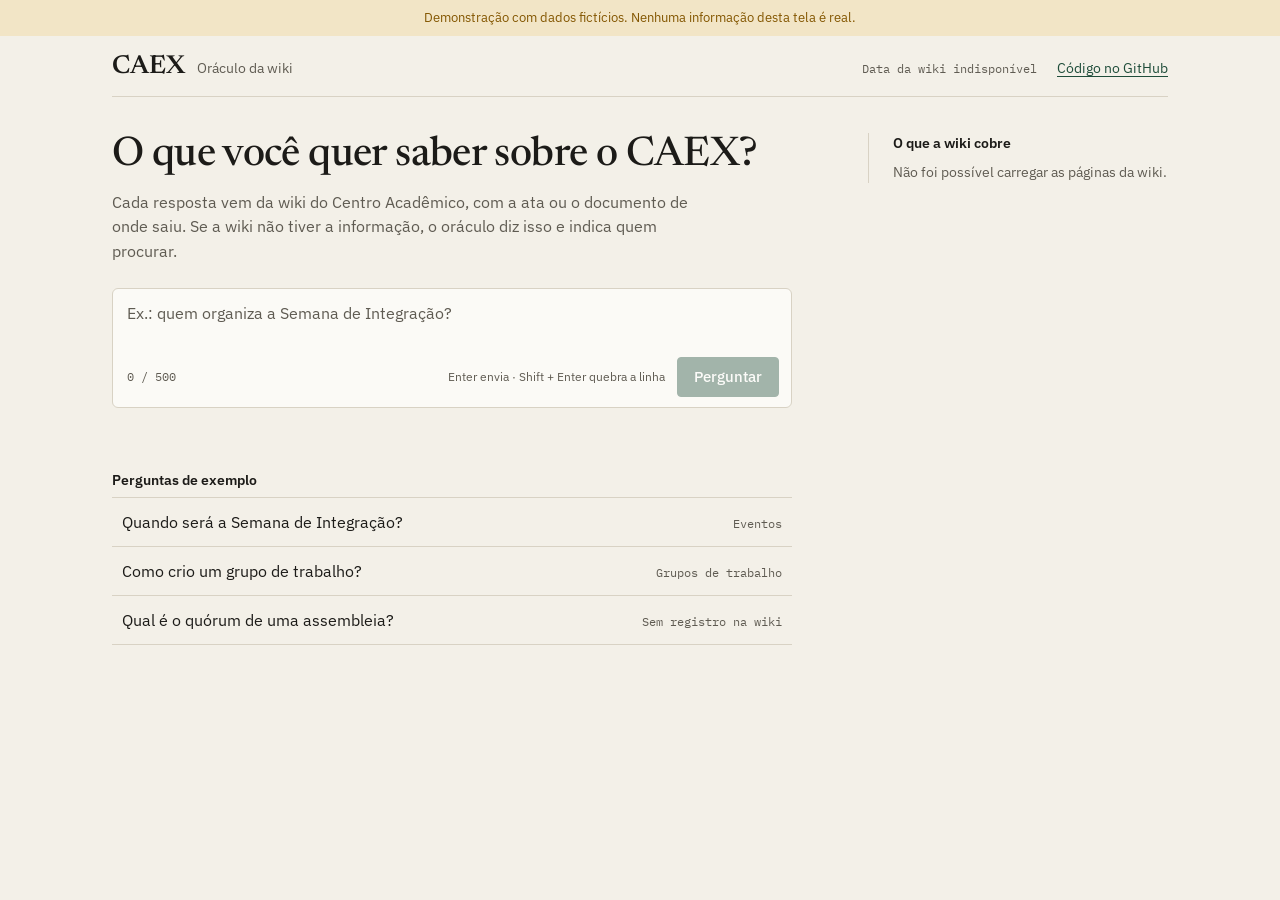
==== static/index.html @ 2fd746e9 "Melhora a interface do oráculo" ====
<!DOCTYPE html>
<html lang="pt-BR">
<head>
  <meta charset="utf-8">
  <meta name="viewport" content="width=device-width, initial-scale=1">
  <title>Oráculo da wiki · CAEX</title>
  <link rel="preconnect" href="https://fonts.googleapis.com">
  <link rel="preconnect" href="https://fonts.gstatic.com" crossorigin>
  <link href="https://fonts.googleapis.com/css2?family=IBM+Plex+Mono:wght@400;500&family=IBM+Plex+Sans:wght@400;500;600&family=Newsreader:opsz,wght@6..72,400;6..72,500;6..72,600&display=swap" rel="stylesheet">
  <style>
    /* ===== Tokens ===== */
    :root {
      --fundo: #F3F0E8;
      --superficie: #FBFAF6;
      --texto: #1C1B18;
      --texto-secundario: #5F5B52;
      --regra: #D8D2C4;
      --destaque: #1F4D3A;
      --destaque-suave: #E2EAE3;
      --rascunho: #835600;
      --rascunho-suave: #F2E5C6;
      --sobre-destaque: #FFFFFF;

      --serifa: "Newsreader", Georgia, serif;
      --sans: "IBM Plex Sans", "Segoe UI", Arial, sans-serif;
      --mono: "IBM Plex Mono", ui-monospace, "Cascadia Mono", monospace;

      --raio: 4px;
      --raio-campo: 6px;
    }

    /* ===== Base ===== */
    * { box-sizing: border-box; }

    body {
      margin: 0;
      background: var(--fundo);
      color: var(--texto);
      font-family: var(--sans);
      font-size: 16px;
      line-height: 1.5;
      font-variant-emoji: text;
    }

    ::selection { background: var(--destaque-suave); }

    a { color: var(--destaque); text-underline-offset: 3px; }

    :focus { outline: none; }
    :focus-visible { outline: 2px solid var(--destaque); outline-offset: 3px; }
    [tabindex="-1"]:focus-visible { outline: none; }

    .oculto {
      position: absolute;
      width: 1px;
      height: 1px;
      overflow: hidden;
      clip: rect(0 0 0 0);
      clip-path: inset(50%);
      white-space: nowrap;
    }

    h1, h2, p, ul, ol { margin: 0; }

    .mono { font-family: var(--mono); }

    /* ===== Faixa e cabeçalho ===== */
    .faixa {
      padding: 8px 20px;
      background: var(--rascunho-suave);
      color: var(--rascunho);
      text-align: center;
      font-size: 13px;
    }

    .moldura {
      max-width: 1120px;
      margin: 0 auto;
      padding: 0 32px 64px;
    }

    header {
      display: flex;
      justify-content: space-between;
      align-items: baseline;
      gap: 24px;
      padding: 18px 0 16px;
      margin-bottom: clamp(24px, 4vh, 40px);
      border-bottom: 1px solid var(--regra);
    }

    .marca { display: flex; align-items: baseline; gap: 12px; }

    .marca-nome {
      font-family: var(--serifa);
      font-size: 26px;
      font-weight: 600;
      line-height: 1;
    }

    .marca-sub { color: var(--texto-secundario); font-size: 14px; }

    .cabecalho-meta { display: flex; align-items: baseline; gap: 20px; font-size: 14px; }

    .data-wiki { font-family: var(--mono); font-size: 12px; color: var(--texto-secundario); }

    /* ===== Grade ===== */
    .corpo {
      display: grid;
      grid-template-columns: minmax(0, 680px) 300px;
      justify-content: space-between;
      column-gap: 60px;
      row-gap: 40px;
      align-items: start;
    }

    .principal { min-width: 0; }

    /* ===== Títulos e textos ===== */
    .titulo-inicio {
      font-family: var(--serifa);
      font-weight: 500;
      font-size: clamp(36px, 3.2vw, 48px);
      line-height: 1.1;
      letter-spacing: -0.015em;
    }

    .intro {
      max-width: 600px;
      margin-top: 12px;
      color: var(--texto-secundario);
      font-size: 16px;
      line-height: 1.55;
    }

    .rotulo {
      color: var(--texto-secundario);
      font-size: 13px;
      font-weight: 500;
    }

    .secao-titulo { font-size: 14px; font-weight: 600; }

    .pergunta-titulo {
      margin-top: 4px;
      font-family: var(--serifa);
      font-size: clamp(22px, 2.2vw, 26px);
      font-weight: 400;
      line-height: 1.3;
    }

    .titulo-resultado {
      margin-top: 24px;
      font-family: var(--serifa);
      font-size: clamp(24px, 2.4vw, 28px);
      font-weight: 500;
      line-height: 1.3;
    }

    /* ===== Campo de pergunta ===== */
    .form-pergunta { margin-top: 24px; }

    .form-seguinte { margin-top: 40px; }

    .form-seguinte .rotulo-visivel {
      display: block;
      margin-bottom: 8px;
      font-family: var(--serifa);
      font-size: 22px;
      font-weight: 400;
    }

    .campo {
      background: var(--superficie);
      border: 1px solid var(--regra);
      border-radius: var(--raio-campo);
      padding: 12px 12px 10px 14px;
    }

    .campo:focus-within {
      border-color: var(--destaque);
      outline: 2px solid var(--destaque);
      outline-offset: 2px;
    }

    textarea {
      display: block;
      width: 100%;
      margin: 0;
      padding: 0;
      border: 0;
      resize: none;
      overflow-y: hidden;
      background: transparent;
      color: var(--texto);
      font: inherit;
      font-size: 16px;
      line-height: 24px;
    }

    textarea:focus, textarea:focus-visible { outline: none; }
    textarea::placeholder { color: var(--texto-secundario); opacity: 1; }

    .campo-rodape {
      display: flex;
      align-items: center;
      gap: 12px;
      margin-top: 8px;
    }

    .contador { font-family: var(--mono); font-size: 12px; color: var(--texto-secundario); }
    .contador.perto { color: var(--rascunho); }

    .dica { margin-left: auto; color: var(--texto-secundario); font-size: 12px; }

    .mensagem-campo { min-height: 20px; margin-top: 6px; font-size: 14px; }
    .mensagem-campo.limite { color: var(--rascunho); }

    /* ===== Botões ===== */
    button { font: inherit; cursor: pointer; }

    .botao-primario, .botao-secundario {
      min-height: 40px;
      padding: 8px 16px;
      border-radius: var(--raio);
      font-size: 15px;
      font-weight: 500;
    }

    .botao-primario {
      border: 1px solid var(--destaque);
      background: var(--destaque);
      color: var(--sobre-destaque);
    }

    .botao-secundario {
      border: 1px solid var(--texto-secundario);
      background: transparent;
      color: var(--texto);
    }

    .botao-secundario:hover:not(:disabled) { border-color: var(--destaque); color: var(--destaque); }

    .botao-primario:disabled, .botao-secundario:disabled { opacity: 0.4; cursor: not-allowed; }

    .botao-link {
      display: inline-flex;
      align-items: center;
      min-height: 32px;
      padding: 0;
      border: 0;
      background: none;
      color: var(--destaque);
      font-size: 15px;
      text-decoration: underline;
      text-underline-offset: 3px;
    }

    .botao-link:disabled { color: var(--texto-secundario); text-decoration: none; cursor: default; }

    /* ===== Perguntas de exemplo ===== */
    .exemplos { margin-top: clamp(24px, 4vh, 40px); }

    .lista-exemplos { list-style: none; padding: 0; margin-top: 6px; }

    .exemplo {
      display: flex;
      align-items: baseline;
      justify-content: space-between;
      gap: 16px;
      width: 100%;
      min-height: 48px;
      padding: 12px 10px;
      border: 0;
      border-bottom: 1px solid var(--regra);
      border-radius: 0;
      background: transparent;
      color: var(--texto);
      text-align: left;
      font-size: 16px;
    }

    .lista-exemplos li:first-child .exemplo { border-top: 1px solid var(--regra); }

    .exemplo-lado { flex: 0 0 auto; font-family: var(--mono); font-size: 12px; }
    .exemplo-meta { color: var(--texto-secundario); }
    .exemplo-acao { display: none; color: var(--destaque); font-family: var(--sans); font-size: 14px; font-weight: 500; }

    .exemplo:hover, .exemplo:focus-visible { background: var(--superficie); }
    .exemplo:focus-visible { outline: 2px solid var(--destaque); outline-offset: -2px; }
    .exemplo:hover .exemplo-meta, .exemplo:focus-visible .exemplo-meta { display: none; }
    .exemplo:hover .exemplo-acao, .exemplo:focus-visible .exemplo-acao { display: inline; }

    /* ===== Carregamento ===== */
    .etapas { list-style: none; padding: 0; margin-top: 28px; }

    .etapa { display: flex; align-items: baseline; gap: 12px; padding: 6px 0; font-size: 16px; }

    .etapa-marca { width: 14px; font-size: 14px; line-height: 1; text-align: center; }
    .etapa.concluida .etapa-marca { color: var(--destaque); }
    .etapa.atual { font-weight: 500; }
    .etapa.pendente { color: var(--texto-secundario); }

    .cancelar { margin-top: 16px; }

    /* ===== Resposta ===== */
    .resposta-direta {
      margin-top: 24px;
      font-family: var(--serifa);
      font-size: clamp(24px, 2.4vw, 28px);
      font-weight: 500;
      line-height: 1.3;
    }

    .texto-resposta p, .texto-resposta ul { margin-top: 12px; max-width: 640px; }
    .texto-resposta ul { padding-left: 1.2rem; }
    .texto-resposta li + li { margin-top: 4px; }

    .citacao {
      font-family: var(--mono);
      font-size: 0.62em;
      font-weight: 500;
      text-decoration: none;
      margin-left: 1px;
    }

    .citacao:hover { text-decoration: underline; }

    .aviso-rascunho {
      display: flex;
      align-items: baseline;
      gap: 10px;
      margin-top: 20px;
      padding: 10px 14px;
      border-radius: var(--raio);
      background: var(--rascunho-suave);
      font-size: 14px;
    }

    .aviso-rotulo { flex: 0 0 auto; color: var(--rascunho); font-weight: 600; }

    .fontes { margin-top: 28px; }

    .lista-fontes { list-style: none; padding: 0; margin-top: 6px; }

    .fonte {
      display: grid;
      grid-template-columns: 24px minmax(0, 1fr) auto;
      column-gap: 12px;
      align-items: baseline;
      padding: 12px 0;
      border-top: 1px solid var(--regra);
    }

    .fonte:target { background: var(--superficie); }

    .fonte-num { font-family: var(--mono); font-size: 13px; color: var(--destaque); }
    .fonte-id { font-family: var(--mono); font-size: 13px; overflow-wrap: anywhere; }
    .fonte-desc { margin-top: 2px; color: var(--texto-secundario); font-size: 14px; }
    .fonte-desc .mono { font-size: 13px; }
    .fonte a { font-size: 14px; white-space: nowrap; }

    .acoes { display: flex; flex-wrap: wrap; align-items: center; gap: 8px 24px; margin-top: 16px; }

    .retorno { color: var(--texto-secundario); font-size: 14px; }

    /* ===== Lacuna ===== */
    .bloco { margin-top: 28px; }

    .contato { margin-top: 6px; font-size: 16px; }

    .registrar { display: flex; flex-wrap: wrap; align-items: center; gap: 8px 16px; margin-top: 28px; }
    .registrar .retorno { flex: 1 1 260px; }

    .pagina-proxima { margin-top: 6px; padding: 10px 0; border-top: 1px solid var(--regra); border-bottom: 1px solid var(--regra); }

    /* ===== Lateral ===== */
    .lateral { padding-left: 24px; border-left: 1px solid var(--regra); }

    .painel + .painel { margin-top: 24px; padding-top: 20px; border-top: 1px solid var(--regra); }

    .estado-geral, .estado { font-size: 13px; }
    .estado-geral { margin-top: 8px; }
    .estado-rascunho { color: var(--rascunho); }
    .estado-revisada { color: var(--destaque); }
    .estado-neutro { color: var(--texto-secundario); }
    .marcador { margin-right: 6px; font-size: 10px; vertical-align: 1px; }

    .lista-paginas { list-style: none; padding: 0; margin-top: 12px; }
    .lista-paginas li + li { margin-top: 12px; }
    .pagina-nome { font-size: 15px; font-weight: 500; }
    .pagina-data { margin-top: 2px; font-family: var(--mono); font-size: 12px; color: var(--texto-secundario); }

    .nota-lateral { margin-top: 8px; color: var(--texto-secundario); font-size: 14px; line-height: 1.5; }

    .lista-metodo { margin-top: 12px; padding: 0; list-style: none; counter-reset: passo; }
    .lista-metodo li { display: flex; gap: 10px; font-size: 14px; counter-increment: passo; }
    .lista-metodo li + li { margin-top: 12px; }
    .lista-metodo li::before { content: counter(passo); font-family: var(--mono); color: var(--destaque); }

    /* ===== Telas menores ===== */
    @media (max-width: 899px) {
      .corpo { grid-template-columns: minmax(0, 1fr); }
      .lateral { padding: 24px 0 0; border-left: 0; border-top: 1px solid var(--regra); }
    }

    @media (max-width: 640px) {
      .moldura { padding: 0 16px 48px; }
      header { flex-direction: column; align-items: flex-start; gap: 6px; }
      .cabecalho-meta { flex-wrap: wrap; gap: 4px 16px; }
      .cabecalho-meta a { display: inline-flex; align-items: center; min-height: 44px; }
      .dica { display: none; }
      .botao-primario, .botao-secundario, .botao-link { min-height: 44px; }
      .botao-primario { margin-left: auto; }
      .exemplo { flex-direction: column; gap: 2px; min-height: 56px; }
      .exemplo:hover .exemplo-meta { display: inline; }
      .exemplo:hover .exemplo-acao { display: none; }
      .fonte { grid-template-columns: 24px minmax(0, 1fr); }
      .fonte a { grid-column: 2; display: inline-flex; align-items: center; min-height: 44px; }
      .aviso-rascunho { flex-direction: column; gap: 2px; }
    }
  </style>
</head>
<body>
  <p class="faixa">Demonstração com dados fictícios. Nenhuma informação desta tela é real.</p>
  <div class="moldura">
    <header>
      <div class="marca">
        <p class="marca-nome">CAEX</p>
        <p class="marca-sub">Oráculo da wiki</p>
      </div>
      <div class="cabecalho-meta">
        <p id="data-wiki" class="data-wiki">Carregando a wiki…</p>
        <a href="https://github.com/rebecaruivo/caex-llm-wiki">Código no GitHub</a>
      </div>
    </header>
    <div class="corpo">
      <main class="principal" id="principal" aria-live="polite"></main>
      <aside id="lateral" class="lateral" aria-label="Sobre a wiki"></aside>
    </div>
  </div>
  <noscript><p>Ative o JavaScript para consultar a wiki.</p></noscript>

  <script>
    /* ===== Configuração ===== */

    // Perguntas de exemplo. "pagina" liga a pergunta a uma página da wiki;
    // o número de fontes vem de /api/wiki. Sem página = lacuna proposital.
    const EXEMPLOS = [
      { pergunta: "Quando será a Semana de Integração?", tema: "Eventos", pagina: "Semana de Integração" },
      { pergunta: "Como crio um grupo de trabalho?", tema: "Grupos de trabalho", pagina: "Grupos de trabalho" },
      { pergunta: "Qual é o quórum de uma assembleia?", tema: null, pagina: null }
    ];

    const LIMITE = 500;
    const ALERTA = 450;
    const FRASE_LACUNA = "Não encontrei isso na wiki";
    const TEXTOS = {
      curta: "Escreva uma pergunta com pelo menos 3 caracteres.",
      limite: "Limite de 500 caracteres",
      erro: "Não consegui consultar a wiki agora.",
      lacunaRegistrada: "Registrado. A gestão vai avaliar.",
      erroRegistrado: "Enviado. A gestão vai revisar esta resposta.",
      falhaRegistro: "Não foi possível registrar agora. Tente de novo mais tarde.",
      faltaComplemento: "Perguntas sobre esses temas ficam sem resposta até a gestão adicionar as fontes."
    };

    /* ===== Estado ===== */
    let wiki = null;
    let wikiPromise = null;
    let controlador = null;
    let emAndamento = false;

    /* ===== Utilitários de DOM ===== */
    // Todo texto entra com textContent. A resposta vem de um modelo e é tratada como não confiável.
    function el(tag, props, filhos) {
      const node = document.createElement(tag);
      for (const [chave, valor] of Object.entries(props || {})) {
        if (valor == null || valor === false) continue;
        if (chave === "text") node.textContent = String(valor);
        else if (chave === "class") node.className = valor;
        else if (chave === "disabled") node.disabled = true;
        else node.setAttribute(chave, String(valor));
      }
      for (const filho of filhos || []) {
        if (filho) node.appendChild(typeof filho === "string" ? document.createTextNode(filho) : filho);
      }
      return node;
    }

    function limpar(node) { while (node.firstChild) node.removeChild(node.firstChild); }

    function principal() { return document.getElementById("principal"); }

    function formatarData(iso) {
      const m = /^(\d{4})-(\d{2})-(\d{2})/.exec(String(iso || ""));
      return m ? `${m[3]}/${m[2]}/${m[1]}` : "";
    }

    function focar(id) {
      const node = document.getElementById(id);
      if (!node) return;
      if (!node.hasAttribute("tabindex")) node.setAttribute("tabindex", "-1");
      node.focus();
    }

    /* ===== Dados da wiki ===== */
    function buscarWiki() {
      if (!wikiPromise) {
        wikiPromise = fetch("/api/wiki")
          .then((r) => { if (!r.ok) throw new Error("wiki"); return r.json(); })
          .then((dados) => { wiki = dados; mostrarData(); return true; })
          .catch(() => { wiki = null; wikiPromise = null; mostrarData(); return false; });
      }
      return wikiPromise;
    }

    function mostrarData() {
      const alvo = document.getElementById("data-wiki");
      const data = formatarData(wiki && wiki.atualizado_em);
      alvo.textContent = data ? `Wiki atualizada em ${data}` : "Data da wiki indisponível";
    }

    function paginas() { return wiki && Array.isArray(wiki.paginas) ? wiki.paginas : []; }

    function catalogoFontes() {
      const mapa = new Map();
      for (const f of (wiki && wiki.fontes) || []) if (f && f.id) mapa.set(String(f.id), f);
      return mapa;
    }

    function paginasDasFontes(ids) {
      const conjunto = new Set(ids);
      return paginas().filter((p) => (p.fontes || []).some((id) => conjunto.has(id)));
    }

    function rotuloEstado(pagina) {
      if (pagina.status === "rascunho") return { classe: "estado-rascunho", texto: "Rascunho · aguarda a gestão" };
      if (pagina.validado_em) return { classe: "estado-revisada", texto: `Revisada em ${formatarData(pagina.validado_em)}` };
      return { classe: "estado-neutro", texto: pagina.status ? String(pagina.status) : "Sem estado informado" };
    }

    function linhaEstado(classe, texto, extra) {
      return el("p", { class: `${extra || "estado"} ${classe}` }, [
        el("span", { class: "marcador", "aria-hidden": "true", text: "■" }), texto
      ]);
    }

    /* ===== Lateral ===== */
    function listaPaginas(lista, comData) {
      const todasRascunho = lista.length > 0 && lista.every((p) => p.status === "rascunho" && !p.validado_em);
      const frag = document.createDocumentFragment();
      if (todasRascunho) {
        frag.appendChild(linhaEstado("estado-rascunho", "Todas em rascunho, aguardando validação da gestão", "estado-geral"));
      }
      const ul = el("ul", { class: "lista-paginas" });
      for (const p of lista) {
        const li = el("li", {}, [el("p", { class: "pagina-nome", text: p.titulo || "Página sem título" })]);
        if (!todasRascunho) {
          const r = rotuloEstado(p);
          li.appendChild(linhaEstado(r.classe, r.texto));
        }
        if (comData && p.atualizado_em) li.appendChild(el("p", { class: "pagina-data", text: `Atualizada em ${formatarData(p.atualizado_em)}` }));
        ul.appendChild(li);
      }
      frag.appendChild(ul);
      return frag;
    }

    function fraseFaltas(itens) {
      const partes = itens.map((t, i) => {
        const limpo = String(t).trim().replace(/[.;]+$/, "");
        return i === 0 ? limpo : limpo.charAt(0).toLowerCase() + limpo.slice(1);
      }).filter(Boolean);
      if (!partes.length) return "";
      return `${partes.join(", ")}. ${TEXTOS.faltaComplemento}`;
    }

    function lateralInicio() {
      const lateral = document.getElementById("lateral");
      limpar(lateral);
      const cobre = el("section", { class: "painel" }, [el("h2", { class: "secao-titulo", text: "O que a wiki cobre" })]);
      if (!wiki) cobre.appendChild(el("p", { class: "nota-lateral", text: wikiPromise ? "Carregando as páginas…" : "Não foi possível carregar as páginas da wiki." }));
      else if (!paginas().length) cobre.appendChild(el("p", { class: "nota-lateral", text: "Nenhuma página publicada." }));
      else cobre.appendChild(listaPaginas(paginas(), false));
      lateral.appendChild(cobre);

      const faltas = wiki && Array.isArray(wiki.ainda_nao_cobre) ? wiki.ainda_nao_cobre : [];
      if (faltas.length) {
        lateral.appendChild(el("section", { class: "painel" }, [
          el("h2", { class: "secao-titulo", text: "Ainda não cobre" }),
          el("p", { class: "nota-lateral", text: fraseFaltas(faltas) })
        ]));
      }
    }

    function lateralMetodo() {
      const lateral = document.getElementById("lateral");
      limpar(lateral);
      const ol = el("ol", { class: "lista-metodo" });
      for (const passo of ["Procura só na wiki do CAEX, nunca na internet.", "Cita a ata ou o documento de cada informação.", "Se não encontra fonte, avisa em vez de inventar."]) {
        ol.appendChild(el("li", { text: passo }));
      }
      lateral.appendChild(el("section", { class: "painel" }, [el("h2", { class: "secao-titulo", text: "Como o oráculo responde" }), ol]));
    }

    function lateralLigadas(ids) {
      const lateral = document.getElementById("lateral");
      limpar(lateral);
      const secao = el("section", { class: "painel" }, [
        el("h2", { class: "secao-titulo", text: "Páginas ligadas às fontes" }),
        el("p", { class: "nota-lateral", text: "Páginas da wiki que usam os mesmos documentos citados na resposta." })
      ]);
      const lista = paginasDasFontes(ids);
      if (lista.length) secao.appendChild(listaPaginas(lista, true));
      else secao.appendChild(el("p", { class: "nota-lateral", text: "Nenhuma página da wiki usa essas fontes." }));
      lateral.appendChild(secao);
    }

    /* ===== Tratamento da resposta ===== */
    function ehAvisoRascunho(linha) {
      const t = linha.trim();
      return /^[-*_\s]*aviso\b/i.test(t) && /rascunho/i.test(t);
    }

    function ehLacuna(texto) {
      const linhas = String(texto || "").split("\n").map((l) => l.trim()).filter((l) => l && !ehAvisoRascunho(l));
      return linhas.length > 0 && linhas[0].replace(/^[-*_\s]+/, "").startsWith(FRASE_LACUNA);
    }

    // Troca [fonte: ID] por marcas internas numeradas. IDs fora da wiki são removidos.
    function marcarCitacoes(texto, validos) {
      const ordem = [];
      const numeros = new Map();
      const limpo = texto.replace(/\[fonte:\s*([^\]]+?)\s*\]/g, (_, bruto) => {
        const id = bruto.trim();
        if (!validos.has(id)) return "";
        if (!numeros.has(id)) { ordem.push(id); numeros.set(id, ordem.length); }
        return `${numeros.get(id)}`;
      })
        .replace(/[ \t]+/g, "")
        .replace(/[ \t]{2,}/g, " ")
        .replace(/ +([.,;:!?])/g, "$1")
        .replace(/\n{3,}/g, "\n\n")
        .trim();
      return { limpo, ordem };
    }

    function textoVisivel(limpo) {
      return limpo.replace(/\d+/g, "").replace(/\*\*([^*]+)\*\*/g, "$1").trim();
    }

    function preparar(bruta, removerFraseLacuna) {
      let base = String(bruta || "").replace(/\r\n/g, "\n");
      base = base.split("\n").filter((l) => !ehAvisoRascunho(l)).join("\n");
      if (removerFraseLacuna) {
        const i = base.indexOf(FRASE_LACUNA);
        if (i !== -1) base = (base.slice(0, i) + base.slice(i + FRASE_LACUNA.length)).replace(/^[\s.:;—-]+/, "");
      }
      const resultado = marcarCitacoes(base, new Set(catalogoFontes().keys()));
      resultado.paraCopiar = textoVisivel(resultado.limpo);
      return resultado;
    }

    function separarFrase(texto) {
      const m = /^(.+?[.!?](?:\d+)*)(?=\s|$)/s.exec(texto);
      if (!m) return { frase: texto.replace(/\s*\n\s*/g, " ").trim(), resto: "" };
      return { frase: m[1].replace(/^\s*[-*]\s+/, "").replace(/\s*\n\s*/g, " ").trim(), resto: texto.slice(m[0].length).trim() };
    }

    function criarCitacao(n) {
      return el("sup", {}, [el("a", { class: "citacao", href: `#fonte-${n}`, "aria-label": `Fonte ${n}`, text: String(n) })]);
    }

    function adicionarInline(pai, texto) {
      const re = /(\d+)|\*\*([^*]+)\*\*/g;
      let ultimo = 0;
      let m;
      while ((m = re.exec(texto))) {
        if (m.index > ultimo) pai.appendChild(document.createTextNode(texto.slice(ultimo, m.index)));
        if (m[1]) pai.appendChild(criarCitacao(Number(m[1])));
        else { const forte = el("strong"); adicionarInline(forte, m[2]); pai.appendChild(forte); }
        ultimo = m.index + m[0].length;
      }
      if (ultimo < texto.length) pai.appendChild(document.createTextNode(texto.slice(ultimo)));
    }

    function renderizarBlocos(destino, texto) {
      for (const bloco of String(texto || "").split(/\n{2,}/)) {
        const linhas = bloco.split("\n").map((l) => l.trim()).filter(Boolean);
        let i = 0;
        while (i < linhas.length) {
          if (/^[-*]\s+/.test(linhas[i])) {
            const ul = el("ul");
            while (i < linhas.length && /^[-*]\s+/.test(linhas[i])) {
              const li = el("li"); adicionarInline(li, linhas[i].replace(/^[-*]\s+/, "")); ul.appendChild(li); i += 1;
            }
            destino.appendChild(ul);
          } else {
            const partes = [];
            while (i < linhas.length && !/^[-*]\s+/.test(linhas[i])) { partes.push(linhas[i]); i += 1; }
            const p = el("p"); adicionarInline(p, partes.join(" ")); destino.appendChild(p);
          }
        }
      }
    }

    function extrairEmails(texto) {
      return [...new Set(String(texto || "").match(/[A-Za-z0-9._%+-]+@[A-Za-z0-9.-]+\.[A-Za-z]{2,}/g) || [])];
    }

    /* ===== Peças da resposta ===== */
    function avisoRascunho(ids) {
      const usa = paginasDasFontes(ids).some((p) => p.status === "rascunho");
      if (!usa) return null;
      return el("div", { class: "aviso-rascunho" }, [
        el("p", { class: "aviso-rotulo" }, [el("span", { class: "marcador", "aria-hidden": "true", text: "■" }), "Rascunho"]),
        el("p", { text: "Esta resposta usa uma página que a gestão ainda não validou. A informação pode mudar." })
      ]);
    }

    function secaoFontes(ordem) {
      if (!ordem.length) return null;
      const catalogo = catalogoFontes();
      const ol = el("ol", { class: "lista-fontes" });
      ordem.forEach((id, i) => {
        const n = i + 1;
        const f = catalogo.get(id) || {};
        const desc = el("p", { class: "fonte-desc" });
        if (f.titulo) desc.appendChild(document.createTextNode(f.titulo));
        if (f.titulo && f.data) desc.appendChild(document.createTextNode(" · "));
        if (f.data) desc.appendChild(el("span", { class: "mono", text: formatarData(f.data) }));
        const url = typeof f.url === "string" && /^https?:\/\//i.test(f.url) ? f.url : null;
        ol.appendChild(el("li", { class: "fonte", id: `fonte-${n}` }, [
          el("span", { class: "fonte-num", text: String(n) }),
          el("div", {}, [el("p", { class: "fonte-id", text: id }), desc]),
          url ? el("a", { href: url, target: "_blank", rel: "noopener noreferrer", text: "Abrir documento" }) : null
        ]));
      });
      return el("section", { class: "fontes", "aria-labelledby": "titulo-fontes" }, [
        el("h2", { id: "titulo-fontes", class: "secao-titulo", text: "Fontes" }), ol
      ]);
    }

    async function registrar(tipo, pergunta, resposta) {
      const r = await fetch("/api/registros", {
        method: "POST",
        headers: { "Content-Type": "application/json" },
        body: JSON.stringify({ tipo, pergunta, resposta: String(resposta || "").slice(0, 4000) })
      });
      if (!r.ok) throw new Error("registro");
    }

    async function copiar(texto) {
      if (navigator.clipboard && window.isSecureContext) return navigator.clipboard.writeText(texto);
      const area = el("textarea", { readonly: "readonly" });
      area.value = texto;
      area.style.position = "fixed";
      area.style.left = "-9999px";
      document.body.appendChild(area);
      area.select();
      const ok = document.execCommand("copy");
      area.remove();
      if (!ok) throw new Error("copiar");
    }

    function acoesResposta(pergunta, bruta, paraCopiar) {
      const retorno = el("p", { class: "retorno", role: "status" });
      const botaoCopiar = el("button", { type: "button", class: "botao-link", text: "Copiar resposta" });
      botaoCopiar.addEventListener("click", async () => {
        try { await copiar(paraCopiar); retorno.textContent = "Copiado"; }
        catch { retorno.textContent = "Não foi possível copiar."; }
      });
      const botaoErro = el("button", { type: "button", class: "botao-link", text: "Informar erro" });
      botaoErro.addEventListener("click", async () => {
        botaoErro.disabled = true;
        try { await registrar("erro", pergunta, bruta); retorno.textContent = TEXTOS.erroRegistrado; }
        catch { botaoErro.disabled = false; retorno.textContent = TEXTOS.falhaRegistro; }
      });
      return el("div", { class: "acoes" }, [botaoCopiar, botaoErro, retorno]);
    }

    /* ===== Campo de pergunta ===== */
    function criarCampo({ valor = "", seguinte = false, mensagem = "", textoBotao = "Perguntar" } = {}) {
      const form = el("form", { class: seguinte ? "form-pergunta form-seguinte" : "form-pergunta", novalidate: "novalidate" });
      const rotulo = seguinte
        ? el("label", { for: "pergunta", class: "rotulo-visivel", text: "Faça outra pergunta" })
        : el("label", { for: "pergunta", class: "oculto", text: "Sua pergunta sobre o CAEX" });
      const area = el("textarea", {
        id: "pergunta", name: "pergunta", rows: "2", maxlength: String(LIMITE),
        placeholder: seguinte ? "Escreva sua pergunta" : "Ex.: quem organiza a Semana de Integração?",
        "aria-describedby": "contador-pergunta mensagem-pergunta"
      });
      area.value = String(valor).slice(0, LIMITE);
      const contador = el("span", { id: "contador-pergunta", class: "contador", "aria-live": "off" });
      const botao = el("button", { type: "submit", class: "botao-primario", text: textoBotao });
      const aviso = el("p", { id: "mensagem-pergunta", class: "mensagem-campo", "aria-live": "polite" });
      let fixa = mensagem;

      function ajustarAltura() {
        area.style.height = "auto";
        const linha = 24;
        const alvo = Math.min(Math.max(area.scrollHeight, linha * 2), linha * 6);
        area.style.height = `${alvo}px`;
        area.style.overflowY = area.scrollHeight > linha * 6 ? "auto" : "hidden";
      }

      function sincronizar() {
        const n = area.value.length;
        contador.textContent = `${n} / ${LIMITE}`;
        contador.classList.toggle("perto", n >= ALERTA);
        botao.disabled = area.value.trim().length === 0 || emAndamento;
        const texto = n >= LIMITE ? TEXTOS.limite : fixa;
        aviso.textContent = texto;
        aviso.classList.toggle("limite", n >= LIMITE);
        if (fixa && n < LIMITE) area.setAttribute("aria-invalid", "true");
        else area.removeAttribute("aria-invalid");
        ajustarAltura();
      }

      function tentar(evento) {
        if (evento) evento.preventDefault();
        if (emAndamento) return;
        if (area.value.trim().length < 3) { fixa = TEXTOS.curta; sincronizar(); return; }
        enviar(area.value);
      }

      area.addEventListener("input", () => { fixa = ""; sincronizar(); });
      area.addEventListener("keydown", (e) => {
        if (e.key === "Enter" && !e.shiftKey && !e.isComposing) { e.preventDefault(); tentar(); }
      });
      form.addEventListener("submit", tentar);

      form.append(rotulo, el("div", { class: "campo" }, [
        area,
        el("div", { class: "campo-rodape" }, [
          contador,
          el("span", { class: "dica", text: "Enter envia · Shift + Enter quebra a linha" }),
          botao
        ])
      ]), aviso);
      requestAnimationFrame(sincronizar);
      sincronizar();
      return form;
    }

    function focarCampo() {
      const area = document.getElementById("pergunta");
      if (!area) return;
      area.focus();
      area.setSelectionRange(area.value.length, area.value.length);
    }

    /* ===== Perguntas de exemplo ===== */
    function metaExemplo(item) {
      if (!item.pagina) return "Sem registro na wiki";
      const pagina = paginas().find((p) => p.titulo === item.pagina);
      if (!pagina) return item.tema || "";
      const n = (pagina.fontes || []).length;
      return `${item.tema} · ${n} ${n === 1 ? "fonte" : "fontes"}`;
    }

    function exemplos() {
      const ul = el("ul", { class: "lista-exemplos" });
      for (const item of EXEMPLOS) {
        const botao = el("button", { type: "button", class: "exemplo" }, [
          el("span", { text: item.pergunta }),
          el("span", { class: "exemplo-lado" }, [
            el("span", { class: "exemplo-meta", "data-exemplo": item.pergunta, text: metaExemplo(item) }),
            el("span", { class: "exemplo-acao", "aria-hidden": "true", text: "Perguntar →" })
          ])
        ]);
        botao.addEventListener("click", () => enviar(item.pergunta));
        ul.appendChild(el("li", {}, [botao]));
      }
      return el("section", { class: "exemplos", "aria-labelledby": "titulo-exemplos" }, [
        el("h2", { id: "titulo-exemplos", class: "secao-titulo", text: "Perguntas de exemplo" }), ul
      ]);
    }

    function atualizarMetas() {
      for (const item of EXEMPLOS) {
        const alvo = document.querySelector(`[data-exemplo="${CSS.escape(item.pergunta)}"]`);
        if (alvo) alvo.textContent = metaExemplo(item);
      }
    }

    function blocoPergunta(pergunta) {
      return el("div", {}, [
        el("p", { class: "rotulo", text: "Você perguntou" }),
        el("p", { class: "pergunta-titulo", text: pergunta })
      ]);
    }

    /* ===== Telas ===== */
    function renderInicio(valor = "", mensagem = "") {
      emAndamento = false;
      const main = principal();
      limpar(main);
      main.append(
        el("h1", { class: "titulo-inicio", text: "O que você quer saber sobre o CAEX?" }),
        el("p", { class: "intro", text: "Cada resposta vem da wiki do Centro Acadêmico, com a ata ou o documento de onde saiu. Se a wiki não tiver a informação, o oráculo diz isso e indica quem procurar." }),
        criarCampo({ valor, mensagem }),
        exemplos()
      );
      lateralInicio();
    }

    const ETAPAS = ["Pergunta enviada", "Procurando nas páginas da wiki…", "Conferindo as fontes citadas"];

    function renderCarregando(pergunta) {
      const main = principal();
      limpar(main);
      const lista = el("ol", { class: "etapas", id: "etapas", "aria-label": "Andamento da consulta" });
      ETAPAS.forEach((texto, i) => lista.appendChild(el("li", { class: "etapa pendente", "data-etapa": String(i) }, [
        el("span", { class: "etapa-marca", "aria-hidden": "true", text: "○" }),
        el("span", { text: texto }),
        el("span", { class: "oculto", text: " (pendente)" })
      ])));
      const cancelar = el("button", { type: "button", class: "botao-link cancelar", text: "Cancelar" });
      cancelar.addEventListener("click", () => cancelarConsulta(pergunta));
      main.append(blocoPergunta(pergunta), lista, cancelar);
      lateralMetodo();
    }

    // Avança a lista conforme eventos reais: envio, chegada da resposta e conferência das fontes.
    function marcarEtapa(atual) {
      for (const li of document.querySelectorAll("#etapas .etapa")) {
        const i = Number(li.dataset.etapa);
        const estado = i < atual ? "concluida" : i === atual ? "atual" : "pendente";
        li.className = `etapa ${estado}`;
        li.querySelector(".etapa-marca").textContent = estado === "concluida" ? "✓" : estado === "atual" ? "●" : "○";
        li.querySelector(".oculto").textContent = estado === "concluida" ? " (concluída)" : estado === "atual" ? " (em andamento)" : " (pendente)";
      }
    }

    function renderResposta(pergunta, bruta) {
      const prep = preparar(bruta, false);
      const partes = separarFrase(prep.limpo);
      const main = principal();
      limpar(main);
      const direta = el("p", { class: "resposta-direta", id: "titulo-resultado" });
      adicionarInline(direta, partes.frase);
      const corpo = el("div", { class: "texto-resposta" });
      renderizarBlocos(corpo, partes.resto);
      main.append(
        blocoPergunta(pergunta),
        direta,
        corpo,
        avisoRascunho(prep.ordem) || document.createTextNode(""),
        secaoFontes(prep.ordem) || document.createTextNode(""),
        acoesResposta(pergunta, bruta, prep.paraCopiar),
        criarCampo({ seguinte: true })
      );
      lateralLigadas(prep.ordem);
      emAndamento = false;
      focar("titulo-resultado");
    }

    function renderLacuna(pergunta, bruta) {
      const prep = preparar(bruta, true);
      const main = principal();
      limpar(main);
      const explicacao = el("div", { class: "texto-resposta" });
      renderizarBlocos(explicacao, prep.limpo);
      main.append(blocoPergunta(pergunta), el("h1", { class: "titulo-resultado", id: "titulo-resultado", text: "A wiki não tem essa informação." }), explicacao);

      const emails = extrairEmails(bruta);
      if (emails.length) {
        const contatos = el("div", { class: "bloco" }, [el("h2", { class: "secao-titulo", text: "Quem pode responder" })]);
        for (const email of emails) contatos.appendChild(el("p", { class: "contato" }, [el("a", { href: `mailto:${email}`, text: email })]));
        main.appendChild(contatos);
      }

      const retorno = el("p", { class: "retorno", role: "status", text: "A gestão recebe a pergunta e decide se o tema entra na wiki." });
      const botao = el("button", { type: "button", class: "botao-secundario", text: "Registrar como lacuna" });
      botao.addEventListener("click", async () => {
        botao.disabled = true;
        try { await registrar("lacuna", pergunta, bruta); retorno.textContent = TEXTOS.lacunaRegistrada; }
        catch { botao.disabled = false; retorno.textContent = TEXTOS.falhaRegistro; }
      });
      main.appendChild(el("div", { class: "registrar" }, [botao, retorno]));

      const proximas = paginasDasFontes(prep.ordem);
      if (proximas.length) {
        main.appendChild(el("div", { class: "bloco" }, [
          el("h2", { class: "secao-titulo", text: "Página mais próxima" }),
          el("p", { class: "pagina-proxima", text: proximas[0].titulo })
        ]));
      }
      main.appendChild(criarCampo({ seguinte: true }));
      lateralInicio();
      emAndamento = false;
      focar("titulo-resultado");
    }

    function renderErro(pergunta) {
      const main = principal();
      limpar(main);
      emAndamento = false;
      main.append(
        el("h1", { class: "titulo-resultado", id: "titulo-resultado", text: TEXTOS.erro }),
        el("p", { class: "intro", text: "Sua pergunta continua no campo abaixo. Tente de novo em alguns instantes." }),
        criarCampo({ valor: pergunta, textoBotao: "Tentar de novo" })
      );
      lateralInicio();
      focar("titulo-resultado");
    }

    /* ===== Consulta ===== */
    async function enviar(texto) {
      if (emAndamento) return;
      const pergunta = String(texto).trim();
      if (pergunta.length < 3) { renderInicio(texto, TEXTOS.curta); focarCampo(); return; }
      emAndamento = true;
      const atual = new AbortController();
      controlador = atual;
      renderCarregando(pergunta);
      marcarEtapa(0);
      try {
        const pedido = fetch("/api/perguntar", {
          method: "POST",
          headers: { "Content-Type": "application/json" },
          body: JSON.stringify({ pergunta }),
          signal: atual.signal
        });
        marcarEtapa(1);
        const resposta = await pedido;
        if (resposta.status === 422) { renderInicio(pergunta, TEXTOS.curta); focarCampo(); return; }
        if (!resposta.ok) throw new Error("http");
        const dados = await resposta.json();
        if (!dados || typeof dados.resposta !== "string") throw new Error("formato");
        marcarEtapa(2);
        await buscarWiki();
        if (atual.signal.aborted) return;
        if (ehLacuna(dados.resposta)) renderLacuna(pergunta, dados.resposta);
        else renderResposta(pergunta, dados.resposta);
      } catch (erro) {
        if (erro && erro.name === "AbortError") return;
        renderErro(pergunta);
      } finally {
        if (controlador === atual) controlador = null;
        emAndamento = false;
      }
    }

    function cancelarConsulta(pergunta) {
      if (controlador) controlador.abort();
      emAndamento = false;
      renderInicio(pergunta);
      focarCampo();
    }

    document.addEventListener("keydown", (e) => {
      if (e.key === "Escape" && emAndamento && controlador) {
        const titulo = document.querySelector("#principal .pergunta-titulo");
        cancelarConsulta(titulo ? titulo.textContent : "");
      }
    });

    renderInicio();
    buscarWiki().then(() => {
      atualizarMetas();
      if (document.querySelector("#principal .titulo-inicio")) lateralInicio();
    });
  </script>
</body>
</html>
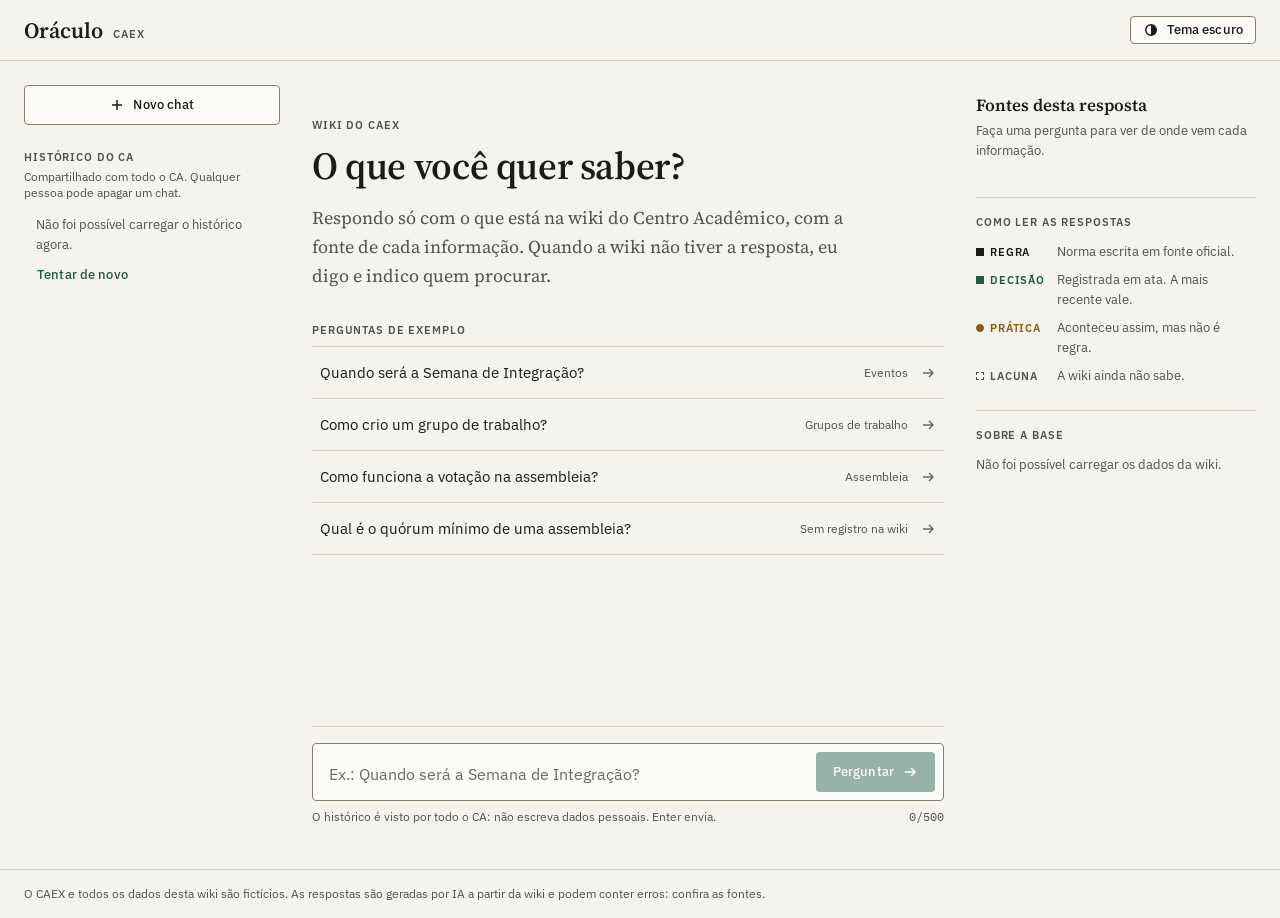
==== commit 47bb3a36: "Nova interface com histórico compartilhado" ====
--- a/static/index.html
+++ b/static/index.html
@@ -1,477 +1,415 @@
-<!DOCTYPE html>
+<!doctype html>
 <html lang="pt-BR">
 <head>
   <meta charset="utf-8">
   <meta name="viewport" content="width=device-width, initial-scale=1">
-  <title>Oráculo da wiki · CAEX</title>
+  <title>Oráculo do CAEX</title>
+  <meta name="description" content="Perguntas sobre o Centro Acadêmico, respondidas só com a wiki e com a fonte de cada informação. Dados fictícios.">
   <link rel="preconnect" href="https://fonts.googleapis.com">
   <link rel="preconnect" href="https://fonts.gstatic.com" crossorigin>
-  <link href="https://fonts.googleapis.com/css2?family=IBM+Plex+Mono:wght@400;500&family=IBM+Plex+Sans:wght@400;500;600&family=Newsreader:opsz,wght@6..72,400;6..72,500;6..72,600&display=swap" rel="stylesheet">
+  <link rel="stylesheet" href="https://fonts.googleapis.com/css2?family=IBM+Plex+Mono:wght@400;500&family=IBM+Plex+Sans:ital,wght@0,400;0,500;0,600;1,400&family=Source+Serif+4:ital,opsz,wght@0,8..60,400;0,8..60,600;1,8..60,400&display=swap">
+  <script>
+    // Aplica o tema antes de pintar a página, para não piscar.
+    (function () {
+      let salvo = null;
+      try { salvo = localStorage.getItem("oraculo-tema"); } catch (e) { /* sem armazenamento */ }
+      const escuro = salvo ? salvo === "escuro" : window.matchMedia("(prefers-color-scheme: dark)").matches;
+      document.documentElement.dataset.theme = escuro ? "dark" : "light";
+    })();
+  </script>
   <style>
-    /* ===== Tokens ===== */
+    /* ===== Tokens do DS Oráculo ===== */
+    :root, [data-theme="light"] {
+      --surface-page: #f5f3ed; --surface-raised: #fcfbf8; --surface-sunken: #ebe8df;
+      --line: #d9d4c8; --line-strong: #86816f;
+      --ink: #1a1c19; --ink-muted: #4f534b; --ink-faint: #676b61;
+      --primary: #1e5a48; --on-primary: #ffffff; --primary-soft: #e1ece6;
+      --accent: #8a5a12; --accent-soft: #f5ead3;
+      --danger: #a1321e; --danger-soft: #f7e2dc;
+      --focus-ring: var(--primary);
+      --kind-regra: var(--ink); --kind-decisao: var(--primary); --kind-pratica: var(--accent);
+      --kind-lacuna: var(--ink-muted); --kind-contradicao: var(--danger);
+      --shadow-overlay: 0 1px 2px rgba(26, 28, 25, 0.08), 0 8px 24px rgba(26, 28, 25, 0.12);
+      color-scheme: light;
+    }
+    [data-theme="dark"] {
+      --surface-page: #131512; --surface-raised: #1b1e1a; --surface-sunken: #0e100d;
+      --line: #30352f; --line-strong: #757c71;
+      --ink: #eceae3; --ink-muted: #adb0a5; --ink-faint: #8f9388;
+      --primary: #7fc4a9; --on-primary: #0c1d16; --primary-soft: #1b3028;
+      --accent: #dcb260; --accent-soft: #352a15;
+      --danger: #ee8a72; --danger-soft: #3a1d17;
+      --shadow-overlay: 0 1px 2px rgba(0, 0, 0, 0.5), 0 8px 24px rgba(0, 0, 0, 0.5);
+      color-scheme: dark;
+    }
     :root {
-      --fundo: #F3F0E8;
-      --superficie: #FBFAF6;
-      --texto: #1C1B18;
-      --texto-secundario: #5F5B52;
-      --regra: #D8D2C4;
-      --destaque: #1F4D3A;
-      --destaque-suave: #E2EAE3;
-      --rascunho: #835600;
-      --rascunho-suave: #F2E5C6;
-      --sobre-destaque: #FFFFFF;
-
-      --serifa: "Newsreader", Georgia, serif;
-      --sans: "IBM Plex Sans", "Segoe UI", Arial, sans-serif;
-      --mono: "IBM Plex Mono", ui-monospace, "Cascadia Mono", monospace;
-
-      --raio: 4px;
-      --raio-campo: 6px;
+      --space-1: 4px; --space-2: 8px; --space-3: 12px; --space-4: 16px;
+      --space-5: 24px; --space-6: 32px; --space-7: 48px; --space-8: 64px;
+      --radius-none: 0px; --radius-sm: 2px; --radius-md: 4px;
+      --measure-reading: 68ch;
+      --font-serif: "Source Serif 4", "Source Serif Pro", Georgia, "Times New Roman", serif;
+      --font-sans: "IBM Plex Sans", "Segoe UI", system-ui, sans-serif;
+      --font-mono: "IBM Plex Mono", ui-monospace, "SFMono-Regular", Menlo, monospace;
     }
 
     /* ===== Base ===== */
-    * { box-sizing: border-box; }
-
+    *, *::before, *::after { box-sizing: border-box; }
+    html, body { margin: 0; background: var(--surface-page); }
     body {
-      margin: 0;
-      background: var(--fundo);
-      color: var(--texto);
-      font-family: var(--sans);
-      font-size: 16px;
-      line-height: 1.5;
-      font-variant-emoji: text;
-    }
-
-    ::selection { background: var(--destaque-suave); }
-
-    a { color: var(--destaque); text-underline-offset: 3px; }
-
-    :focus { outline: none; }
-    :focus-visible { outline: 2px solid var(--destaque); outline-offset: 3px; }
-    [tabindex="-1"]:focus-visible { outline: none; }
-
-    .oculto {
-      position: absolute;
-      width: 1px;
-      height: 1px;
-      overflow: hidden;
-      clip: rect(0 0 0 0);
-      clip-path: inset(50%);
-      white-space: nowrap;
-    }
-
-    h1, h2, p, ul, ol { margin: 0; }
-
-    .mono { font-family: var(--mono); }
-
-    /* ===== Faixa e cabeçalho ===== */
-    .faixa {
-      padding: 8px 20px;
-      background: var(--rascunho-suave);
-      color: var(--rascunho);
-      text-align: center;
-      font-size: 13px;
-    }
-
-    .moldura {
-      max-width: 1120px;
-      margin: 0 auto;
-      padding: 0 32px 64px;
-    }
-
-    header {
-      display: flex;
-      justify-content: space-between;
-      align-items: baseline;
-      gap: 24px;
-      padding: 18px 0 16px;
-      margin-bottom: clamp(24px, 4vh, 40px);
-      border-bottom: 1px solid var(--regra);
-    }
-
-    .marca { display: flex; align-items: baseline; gap: 12px; }
-
-    .marca-nome {
-      font-family: var(--serifa);
-      font-size: 26px;
-      font-weight: 600;
-      line-height: 1;
-    }
-
-    .marca-sub { color: var(--texto-secundario); font-size: 14px; }
-
-    .cabecalho-meta { display: flex; align-items: baseline; gap: 20px; font-size: 14px; }
-
-    .data-wiki { font-family: var(--mono); font-size: 12px; color: var(--texto-secundario); }
-
-    /* ===== Grade ===== */
-    .corpo {
-      display: grid;
-      grid-template-columns: minmax(0, 680px) 300px;
-      justify-content: space-between;
-      column-gap: 60px;
-      row-gap: 40px;
-      align-items: start;
-    }
-
-    .principal { min-width: 0; }
-
-    /* ===== Títulos e textos ===== */
-    .titulo-inicio {
-      font-family: var(--serifa);
-      font-weight: 500;
-      font-size: clamp(36px, 3.2vw, 48px);
-      line-height: 1.1;
-      letter-spacing: -0.015em;
-    }
-
-    .intro {
-      max-width: 600px;
-      margin-top: 12px;
-      color: var(--texto-secundario);
-      font-size: 16px;
-      line-height: 1.55;
-    }
-
-    .rotulo {
-      color: var(--texto-secundario);
-      font-size: 13px;
-      font-weight: 500;
-    }
-
-    .secao-titulo { font-size: 14px; font-weight: 600; }
-
-    .pergunta-titulo {
-      margin-top: 4px;
-      font-family: var(--serifa);
-      font-size: clamp(22px, 2.2vw, 26px);
-      font-weight: 400;
-      line-height: 1.3;
-    }
-
-    .titulo-resultado {
-      margin-top: 24px;
-      font-family: var(--serifa);
-      font-size: clamp(24px, 2.4vw, 28px);
-      font-weight: 500;
-      line-height: 1.3;
-    }
+      font-family: var(--font-sans); font-size: 15px; line-height: 24px; color: var(--ink);
+      -webkit-font-smoothing: antialiased; font-variant-emoji: text;
+    }
+    :focus-visible { outline: 2px solid var(--focus-ring); outline-offset: 2px; }
+    a { color: var(--primary); }
+    a:hover { color: var(--ink); }
+    button { font: inherit; }
+    .oculto { position: absolute; width: 1px; height: 1px; padding: 0; margin: -1px; overflow: hidden; clip: rect(0 0 0 0); white-space: nowrap; border: 0; }
+    .mono { font-family: var(--font-mono); }
+    .rotulo-secao { margin: 0; font: 600 11px/16px var(--font-sans); letter-spacing: 0.08em; text-transform: uppercase; color: var(--ink-muted); }
+
+    /* ===== Botões ===== */
+    .or-btn {
+      display: inline-flex; align-items: center; justify-content: center; gap: var(--space-2);
+      height: 36px; padding: 0 var(--space-4);
+      font: 500 13px/16px var(--font-sans); letter-spacing: 0.01em;
+      border: 1px solid transparent; border-radius: var(--radius-md);
+      cursor: pointer; white-space: nowrap; text-decoration: none;
+      transition: background-color 120ms ease, border-color 120ms ease;
+    }
+    .or-btn--primary { background: var(--primary); color: var(--on-primary); height: 40px; }
+    .or-btn--primary:hover { filter: brightness(0.92); color: var(--on-primary); }
+    .or-btn--secondary { background: var(--surface-raised); color: var(--ink); border-color: var(--line-strong); }
+    .or-btn--secondary:hover { background: var(--surface-sunken); color: var(--ink); }
+    .or-btn--quiet { background: transparent; color: var(--primary); padding: 0 var(--space-2); }
+    .or-btn--quiet:hover { background: var(--primary-soft); }
+    .or-btn--danger { background: var(--danger); color: var(--on-primary); }
+    .or-btn--danger:hover { filter: brightness(0.92); }
+    .or-btn--sm { height: 28px; padding: 0 var(--space-3); }
+    .or-btn[disabled] { opacity: 0.45; cursor: not-allowed; filter: none; }
+    .or-btn svg { width: 16px; height: 16px; flex: none; }
+    @media (prefers-reduced-motion: reduce) { .or-btn { transition: none; } }
+
+    /* ===== Citação ===== */
+    .or-cite {
+      display: inline-flex; align-items: baseline;
+      padding: 0 var(--space-1); margin: 0 1px;
+      font: 500 11px/16px var(--font-mono); color: var(--accent);
+      background: transparent; border: 1px solid var(--line); border-radius: var(--radius-sm);
+      text-decoration: none; vertical-align: 1px; cursor: pointer;
+    }
+    .or-cite::before { content: "["; color: var(--ink-faint); }
+    .or-cite::after { content: "]"; color: var(--ink-faint); }
+    .or-cite:hover, .or-cite[aria-expanded="true"] { background: var(--accent-soft); border-color: var(--accent); }
+    .or-cite--invalida { color: var(--danger); border-style: dashed; border-color: var(--danger); text-decoration: line-through; cursor: help; }
+
+    /* ===== Classificação, selos ===== */
+    .or-kind {
+      display: inline-flex; align-items: center; gap: 6px;
+      font: 600 11px/16px var(--font-sans); letter-spacing: 0.08em; text-transform: uppercase;
+      color: var(--k, var(--ink));
+    }
+    .or-kind::before { content: ""; width: 8px; height: 8px; flex: none; background: var(--k, var(--ink)); border: 1.5px solid var(--k, var(--ink)); }
+    .or-kind--regra { --k: var(--kind-regra); }
+    .or-kind--decisao { --k: var(--kind-decisao); }
+    .or-kind--pratica { --k: var(--kind-pratica); }
+    .or-kind--pratica::before { border-radius: 50%; }
+    .or-kind--lacuna { --k: var(--kind-lacuna); }
+    .or-kind--lacuna::before { background: transparent; border-style: dashed; }
+    .or-badge {
+      display: inline-flex; align-items: center; gap: var(--space-1);
+      height: 22px; padding: 0 var(--space-2);
+      font: 500 12px/16px var(--font-sans); border: 1px solid; border-radius: var(--radius-sm);
+    }
+    .or-badge svg { width: 12px; height: 12px; }
+    .or-badge--rascunho { color: var(--accent); background: var(--accent-soft); border-color: var(--accent); }
+    .or-badge--neutro { color: var(--ink-muted); background: transparent; border-color: var(--line-strong); }
+
+    /* ===== Avisos ===== */
+    .or-notice {
+      display: grid; grid-template-columns: 20px 1fr; gap: var(--space-1) var(--space-3);
+      margin: var(--space-4) 0 0; padding: var(--space-3) var(--space-4);
+      border: 1px solid var(--line); border-radius: var(--radius-md); background: var(--surface-raised);
+      font-size: 14px; line-height: 22px;
+    }
+    .or-notice svg { width: 20px; height: 20px; margin-top: 1px; color: var(--ink-muted); }
+    .or-notice__title { font-weight: 600; color: var(--ink); }
+    .or-notice__body { grid-column: 2; color: var(--ink-muted); }
+    .or-notice__body p { margin: 0 0 var(--space-2); }
+    .or-notice__body p:last-child { margin-bottom: 0; }
+    .or-notice--rascunho { background: var(--accent-soft); border-color: var(--accent); }
+    .or-notice--rascunho svg { color: var(--accent); }
+    .or-notice--erro { background: var(--danger-soft); border-color: var(--danger); }
+    .or-notice--erro svg { color: var(--danger); }
+    .or-notice--lacuna { background: transparent; border: 1px dashed var(--line-strong); }
+
+    /* ===== Estrutura ===== */
+    .topo { border-bottom: 1px solid var(--line); }
+    .topo-dentro { max-width: 1360px; margin: 0 auto; padding: 0 24px; min-height: 60px; display: flex; align-items: center; gap: 24px; flex-wrap: wrap; }
+    .marca { display: flex; align-items: baseline; gap: 10px; text-decoration: none; color: var(--ink); }
+    .marca-nome { font: 600 22px/28px var(--font-serif); }
+    .marca-sigla { font: 600 11px/16px var(--font-sans); letter-spacing: 0.08em; color: var(--ink-muted); }
+    .topo-acoes { margin-left: auto; display: flex; gap: 8px; align-items: center; }
+    .ir-historico { display: none; }
+
+    .corpo { max-width: 1360px; margin: 0 auto; padding: 24px; display: flex; flex-wrap: wrap; gap: 32px; align-items: flex-start; }
+    .lado-esq { flex: 0 0 256px; min-width: 0; }
+    .principal { flex: 999 1 560px; min-width: 0; display: flex; flex-direction: column; min-height: calc(100vh - 140px); }
+    .lado-dir { flex: 1 1 280px; max-width: 340px; display: flex; flex-direction: column; gap: 24px; padding-top: 8px; }
+    .conteudo { flex: 1; display: flex; flex-direction: column; gap: 24px; max-width: 760px; width: 100%; }
+
+    /* ===== Histórico ===== */
+    .novo-chat { width: 100%; height: 40px; }
+    .historico { margin-top: 24px; }
+    .historico-nota { margin: 4px 0 8px; font-size: 12px; line-height: 16px; color: var(--ink-muted); }
+    .lista-chats { list-style: none; margin: 0; padding: 0; display: flex; flex-direction: column; gap: 2px; }
+    .chat-linha { display: flex; align-items: center; gap: 2px; }
+    .chat-abrir {
+      flex: 1; min-width: 0; display: block; padding: 6px 12px; border: 0; border-radius: var(--radius-sm);
+      background: transparent; color: var(--ink); text-align: left; cursor: pointer; font: 400 14px/20px var(--font-sans);
+    }
+    .chat-abrir:hover { background: var(--surface-sunken); }
+    .chat-abrir[aria-current="true"] { background: var(--primary-soft); color: var(--primary); font-weight: 500; }
+    .chat-titulo { display: block; overflow: hidden; text-overflow: ellipsis; white-space: nowrap; }
+    .chat-meta { display: block; margin-top: 2px; font: 400 12px/16px var(--font-mono); color: var(--ink-muted); }
+    .chat-apagar {
+      flex: none; width: 32px; height: 32px; display: inline-flex; align-items: center; justify-content: center;
+      padding: 0; border: 0; border-radius: var(--radius-md); background: transparent; color: var(--ink-muted); cursor: pointer;
+    }
+    .chat-apagar:hover { background: var(--danger-soft); color: var(--danger); }
+    .confirmar { padding: 12px; border: 1px solid var(--danger); border-radius: var(--radius-md); background: var(--danger-soft); }
+    .confirmar p { margin: 0 0 4px; font-size: 13px; line-height: 20px; }
+    .confirmar .confirmar-titulo { font-weight: 600; color: var(--ink); }
+    .confirmar .confirmar-texto { color: var(--ink-muted); margin-bottom: 12px; }
+    .confirmar .confirmar-erro { color: var(--danger); margin: 8px 0 0; }
+    .confirmar-botoes { display: flex; gap: 8px; flex-wrap: wrap; }
+    .historico-vazio, .historico-status { margin: 0; padding: 6px 12px; font-size: 13px; line-height: 20px; color: var(--ink-muted); }
+    .anuncio { margin: 8px 0 0; min-height: 16px; padding: 0 12px; font-size: 12px; line-height: 16px; color: var(--ink-muted); }
+
+    /* ===== Início ===== */
+    .inicio { padding: 32px 0 8px; }
+    .inicio h1 { margin: 12px 0 16px; font: 600 clamp(32px, 3vw, 40px)/1.1 var(--font-serif); letter-spacing: -0.01em; }
+    .inicio .lead { margin: 0; max-width: 60ch; font: 400 18px/29px var(--font-serif); color: var(--ink-muted); }
+    .exemplos { margin-top: 32px; }
+    .lista-exemplos { list-style: none; margin: 8px 0 0; padding: 0; border-top: 1px solid var(--line); }
+    .exemplo {
+      width: 100%; min-height: 52px; display: flex; align-items: center; justify-content: space-between; gap: 16px;
+      padding: 12px 8px; border: 0; border-bottom: 1px solid var(--line); background: transparent;
+      color: var(--ink); font: 400 15px/22px var(--font-sans); text-align: left; cursor: pointer;
+    }
+    .exemplo:hover { background: var(--surface-sunken); }
+    .exemplo-lado { display: flex; align-items: center; gap: 12px; flex: none; font-size: 12px; line-height: 16px; color: var(--ink-muted); }
+    .exemplo-lado svg { color: var(--ink-faint); }
+    .exemplo:hover .exemplo-lado svg, .exemplo:focus-visible .exemplo-lado svg { color: var(--primary); }
+
+    /* ===== Conversa ===== */
+    .cabeca-chat { display: flex; align-items: baseline; justify-content: space-between; gap: 16px; flex-wrap: wrap; padding-top: 8px; }
+    .cabeca-chat h1 { margin: 0; font: 600 24px/32px var(--font-serif); }
+    .or-answer { padding: var(--space-5); background: var(--surface-raised); border: 1px solid var(--line); border-radius: var(--radius-md); }
+    .or-answer.ativa { border-color: var(--line-strong); }
+    .or-answer__q { margin: 0 0 var(--space-4); font: 500 13px/20px var(--font-sans); color: var(--ink-muted); }
+    .or-answer__q b { font-weight: 500; color: var(--ink); }
+    .or-answer__head { display: flex; flex-wrap: wrap; align-items: center; gap: var(--space-3); margin-bottom: var(--space-3); }
+    .or-answer__head:empty { display: none; }
+    .or-answer__body { max-width: var(--measure-reading); font: 400 18px/29px var(--font-serif); color: var(--ink); }
+    .or-answer__body p { margin: 0 0 var(--space-3); }
+    .or-answer__body p:last-child { margin-bottom: 0; }
+    .or-answer__body ul { margin: 0 0 var(--space-3); padding-left: 1.2em; }
+    .or-answer__body strong { font-weight: 600; }
+    .or-answer__foot {
+      display: flex; flex-wrap: wrap; align-items: center; justify-content: space-between; gap: var(--space-3);
+      margin-top: var(--space-4); padding-top: var(--space-3); border-top: 1px solid var(--line);
+      font-size: 13px; line-height: 20px; color: var(--ink-muted);
+    }
+    .acoes { display: flex; gap: 4px; flex-wrap: wrap; align-items: center; }
+    .retorno { margin: 0; font-size: 13px; line-height: 20px; color: var(--ink-muted); }
+    .contatos { margin: var(--space-2) 0 0; padding: 0; list-style: none; }
+    .etapas { list-style: none; margin: 0; padding: 0; display: flex; flex-direction: column; gap: 10px; }
+    .etapa { display: grid; grid-template-columns: 20px 1fr; gap: 12px; align-items: center; font-size: 15px; line-height: 22px; color: var(--ink-muted); }
+    .etapa-marca { width: 12px; height: 12px; margin: 0 4px; border: 1.5px dashed var(--line-strong); }
+    .etapa.atual { color: var(--ink); font-weight: 500; }
+    .etapa.atual .etapa-marca { border: 1.5px solid var(--primary); background: var(--primary-soft); }
+    .etapa.feita { color: var(--ink); }
+    .etapa.feita .etapa-marca { border: 1.5px solid var(--primary); background: var(--primary); }
 
     /* ===== Campo de pergunta ===== */
-    .form-pergunta { margin-top: 24px; }
-
-    .form-seguinte { margin-top: 40px; }
-
-    .form-seguinte .rotulo-visivel {
-      display: block;
-      margin-bottom: 8px;
-      font-family: var(--serifa);
-      font-size: 22px;
-      font-weight: 400;
-    }
-
-    .campo {
-      background: var(--superficie);
-      border: 1px solid var(--regra);
-      border-radius: var(--raio-campo);
-      padding: 12px 12px 10px 14px;
-    }
-
-    .campo:focus-within {
-      border-color: var(--destaque);
-      outline: 2px solid var(--destaque);
-      outline-offset: 2px;
-    }
-
-    textarea {
-      display: block;
-      width: 100%;
-      margin: 0;
-      padding: 0;
-      border: 0;
-      resize: none;
-      overflow-y: hidden;
-      background: transparent;
-      color: var(--texto);
-      font: inherit;
-      font-size: 16px;
-      line-height: 24px;
-    }
-
-    textarea:focus, textarea:focus-visible { outline: none; }
-    textarea::placeholder { color: var(--texto-secundario); opacity: 1; }
-
-    .campo-rodape {
-      display: flex;
-      align-items: center;
-      gap: 12px;
-      margin-top: 8px;
-    }
-
-    .contador { font-family: var(--mono); font-size: 12px; color: var(--texto-secundario); }
-    .contador.perto { color: var(--rascunho); }
-
-    .dica { margin-left: auto; color: var(--texto-secundario); font-size: 12px; }
-
-    .mensagem-campo { min-height: 20px; margin-top: 6px; font-size: 14px; }
-    .mensagem-campo.limite { color: var(--rascunho); }
-
-    /* ===== Botões ===== */
-    button { font: inherit; cursor: pointer; }
-
-    .botao-primario, .botao-secundario {
-      min-height: 40px;
-      padding: 8px 16px;
-      border-radius: var(--raio);
-      font-size: 15px;
-      font-weight: 500;
-    }
-
-    .botao-primario {
-      border: 1px solid var(--destaque);
-      background: var(--destaque);
-      color: var(--sobre-destaque);
-    }
-
-    .botao-secundario {
-      border: 1px solid var(--texto-secundario);
-      background: transparent;
-      color: var(--texto);
-    }
-
-    .botao-secundario:hover:not(:disabled) { border-color: var(--destaque); color: var(--destaque); }
-
-    .botao-primario:disabled, .botao-secundario:disabled { opacity: 0.4; cursor: not-allowed; }
-
-    .botao-link {
-      display: inline-flex;
-      align-items: center;
-      min-height: 32px;
-      padding: 0;
-      border: 0;
-      background: none;
-      color: var(--destaque);
-      font-size: 15px;
-      text-decoration: underline;
-      text-underline-offset: 3px;
-    }
-
-    .botao-link:disabled { color: var(--texto-secundario); text-decoration: none; cursor: default; }
-
-    /* ===== Perguntas de exemplo ===== */
-    .exemplos { margin-top: clamp(24px, 4vh, 40px); }
-
-    .lista-exemplos { list-style: none; padding: 0; margin-top: 6px; }
-
-    .exemplo {
-      display: flex;
-      align-items: baseline;
-      justify-content: space-between;
-      gap: 16px;
-      width: 100%;
-      min-height: 48px;
-      padding: 12px 10px;
-      border: 0;
-      border-bottom: 1px solid var(--regra);
-      border-radius: 0;
-      background: transparent;
-      color: var(--texto);
-      text-align: left;
-      font-size: 16px;
-    }
-
-    .lista-exemplos li:first-child .exemplo { border-top: 1px solid var(--regra); }
-
-    .exemplo-lado { flex: 0 0 auto; font-family: var(--mono); font-size: 12px; }
-    .exemplo-meta { color: var(--texto-secundario); }
-    .exemplo-acao { display: none; color: var(--destaque); font-family: var(--sans); font-size: 14px; font-weight: 500; }
-
-    .exemplo:hover, .exemplo:focus-visible { background: var(--superficie); }
-    .exemplo:focus-visible { outline: 2px solid var(--destaque); outline-offset: -2px; }
-    .exemplo:hover .exemplo-meta, .exemplo:focus-visible .exemplo-meta { display: none; }
-    .exemplo:hover .exemplo-acao, .exemplo:focus-visible .exemplo-acao { display: inline; }
-
-    /* ===== Carregamento ===== */
-    .etapas { list-style: none; padding: 0; margin-top: 28px; }
-
-    .etapa { display: flex; align-items: baseline; gap: 12px; padding: 6px 0; font-size: 16px; }
-
-    .etapa-marca { width: 14px; font-size: 14px; line-height: 1; text-align: center; }
-    .etapa.concluida .etapa-marca { color: var(--destaque); }
-    .etapa.atual { font-weight: 500; }
-    .etapa.pendente { color: var(--texto-secundario); }
-
-    .cancelar { margin-top: 16px; }
-
-    /* ===== Resposta ===== */
-    .resposta-direta {
-      margin-top: 24px;
-      font-family: var(--serifa);
-      font-size: clamp(24px, 2.4vw, 28px);
-      font-weight: 500;
-      line-height: 1.3;
-    }
-
-    .texto-resposta p, .texto-resposta ul { margin-top: 12px; max-width: 640px; }
-    .texto-resposta ul { padding-left: 1.2rem; }
-    .texto-resposta li + li { margin-top: 4px; }
-
-    .citacao {
-      font-family: var(--mono);
-      font-size: 0.62em;
-      font-weight: 500;
-      text-decoration: none;
-      margin-left: 1px;
-    }
-
-    .citacao:hover { text-decoration: underline; }
-
-    .aviso-rascunho {
-      display: flex;
-      align-items: baseline;
-      gap: 10px;
-      margin-top: 20px;
-      padding: 10px 14px;
-      border-radius: var(--raio);
-      background: var(--rascunho-suave);
-      font-size: 14px;
-    }
-
-    .aviso-rotulo { flex: 0 0 auto; color: var(--rascunho); font-weight: 600; }
-
-    .fontes { margin-top: 28px; }
-
-    .lista-fontes { list-style: none; padding: 0; margin-top: 6px; }
-
-    .fonte {
-      display: grid;
-      grid-template-columns: 24px minmax(0, 1fr) auto;
-      column-gap: 12px;
-      align-items: baseline;
-      padding: 12px 0;
-      border-top: 1px solid var(--regra);
-    }
-
-    .fonte:target { background: var(--superficie); }
-
-    .fonte-num { font-family: var(--mono); font-size: 13px; color: var(--destaque); }
-    .fonte-id { font-family: var(--mono); font-size: 13px; overflow-wrap: anywhere; }
-    .fonte-desc { margin-top: 2px; color: var(--texto-secundario); font-size: 14px; }
-    .fonte-desc .mono { font-size: 13px; }
-    .fonte a { font-size: 14px; white-space: nowrap; }
-
-    .acoes { display: flex; flex-wrap: wrap; align-items: center; gap: 8px 24px; margin-top: 16px; }
-
-    .retorno { color: var(--texto-secundario); font-size: 14px; }
-
-    /* ===== Lacuna ===== */
-    .bloco { margin-top: 28px; }
-
-    .contato { margin-top: 6px; font-size: 16px; }
-
-    .registrar { display: flex; flex-wrap: wrap; align-items: center; gap: 8px 16px; margin-top: 28px; }
-    .registrar .retorno { flex: 1 1 260px; }
-
-    .pagina-proxima { margin-top: 6px; padding: 10px 0; border-top: 1px solid var(--regra); border-bottom: 1px solid var(--regra); }
-
-    /* ===== Lateral ===== */
-    .lateral { padding-left: 24px; border-left: 1px solid var(--regra); }
-
-    .painel + .painel { margin-top: 24px; padding-top: 20px; border-top: 1px solid var(--regra); }
-
-    .estado-geral, .estado { font-size: 13px; }
-    .estado-geral { margin-top: 8px; }
-    .estado-rascunho { color: var(--rascunho); }
-    .estado-revisada { color: var(--destaque); }
-    .estado-neutro { color: var(--texto-secundario); }
-    .marcador { margin-right: 6px; font-size: 10px; vertical-align: 1px; }
-
-    .lista-paginas { list-style: none; padding: 0; margin-top: 12px; }
-    .lista-paginas li + li { margin-top: 12px; }
-    .pagina-nome { font-size: 15px; font-weight: 500; }
-    .pagina-data { margin-top: 2px; font-family: var(--mono); font-size: 12px; color: var(--texto-secundario); }
-
-    .nota-lateral { margin-top: 8px; color: var(--texto-secundario); font-size: 14px; line-height: 1.5; }
-
-    .lista-metodo { margin-top: 12px; padding: 0; list-style: none; counter-reset: passo; }
-    .lista-metodo li { display: flex; gap: 10px; font-size: 14px; counter-increment: passo; }
-    .lista-metodo li + li { margin-top: 12px; }
-    .lista-metodo li::before { content: counter(passo); font-family: var(--mono); color: var(--destaque); }
+    .compositor { position: sticky; bottom: 0; max-width: 760px; width: 100%; margin-top: 24px; padding: 16px 0 20px; background: var(--surface-page); border-top: 1px solid var(--line); }
+    .or-ask__box {
+      display: flex; align-items: flex-end; gap: var(--space-2);
+      padding: var(--space-2) var(--space-2) var(--space-2) var(--space-4);
+      background: var(--surface-raised); border: 1px solid var(--line-strong); border-radius: var(--radius-md);
+    }
+    .or-ask__box:focus-within { outline: 2px solid var(--focus-ring); outline-offset: 2px; }
+    .or-ask__input {
+      flex: 1; min-height: 36px; padding: 6px 0; resize: none; overflow-y: hidden;
+      font: 400 16px/24px var(--font-sans); color: var(--ink); background: transparent; border: 0; outline: none;
+    }
+    .or-ask__input::placeholder { color: var(--ink-faint); }
+    .or-ask__hint { display: flex; justify-content: space-between; gap: 16px; margin-top: var(--space-2); font-size: 12px; line-height: 16px; color: var(--ink-muted); }
+    .contador { font-family: var(--font-mono); flex: none; }
+    .contador.perto { color: var(--accent); font-weight: 500; }
+    .or-ask--erro .or-ask__box { border-color: var(--danger); }
+    .or-ask--erro .or-ask__hint .dica { color: var(--danger); }
+
+    /* ===== Painel da direita ===== */
+    .painel-titulo { margin: 0 0 4px; font: 600 17px/24px var(--font-serif); }
+    .painel-nota { margin: 0 0 12px; font-size: 13px; line-height: 20px; color: var(--ink-muted); }
+    .secao-lado { border-top: 1px solid var(--line); padding-top: 16px; }
+    .lista-fontes { list-style: none; margin: 0; padding: 0; display: flex; flex-direction: column; gap: 8px; }
+    .fonte-cartao { padding: 12px; border: 1px solid var(--line); border-radius: var(--radius-md); background: var(--surface-raised); }
+    .fonte-cartao.aberta { border-color: var(--accent); background: var(--accent-soft); }
+    .fonte-topo { display: flex; justify-content: space-between; align-items: center; gap: 8px; flex-wrap: wrap; }
+    .fonte-id { font: 500 12px/16px var(--font-mono); color: var(--accent); }
+    .fonte-titulo { display: block; margin-top: 6px; font: 600 15px/20px var(--font-serif); color: var(--ink); }
+    .fonte-meta { display: block; margin-top: 2px; font-size: 13px; line-height: 20px; color: var(--ink-muted); }
+    .fonte-link { display: inline-block; margin-top: 8px; font: 500 13px/20px var(--font-sans); }
+    .legenda, .base { margin: 0; display: grid; gap: 8px 12px; font-size: 13px; line-height: 20px; }
+    .legenda { grid-template-columns: auto 1fr; }
+    .legenda dd, .base dd { margin: 0; }
+    .legenda dd { color: var(--ink-muted); }
+    .base { grid-template-columns: 1fr auto; gap: 6px 12px; }
+    .base dt { color: var(--ink-muted); }
+    .base dd { font-variant-numeric: tabular-nums; text-align: right; }
+
+    .rodape { border-top: 1px solid var(--line); }
+    .rodape p { max-width: 1360px; margin: 0 auto; padding: 16px 24px; font-size: 12px; line-height: 16px; color: var(--ink-muted); }
 
     /* ===== Telas menores ===== */
-    @media (max-width: 899px) {
-      .corpo { grid-template-columns: minmax(0, 1fr); }
-      .lateral { padding: 24px 0 0; border-left: 0; border-top: 1px solid var(--regra); }
-    }
-
+    @media (max-width: 900px) {
+      .lado-esq { order: 3; flex-basis: 100%; }
+      .lado-dir { max-width: none; }
+      .ir-historico { display: inline-flex; }
+    }
     @media (max-width: 640px) {
-      .moldura { padding: 0 16px 48px; }
-      header { flex-direction: column; align-items: flex-start; gap: 6px; }
-      .cabecalho-meta { flex-wrap: wrap; gap: 4px 16px; }
-      .cabecalho-meta a { display: inline-flex; align-items: center; min-height: 44px; }
-      .dica { display: none; }
-      .botao-primario, .botao-secundario, .botao-link { min-height: 44px; }
-      .botao-primario { margin-left: auto; }
-      .exemplo { flex-direction: column; gap: 2px; min-height: 56px; }
-      .exemplo:hover .exemplo-meta { display: inline; }
-      .exemplo:hover .exemplo-acao { display: none; }
-      .fonte { grid-template-columns: 24px minmax(0, 1fr); }
-      .fonte a { grid-column: 2; display: inline-flex; align-items: center; min-height: 44px; }
-      .aviso-rascunho { flex-direction: column; gap: 2px; }
+      .topo-dentro, .corpo { padding-left: 16px; padding-right: 16px; }
+      .or-btn, .or-btn--sm { min-height: 44px; }
+      .chat-apagar { width: 44px; height: 44px; }
+      .chat-abrir { min-height: 44px; }
+      .or-cite { padding: 2px 6px; }
+      .marca { min-height: 44px; align-items: center; }
+      .fonte-link { display: inline-flex; align-items: center; min-height: 44px; margin-top: 0; }
+      .or-answer { padding: var(--space-4); }
+      .or-answer__body { font-size: 17px; line-height: 28px; }
+      .or-ask__hint .dica { display: none; }
+      .exemplo-lado .meta { display: none; }
     }
   </style>
 </head>
 <body>
-  <p class="faixa">Demonstração com dados fictícios. Nenhuma informação desta tela é real.</p>
-  <div class="moldura">
-    <header>
-      <div class="marca">
-        <p class="marca-nome">CAEX</p>
-        <p class="marca-sub">Oráculo da wiki</p>
+  <header class="topo">
+    <div class="topo-dentro">
+      <a class="marca" href="/">
+        <span class="marca-nome">Oráculo</span>
+        <span class="marca-sigla">CAEX</span>
+      </a>
+      <div class="topo-acoes">
+        <a class="or-btn or-btn--secondary or-btn--sm ir-historico" href="#historico">Histórico</a>
+        <button class="or-btn or-btn--secondary or-btn--sm" type="button" id="botao-tema">
+          <svg viewBox="0 0 16 16" fill="none" stroke="currentColor" stroke-width="1.5" aria-hidden="true"><circle cx="8" cy="8" r="5.25"></circle><path d="M8 2.75a5.25 5.25 0 010 10.5z" fill="currentColor" stroke="none"></path></svg>
+          <span id="rotulo-tema">Tema escuro</span>
+        </button>
       </div>
-      <div class="cabecalho-meta">
-        <p id="data-wiki" class="data-wiki">Carregando a wiki…</p>
-        <a href="https://github.com/rebecaruivo/caex-llm-wiki">Código no GitHub</a>
-      </div>
-    </header>
-    <div class="corpo">
-      <main class="principal" id="principal" aria-live="polite"></main>
-      <aside id="lateral" class="lateral" aria-label="Sobre a wiki"></aside>
     </div>
+  </header>
+
+  <div class="corpo">
+    <aside class="lado-esq" id="historico" aria-label="Histórico de chats do CA">
+      <button class="or-btn or-btn--secondary novo-chat" type="button" id="novo-chat">
+        <svg viewBox="0 0 16 16" fill="none" stroke="currentColor" stroke-width="1.5" aria-hidden="true"><path d="M8 3v10M3 8h10"></path></svg>
+        Novo chat
+      </button>
+      <section class="historico">
+        <h2 class="rotulo-secao">Histórico do CA</h2>
+        <p class="historico-nota">Compartilhado com todo o CA. Qualquer pessoa pode apagar um chat.</p>
+        <div id="lista-historico"><p class="historico-status">Carregando o histórico…</p></div>
+        <p class="anuncio" id="anuncio" aria-live="polite"></p>
+      </section>
+    </aside>
+
+    <main class="principal" id="principal">
+      <div class="conteudo" id="conteudo"></div>
+      <form class="compositor or-ask" id="form-pergunta" novalidate>
+        <label class="oculto" for="pergunta">Sua pergunta sobre o CAEX</label>
+        <div class="or-ask__box">
+          <textarea class="or-ask__input" id="pergunta" rows="1" maxlength="500"
+            placeholder="Ex.: Quando será a Semana de Integração?" aria-describedby="dica-pergunta contador"></textarea>
+          <button class="or-btn or-btn--primary" type="submit" id="botao-enviar" disabled>
+            Perguntar
+            <svg viewBox="0 0 16 16" fill="none" stroke="currentColor" stroke-width="1.5" aria-hidden="true"><path d="M3 8h10M9 4l4 4-4 4"></path></svg>
+          </button>
+        </div>
+        <div class="or-ask__hint">
+          <span class="dica" id="dica-pergunta" aria-live="polite">O histórico é visto por todo o CA: não escreva dados pessoais. Enter envia.</span>
+          <span class="contador" id="contador">0/500</span>
+        </div>
+      </form>
+    </main>
+
+    <aside class="lado-dir" aria-label="Fontes e informações da wiki">
+      <section id="painel-fontes" tabindex="-1">
+        <h2 class="painel-titulo">Fontes desta resposta</h2>
+        <p class="painel-nota" id="nota-fontes">Faça uma pergunta para ver de onde vem cada informação.</p>
+        <ul class="lista-fontes" id="lista-fontes"></ul>
+      </section>
+      <section class="secao-lado">
+        <h2 class="rotulo-secao" style="margin-bottom: 12px;">Como ler as respostas</h2>
+        <dl class="legenda">
+          <dt><span class="or-kind or-kind--regra">Regra</span></dt><dd>Norma escrita em fonte oficial.</dd>
+          <dt><span class="or-kind or-kind--decisao">Decisão</span></dt><dd>Registrada em ata. A mais recente vale.</dd>
+          <dt><span class="or-kind or-kind--pratica">Prática</span></dt><dd>Aconteceu assim, mas não é regra.</dd>
+          <dt><span class="or-kind or-kind--lacuna">Lacuna</span></dt><dd>A wiki ainda não sabe.</dd>
+        </dl>
+      </section>
+      <section class="secao-lado">
+        <h2 class="rotulo-secao" style="margin-bottom: 12px;">Sobre a base</h2>
+        <dl class="base" id="sobre-base"><dt>Carregando…</dt><dd></dd></dl>
+      </section>
+    </aside>
   </div>
+
+  <footer class="rodape">
+    <p>O CAEX e todos os dados desta wiki são fictícios. As respostas são geradas por IA a partir da wiki e podem conter erros: confira as fontes.</p>
+  </footer>
   <noscript><p>Ative o JavaScript para consultar a wiki.</p></noscript>
 
   <script>
     /* ===== Configuração ===== */
-
-    // Perguntas de exemplo. "pagina" liga a pergunta a uma página da wiki;
-    // o número de fontes vem de /api/wiki. Sem página = lacuna proposital.
+    // Perguntas de exemplo. "pagina" liga a pergunta a uma página da wiki para mostrar
+    // quantas fontes ela tem. Sem página = lacuna proposital.
     const EXEMPLOS = [
       { pergunta: "Quando será a Semana de Integração?", tema: "Eventos", pagina: "Semana de Integração" },
       { pergunta: "Como crio um grupo de trabalho?", tema: "Grupos de trabalho", pagina: "Grupos de trabalho" },
-      { pergunta: "Qual é o quórum de uma assembleia?", tema: null, pagina: null }
+      { pergunta: "Como funciona a votação na assembleia?", tema: "Assembleia", pagina: "Assembleia" },
+      { pergunta: "Qual é o quórum mínimo de uma assembleia?", tema: null, pagina: null }
     ];
-
     const LIMITE = 500;
     const ALERTA = 450;
     const FRASE_LACUNA = "Não encontrei isso na wiki";
-    const TEXTOS = {
-      curta: "Escreva uma pergunta com pelo menos 3 caracteres.",
-      limite: "Limite de 500 caracteres",
-      erro: "Não consegui consultar a wiki agora.",
-      lacunaRegistrada: "Registrado. A gestão vai avaliar.",
-      erroRegistrado: "Enviado. A gestão vai revisar esta resposta.",
-      falhaRegistro: "Não foi possível registrar agora. Tente de novo mais tarde.",
-      faltaComplemento: "Perguntas sobre esses temas ficam sem resposta até a gestão adicionar as fontes."
+    const DICA = "O histórico é visto por todo o CA: não escreva dados pessoais. Enter envia.";
+    const ETAPAS = ["Pergunta enviada", "Procurando nas páginas da wiki", "Conferindo as fontes citadas"];
+    const TIPOS = { regra: "Regra", decisao: "Decisão", pratica: "Prática observada", lacuna: "Lacuna" };
+
+    const ICONES = {
+      lixeira: "M2.75 4.25h10.5M6.25 4.25V2.75h3.5v1.5M4.25 4.25l.6 9h6.3l.6-9M6.75 6.75v4M9.25 6.75v4",
+      seta: "M3 8h10M9 4l4 4-4 4",
+      rascunho: "M5 2.75h7l3 3v11.5H5zM8 9h4M8 12h4",
+      alerta: "M10 3l7.5 13.5h-15zM10 8.5v3.5M10 14.25v.5",
+      lapis: "M2 10l1-3 5-5 2 2-5 5-3 1z"
     };
 
     /* ===== Estado ===== */
     let wiki = null;
-    let wikiPromise = null;
+    let chats = [];               // histórico do CA (lista resumida)
+    let historicoOk = false;      // false quando o histórico não carregou
+    let chatAtual = null;         // { id, titulo, mensagens: [...] }
+    let ativa = null;             // índice da mensagem cujas fontes aparecem no painel
+    let fonteAberta = null;
+    let confirmando = null;       // id do chat com a confirmação de apagar aberta
+    let erroApagar = "";
     let controlador = null;
-    let emAndamento = false;
-
-    /* ===== Utilitários de DOM ===== */
+    let pendente = null;          // { pergunta, etapa }
+    let avisoTopo = null;         // aviso no topo da conversa (ex.: chat apagado)
+
+    /* ===== Utilitários ===== */
     // Todo texto entra com textContent. A resposta vem de um modelo e é tratada como não confiável.
     function el(tag, props, filhos) {
       const node = document.createElement(tag);
@@ -479,6 +417,7 @@
         if (valor == null || valor === false) continue;
         if (chave === "text") node.textContent = String(valor);
         else if (chave === "class") node.className = valor;
+        else if (chave === "on") for (const [ev, fn] of Object.entries(valor)) node.addEventListener(ev, fn);
         else if (chave === "disabled") node.disabled = true;
         else node.setAttribute(chave, String(valor));
       }
@@ -487,205 +426,149 @@
       }
       return node;
     }
-
+    function svg(caminho, tamanho) {
+      const ns = "http://www.w3.org/2000/svg";
+      const s = document.createElementNS(ns, "svg");
+      s.setAttribute("viewBox", tamanho === 20 ? "0 0 20 20" : tamanho === 12 ? "0 0 12 12" : "0 0 16 16");
+      s.setAttribute("fill", "none"); s.setAttribute("stroke", "currentColor");
+      s.setAttribute("stroke-width", tamanho === 12 ? "1.3" : "1.5"); s.setAttribute("aria-hidden", "true");
+      if (tamanho === 16) { s.setAttribute("width", "16"); s.setAttribute("height", "16"); }
+      const p = document.createElementNS(ns, "path"); p.setAttribute("d", caminho); s.appendChild(p);
+      return s;
+    }
     function limpar(node) { while (node.firstChild) node.removeChild(node.firstChild); }
-
-    function principal() { return document.getElementById("principal"); }
-
-    function formatarData(iso) {
+    function anunciar(texto) { document.getElementById("anuncio").textContent = texto; }
+    function dataCurta(iso) {
       const m = /^(\d{4})-(\d{2})-(\d{2})/.exec(String(iso || ""));
       return m ? `${m[3]}/${m[2]}/${m[1]}` : "";
     }
-
-    function focar(id) {
-      const node = document.getElementById(id);
-      if (!node) return;
-      if (!node.hasAttribute("tabindex")) node.setAttribute("tabindex", "-1");
-      node.focus();
-    }
-
-    /* ===== Dados da wiki ===== */
-    function buscarWiki() {
-      if (!wikiPromise) {
-        wikiPromise = fetch("/api/wiki")
-          .then((r) => { if (!r.ok) throw new Error("wiki"); return r.json(); })
-          .then((dados) => { wiki = dados; mostrarData(); return true; })
-          .catch(() => { wiki = null; wikiPromise = null; mostrarData(); return false; });
-      }
-      return wikiPromise;
-    }
-
-    function mostrarData() {
-      const alvo = document.getElementById("data-wiki");
-      const data = formatarData(wiki && wiki.atualizado_em);
-      alvo.textContent = data ? `Wiki atualizada em ${data}` : "Data da wiki indisponível";
-    }
-
-    function paginas() { return wiki && Array.isArray(wiki.paginas) ? wiki.paginas : []; }
-
-    function catalogoFontes() {
+    function quando(iso) {
+      const d = new Date(iso);
+      if (isNaN(d)) return "";
+      const hora = d.toLocaleTimeString("pt-BR", { hour: "2-digit", minute: "2-digit" });
+      const hoje = new Date(); const ontem = new Date(); ontem.setDate(hoje.getDate() - 1);
+      if (d.toDateString() === hoje.toDateString()) return `Hoje · ${hora}`;
+      if (d.toDateString() === ontem.toDateString()) return `Ontem · ${hora}`;
+      return `${d.toLocaleDateString("pt-BR", { day: "2-digit", month: "2-digit" })} · ${hora}`;
+    }
+    function urlSegura(u) { return typeof u === "string" && /^https:\/\//i.test(u) ? u : null; }
+    async function pedirJson(url, opcoes) {
+      const r = await fetch(url, opcoes);
+      let corpo = null;
+      if (r.status !== 204) { try { corpo = await r.json(); } catch (e) { corpo = null; } }
+      return { status: r.status, ok: r.ok, corpo };
+    }
+
+    /* ===== Tema ===== */
+    function aplicarRotuloTema() {
+      const escuro = document.documentElement.dataset.theme === "dark";
+      document.getElementById("rotulo-tema").textContent = escuro ? "Tema claro" : "Tema escuro";
+      document.getElementById("botao-tema").setAttribute("aria-label", escuro ? "Mudar para o tema claro" : "Mudar para o tema escuro");
+    }
+    document.getElementById("botao-tema").addEventListener("click", () => {
+      const escuro = document.documentElement.dataset.theme !== "dark";
+      document.documentElement.dataset.theme = escuro ? "dark" : "light";
+      try { localStorage.setItem("oraculo-tema", escuro ? "escuro" : "claro"); } catch (e) { /* sem armazenamento */ }
+      aplicarRotuloTema();
+    });
+
+    /* ===== Wiki ===== */
+    function catalogo() {
       const mapa = new Map();
       for (const f of (wiki && wiki.fontes) || []) if (f && f.id) mapa.set(String(f.id), f);
       return mapa;
     }
-
-    function paginasDasFontes(ids) {
-      const conjunto = new Set(ids);
-      return paginas().filter((p) => (p.fontes || []).some((id) => conjunto.has(id)));
-    }
-
-    function rotuloEstado(pagina) {
-      if (pagina.status === "rascunho") return { classe: "estado-rascunho", texto: "Rascunho · aguarda a gestão" };
-      if (pagina.validado_em) return { classe: "estado-revisada", texto: `Revisada em ${formatarData(pagina.validado_em)}` };
-      return { classe: "estado-neutro", texto: pagina.status ? String(pagina.status) : "Sem estado informado" };
-    }
-
-    function linhaEstado(classe, texto, extra) {
-      return el("p", { class: `${extra || "estado"} ${classe}` }, [
-        el("span", { class: "marcador", "aria-hidden": "true", text: "■" }), texto
-      ]);
-    }
-
-    /* ===== Lateral ===== */
-    function listaPaginas(lista, comData) {
-      const todasRascunho = lista.length > 0 && lista.every((p) => p.status === "rascunho" && !p.validado_em);
-      const frag = document.createDocumentFragment();
-      if (todasRascunho) {
-        frag.appendChild(linhaEstado("estado-rascunho", "Todas em rascunho, aguardando validação da gestão", "estado-geral"));
-      }
-      const ul = el("ul", { class: "lista-paginas" });
-      for (const p of lista) {
-        const li = el("li", {}, [el("p", { class: "pagina-nome", text: p.titulo || "Página sem título" })]);
-        if (!todasRascunho) {
-          const r = rotuloEstado(p);
-          li.appendChild(linhaEstado(r.classe, r.texto));
-        }
-        if (comData && p.atualizado_em) li.appendChild(el("p", { class: "pagina-data", text: `Atualizada em ${formatarData(p.atualizado_em)}` }));
-        ul.appendChild(li);
-      }
-      frag.appendChild(ul);
-      return frag;
-    }
-
-    function fraseFaltas(itens) {
-      const partes = itens.map((t, i) => {
-        const limpo = String(t).trim().replace(/[.;]+$/, "");
-        return i === 0 ? limpo : limpo.charAt(0).toLowerCase() + limpo.slice(1);
-      }).filter(Boolean);
-      if (!partes.length) return "";
-      return `${partes.join(", ")}. ${TEXTOS.faltaComplemento}`;
-    }
-
-    function lateralInicio() {
-      const lateral = document.getElementById("lateral");
-      limpar(lateral);
-      const cobre = el("section", { class: "painel" }, [el("h2", { class: "secao-titulo", text: "O que a wiki cobre" })]);
-      if (!wiki) cobre.appendChild(el("p", { class: "nota-lateral", text: wikiPromise ? "Carregando as páginas…" : "Não foi possível carregar as páginas da wiki." }));
-      else if (!paginas().length) cobre.appendChild(el("p", { class: "nota-lateral", text: "Nenhuma página publicada." }));
-      else cobre.appendChild(listaPaginas(paginas(), false));
-      lateral.appendChild(cobre);
-
-      const faltas = wiki && Array.isArray(wiki.ainda_nao_cobre) ? wiki.ainda_nao_cobre : [];
-      if (faltas.length) {
-        lateral.appendChild(el("section", { class: "painel" }, [
-          el("h2", { class: "secao-titulo", text: "Ainda não cobre" }),
-          el("p", { class: "nota-lateral", text: fraseFaltas(faltas) })
-        ]));
-      }
-    }
-
-    function lateralMetodo() {
-      const lateral = document.getElementById("lateral");
-      limpar(lateral);
-      const ol = el("ol", { class: "lista-metodo" });
-      for (const passo of ["Procura só na wiki do CAEX, nunca na internet.", "Cita a ata ou o documento de cada informação.", "Se não encontra fonte, avisa em vez de inventar."]) {
-        ol.appendChild(el("li", { text: passo }));
-      }
-      lateral.appendChild(el("section", { class: "painel" }, [el("h2", { class: "secao-titulo", text: "Como o oráculo responde" }), ol]));
-    }
-
-    function lateralLigadas(ids) {
-      const lateral = document.getElementById("lateral");
-      limpar(lateral);
-      const secao = el("section", { class: "painel" }, [
-        el("h2", { class: "secao-titulo", text: "Páginas ligadas às fontes" }),
-        el("p", { class: "nota-lateral", text: "Páginas da wiki que usam os mesmos documentos citados na resposta." })
-      ]);
-      const lista = paginasDasFontes(ids);
-      if (lista.length) secao.appendChild(listaPaginas(lista, true));
-      else secao.appendChild(el("p", { class: "nota-lateral", text: "Nenhuma página da wiki usa essas fontes." }));
-      lateral.appendChild(secao);
-    }
-
-    /* ===== Tratamento da resposta ===== */
-    function ehAvisoRascunho(linha) {
-      const t = linha.trim();
-      return /^[-*_\s]*aviso\b/i.test(t) && /rascunho/i.test(t);
-    }
-
-    function ehLacuna(texto) {
-      const linhas = String(texto || "").split("\n").map((l) => l.trim()).filter((l) => l && !ehAvisoRascunho(l));
-      return linhas.length > 0 && linhas[0].replace(/^[-*_\s]+/, "").startsWith(FRASE_LACUNA);
-    }
-
-    // Troca [fonte: ID] por marcas internas numeradas. IDs fora da wiki são removidos.
-    function marcarCitacoes(texto, validos) {
-      const ordem = [];
-      const numeros = new Map();
-      const limpo = texto.replace(/\[fonte:\s*([^\]]+?)\s*\]/g, (_, bruto) => {
-        const id = bruto.trim();
-        if (!validos.has(id)) return "";
-        if (!numeros.has(id)) { ordem.push(id); numeros.set(id, ordem.length); }
-        return `${numeros.get(id)}`;
-      })
-        .replace(/[ \t]+/g, "")
-        .replace(/[ \t]{2,}/g, " ")
-        .replace(/ +([.,;:!?])/g, "$1")
-        .replace(/\n{3,}/g, "\n\n")
-        .trim();
-      return { limpo, ordem };
-    }
-
-    function textoVisivel(limpo) {
-      return limpo.replace(/\d+/g, "").replace(/\*\*([^*]+)\*\*/g, "$1").trim();
-    }
-
-    function preparar(bruta, removerFraseLacuna) {
-      let base = String(bruta || "").replace(/\r\n/g, "\n");
-      base = base.split("\n").filter((l) => !ehAvisoRascunho(l)).join("\n");
-      if (removerFraseLacuna) {
-        const i = base.indexOf(FRASE_LACUNA);
-        if (i !== -1) base = (base.slice(0, i) + base.slice(i + FRASE_LACUNA.length)).replace(/^[\s.:;—-]+/, "");
-      }
-      const resultado = marcarCitacoes(base, new Set(catalogoFontes().keys()));
-      resultado.paraCopiar = textoVisivel(resultado.limpo);
-      return resultado;
-    }
-
-    function separarFrase(texto) {
-      const m = /^(.+?[.!?](?:\d+)*)(?=\s|$)/s.exec(texto);
-      if (!m) return { frase: texto.replace(/\s*\n\s*/g, " ").trim(), resto: "" };
-      return { frase: m[1].replace(/^\s*[-*]\s+/, "").replace(/\s*\n\s*/g, " ").trim(), resto: texto.slice(m[0].length).trim() };
-    }
-
-    function criarCitacao(n) {
-      return el("sup", {}, [el("a", { class: "citacao", href: `#fonte-${n}`, "aria-label": `Fonte ${n}`, text: String(n) })]);
-    }
-
-    function adicionarInline(pai, texto) {
-      const re = /(\d+)|\*\*([^*]+)\*\*/g;
-      let ultimo = 0;
-      let m;
+    function paginas() { return (wiki && wiki.paginas) || []; }
+    async function buscarWiki() {
+      try {
+        const r = await pedirJson("/api/wiki");
+        if (r.ok) wiki = r.corpo;
+      } catch (e) { wiki = null; }
+      desenharBase();
+      desenharConteudo();
+    }
+    function desenharBase() {
+      const dl = document.getElementById("sobre-base");
+      limpar(dl);
+      if (!wiki) { dl.append(el("dt", { text: "Não foi possível carregar os dados da wiki." }), el("dd")); return; }
+      const linhas = [
+        ["Páginas", paginas().length],
+        ["Fontes em uso", (wiki.fontes || []).length],
+        ["Documentos faltando", (wiki.ainda_nao_cobre || []).length],
+        ["Atualizada em", dataCurta(wiki.atualizado_em) || "—"]
+      ];
+      for (const [rotulo, valor] of linhas) {
+        dl.append(el("dt", { text: rotulo }), el("dd", { class: rotulo === "Atualizada em" ? "mono" : "", text: String(valor) }));
+      }
+    }
+
+    /* ===== Leitura da resposta ===== */
+    function ehAviso(linha) { const t = linha.trim(); return /^[-*_\s]*aviso\b/i.test(t) && /rascunho/i.test(t); }
+
+    // Separa a resposta bruta do modelo em partes que a tela sabe mostrar.
+    function analisar(bruta, invalidas) {
+      let texto = String(bruta || "").replace(/\r\n/g, "\n");
+      const linhas = texto.split("\n");
+      const temAviso = linhas.some(ehAviso);
+      texto = linhas.filter((l) => !ehAviso(l)).join("\n").trim();
+
+      const primeira = texto.split("\n").map((l) => l.trim()).find(Boolean) || "";
+      const lacuna = primeira.replace(/^[-*_\s]+/, "").startsWith(FRASE_LACUNA);
+
+      let tipo = lacuna ? "lacuna" : null;
+      const frase = /(^|\n|(?<=[.!?])\s+)Trata-se de uma?\s+(regra|decis[aã]o|pr[aá]tica(?: observada)?)\b[^.\n]*\.?/i;
+      const achado = frase.exec(texto);
+      if (achado) {
+        if (!tipo) tipo = /regra/i.test(achado[2]) ? "regra" : /decis/i.test(achado[2]) ? "decisao" : "pratica";
+        texto = (texto.slice(0, achado.index) + texto.slice(achado.index + achado[0].length)).replace(/\n{3,}/g, "\n\n").trim();
+      }
+
+      const cat = catalogo();
+      const ruins = new Set(invalidas || []);
+      const ids = [];
+      texto.replace(/\[fonte:\s*([^\]]+?)\s*\]/g, (_, id) => {
+        const limpo = id.trim();
+        if (cat.has(limpo) && !ruins.has(limpo) && !ids.includes(limpo)) ids.push(limpo);
+        return "";
+      });
+      const emRascunho = temAviso || paginas().some((p) => p.status === "rascunho" && (p.fontes || []).some((f) => ids.includes(f)));
+      const emails = [...new Set(texto.match(/[A-Za-z0-9._%+-]+@[A-Za-z0-9.-]+\.[A-Za-z]{2,}/g) || [])];
+      return { texto, tipo, lacuna, ids, emRascunho, emails, ruins };
+    }
+
+    function adicionarInline(pai, texto, ctx) {
+      const re = /\s*\[fonte:\s*([^\]]+?)\s*\]|\*\*([^*]+)\*\*/g;
+      let ultimo = 0; let m;
       while ((m = re.exec(texto))) {
         if (m.index > ultimo) pai.appendChild(document.createTextNode(texto.slice(ultimo, m.index)));
-        if (m[1]) pai.appendChild(criarCitacao(Number(m[1])));
-        else { const forte = el("strong"); adicionarInline(forte, m[2]); pai.appendChild(forte); }
+        if (m[1]) {
+          const id = m[1].trim();
+          pai.appendChild(document.createTextNode(" "));
+          pai.appendChild(botaoCitacao(id, ctx));
+        } else {
+          const forte = el("strong"); adicionarInline(forte, m[2], ctx); pai.appendChild(forte);
+        }
         ultimo = m.index + m[0].length;
       }
       if (ultimo < texto.length) pai.appendChild(document.createTextNode(texto.slice(ultimo)));
     }
 
-    function renderizarBlocos(destino, texto) {
+    function botaoCitacao(id, ctx) {
+      const valida = catalogo().has(id) && !ctx.ruins.has(id);
+      if (!valida) {
+        return el("span", { class: "or-cite or-cite--invalida", title: "Esta citação não corresponde a nenhuma fonte da wiki.", text: id }, [
+          el("span", { class: "oculto", text: " (citação inválida)" })
+        ]);
+      }
+      const aberta = ativa === ctx.indice && fonteAberta === id;
+      return el("button", {
+        type: "button", class: "or-cite", "aria-expanded": aberta ? "true" : "false",
+        "aria-label": `Fonte ${id}`, text: id,
+        on: { click: () => abrirFonte(ctx.indice, id) }
+      });
+    }
+
+    function renderizarBlocos(destino, texto, ctx) {
       for (const bloco of String(texto || "").split(/\n{2,}/)) {
         const linhas = bloco.split("\n").map((l) => l.trim()).filter(Boolean);
         let i = 0;
@@ -693,376 +576,433 @@
           if (/^[-*]\s+/.test(linhas[i])) {
             const ul = el("ul");
             while (i < linhas.length && /^[-*]\s+/.test(linhas[i])) {
-              const li = el("li"); adicionarInline(li, linhas[i].replace(/^[-*]\s+/, "")); ul.appendChild(li); i += 1;
+              const li = el("li"); adicionarInline(li, linhas[i].replace(/^[-*]\s+/, ""), ctx); ul.appendChild(li); i += 1;
             }
             destino.appendChild(ul);
           } else {
             const partes = [];
             while (i < linhas.length && !/^[-*]\s+/.test(linhas[i])) { partes.push(linhas[i]); i += 1; }
-            const p = el("p"); adicionarInline(p, partes.join(" ")); destino.appendChild(p);
+            const p = el("p"); adicionarInline(p, partes.join(" "), ctx); destino.appendChild(p);
           }
         }
       }
     }
 
-    function extrairEmails(texto) {
-      return [...new Set(String(texto || "").match(/[A-Za-z0-9._%+-]+@[A-Za-z0-9.-]+\.[A-Za-z]{2,}/g) || [])];
-    }
-
-    /* ===== Peças da resposta ===== */
-    function avisoRascunho(ids) {
-      const usa = paginasDasFontes(ids).some((p) => p.status === "rascunho");
-      if (!usa) return null;
-      return el("div", { class: "aviso-rascunho" }, [
-        el("p", { class: "aviso-rotulo" }, [el("span", { class: "marcador", "aria-hidden": "true", text: "■" }), "Rascunho"]),
-        el("p", { text: "Esta resposta usa uma página que a gestão ainda não validou. A informação pode mudar." })
+    function textoParaCopiar(texto) {
+      return texto.replace(/\s*\[fonte:\s*([^\]]+?)\s*\]/g, " [$1]").replace(/\*\*([^*]+)\*\*/g, "$1").trim();
+    }
+
+    /* ===== Histórico ===== */
+    async function carregarHistorico() {
+      try {
+        const r = await pedirJson("/api/chats");
+        if (!r.ok) throw new Error(String(r.status));
+        chats = Array.isArray(r.corpo) ? r.corpo : [];
+        historicoOk = true;
+      } catch (e) {
+        historicoOk = false;
+      }
+      desenharHistorico();
+    }
+
+    function desenharHistorico() {
+      const alvo = document.getElementById("lista-historico");
+      limpar(alvo);
+      if (!historicoOk) {
+        alvo.append(
+          el("p", { class: "historico-status", text: "Não foi possível carregar o histórico agora." }),
+          el("button", { type: "button", class: "or-btn or-btn--quiet or-btn--sm", text: "Tentar de novo", on: { click: carregarHistorico } })
+        );
+        return;
+      }
+      if (!chats.length) {
+        alvo.appendChild(el("p", { class: "historico-vazio", text: "Nenhum chat ainda. As perguntas de todo o CA aparecem aqui." }));
+        return;
+      }
+      const ul = el("ul", { class: "lista-chats" });
+      for (const c of chats) {
+        const li = el("li");
+        if (confirmando === c.id) li.appendChild(caixaConfirmar(c));
+        else {
+          const n = Number(c.perguntas) || 0;
+          li.appendChild(el("div", { class: "chat-linha" }, [
+            el("button", {
+              type: "button", class: "chat-abrir", "aria-current": chatAtual && chatAtual.id === c.id ? "true" : "false",
+              on: { click: () => abrirChat(c.id) }
+            }, [
+              el("span", { class: "chat-titulo", text: c.titulo }),
+              el("span", { class: "chat-meta", text: `${quando(c.atualizado_em)} · ${n === 1 ? "1 pergunta" : `${n} perguntas`}` })
+            ]),
+            el("button", {
+              type: "button", class: "chat-apagar", "aria-label": `Apagar o chat ${c.titulo}`, title: "Apagar chat",
+              "data-apagar": c.id, on: { click: () => { confirmando = c.id; erroApagar = ""; anunciar(""); desenharHistorico(); focarConfirmacao(); } }
+            }, [svg(ICONES.lixeira, 16)])
+          ]));
+        }
+        ul.appendChild(li);
+      }
+      alvo.appendChild(ul);
+    }
+
+    function caixaConfirmar(c) {
+      const cancelar = () => {
+        confirmando = null; desenharHistorico();
+        const b = document.querySelector(`[data-apagar="${CSS.escape(c.id)}"]`); if (b) b.focus();
+      };
+      return el("div", { class: "confirmar", role: "group", "aria-labelledby": "confirmar-titulo" }, [
+        el("p", { class: "confirmar-titulo", id: "confirmar-titulo", text: "Apagar este chat para todo o CA?" }),
+        el("p", { class: "confirmar-texto", text: `“${c.titulo}” some do histórico de todos. Não dá para desfazer.` }),
+        el("div", { class: "confirmar-botoes" }, [
+          el("button", { type: "button", class: "or-btn or-btn--danger or-btn--sm", id: "confirmar-apagar", text: "Apagar chat", on: { click: () => apagarChat(c.id) } }),
+          el("button", { type: "button", class: "or-btn or-btn--secondary or-btn--sm", text: "Cancelar", on: { click: cancelar, keydown: (e) => { if (e.key === "Escape") cancelar(); } } })
+        ]),
+        erroApagar ? el("p", { class: "confirmar-erro", role: "alert", text: erroApagar }) : null
       ]);
     }
-
-    function secaoFontes(ordem) {
-      if (!ordem.length) return null;
-      const catalogo = catalogoFontes();
-      const ol = el("ol", { class: "lista-fontes" });
-      ordem.forEach((id, i) => {
-        const n = i + 1;
-        const f = catalogo.get(id) || {};
-        const desc = el("p", { class: "fonte-desc" });
-        if (f.titulo) desc.appendChild(document.createTextNode(f.titulo));
-        if (f.titulo && f.data) desc.appendChild(document.createTextNode(" · "));
-        if (f.data) desc.appendChild(el("span", { class: "mono", text: formatarData(f.data) }));
-        const url = typeof f.url === "string" && /^https?:\/\//i.test(f.url) ? f.url : null;
-        ol.appendChild(el("li", { class: "fonte", id: `fonte-${n}` }, [
-          el("span", { class: "fonte-num", text: String(n) }),
-          el("div", {}, [el("p", { class: "fonte-id", text: id }), desc]),
-          url ? el("a", { href: url, target: "_blank", rel: "noopener noreferrer", text: "Abrir documento" }) : null
+    function focarConfirmacao() { const b = document.getElementById("confirmar-apagar"); if (b) b.focus(); }
+
+    async function apagarChat(id) {
+      const botao = document.getElementById("confirmar-apagar");
+      if (botao) { botao.disabled = true; botao.textContent = "Apagando…"; }
+      try {
+        const r = await pedirJson(`/api/chats/${encodeURIComponent(id)}`, { method: "DELETE" });
+        // 404 também conta como apagado: outra pessoa chegou antes.
+        if (!r.ok && r.status !== 404) throw new Error(String(r.status));
+        confirmando = null;
+        if (chatAtual && chatAtual.id === id) irParaInicio();
+        anunciar("Chat apagado do histórico do CA.");
+        await carregarHistorico();
+        document.getElementById("novo-chat").focus();
+      } catch (e) {
+        erroApagar = "Não foi possível apagar agora. Tente de novo.";
+        desenharHistorico();
+        focarConfirmacao();
+      }
+    }
+
+    async function abrirChat(id) {
+      if (pendente) return;
+      confirmando = null; avisoTopo = null;
+      anunciar("Abrindo o chat…");
+      try {
+        const r = await pedirJson(`/api/chats/${encodeURIComponent(id)}`);
+        if (r.status === 404) {
+          anunciar("Este chat não existe mais. Alguém do CA pode ter apagado.");
+          if (chatAtual && chatAtual.id === id) irParaInicio();
+          await carregarHistorico();
+          return;
+        }
+        if (!r.ok || !r.corpo) throw new Error(String(r.status));
+        chatAtual = { id: r.corpo.id, titulo: r.corpo.titulo, mensagens: r.corpo.mensagens || [] };
+        ativa = chatAtual.mensagens.length ? chatAtual.mensagens.length - 1 : null;
+        fonteAberta = null;
+        anunciar("");
+        desenharTudo();
+        const titulo = document.getElementById("titulo-chat"); if (titulo) titulo.focus();
+      } catch (e) {
+        anunciar("Não foi possível abrir o chat agora.");
+      }
+    }
+
+    function irParaInicio() {
+      chatAtual = null; ativa = null; fonteAberta = null;
+      desenharTudo();
+    }
+
+    /* ===== Conversa ===== */
+    function desenharConteudo() {
+      const alvo = document.getElementById("conteudo");
+      limpar(alvo);
+      if (avisoTopo) alvo.appendChild(avisoTopo);
+
+      const mensagens = chatAtual ? chatAtual.mensagens : [];
+      if (!mensagens.length && !pendente) { alvo.appendChild(telaInicio()); return; }
+
+      if (chatAtual) {
+        alvo.appendChild(el("div", { class: "cabeca-chat" }, [
+          el("h1", { id: "titulo-chat", tabindex: "-1", text: chatAtual.titulo }),
+          el("span", { class: "chat-meta", text: mensagens.length ? `Iniciado ${quando(mensagens[0].criado_em).toLowerCase()}` : "" })
+        ]));
+      }
+      mensagens.forEach((m, i) => alvo.appendChild(cartaoMensagem(m, i)));
+      if (pendente) alvo.appendChild(cartaoPendente());
+    }
+
+    function telaInicio() {
+      const ul = el("ul", { class: "lista-exemplos" });
+      for (const item of EXEMPLOS) {
+        let meta = "Sem registro na wiki";
+        if (item.pagina) {
+          const p = paginas().find((x) => x.titulo === item.pagina);
+          const n = p ? (p.fontes || []).length : null;
+          meta = n == null ? item.tema : `${item.tema} · ${n} ${n === 1 ? "fonte" : "fontes"}`;
+        }
+        ul.appendChild(el("li", {}, [el("button", { type: "button", class: "exemplo", on: { click: () => enviar(item.pergunta) } }, [
+          el("span", { text: item.pergunta }),
+          el("span", { class: "exemplo-lado" }, [el("span", { class: "meta", text: meta }), svg(ICONES.seta, 16)])
+        ])]));
+      }
+      const data = dataCurta(wiki && wiki.atualizado_em);
+      return el("section", { class: "inicio" }, [
+        el("p", { class: "rotulo-secao", text: data ? `Wiki do CAEX · atualizada em ${data}` : "Wiki do CAEX" }),
+        el("h1", { text: "O que você quer saber?" }),
+        el("p", { class: "lead", text: "Respondo só com o que está na wiki do Centro Acadêmico, com a fonte de cada informação. Quando a wiki não tiver a resposta, eu digo e indico quem procurar." }),
+        el("div", { class: "exemplos" }, [el("h2", { class: "rotulo-secao", text: "Perguntas de exemplo" }), ul])
+      ]);
+    }
+
+    function aviso(classe, icone, titulo, corpo) {
+      return el("div", { class: `or-notice ${classe}`, role: "note" }, [
+        svg(icone, 20),
+        el("span", { class: "or-notice__title", text: titulo }),
+        el("div", { class: "or-notice__body" }, corpo)
+      ]);
+    }
+
+    function cartaoMensagem(m, indice) {
+      const a = analisar(m.resposta, m.citacoes_invalidas);
+      const ctx = { indice, ruins: a.ruins };
+      const cabeca = el("div", { class: "or-answer__head" });
+      if (a.tipo) cabeca.appendChild(el("span", { class: `or-kind or-kind--${a.tipo}`, text: TIPOS[a.tipo] }));
+      if (a.emRascunho) cabeca.appendChild(el("span", { class: "or-badge or-badge--rascunho" }, [svg(ICONES.lapis, 12), "Rascunho"]));
+
+      const corpo = el("div", { class: "or-answer__body" });
+      renderizarBlocos(corpo, a.texto, ctx);
+
+      const artigo = el("article", { class: indice === ativa ? "or-answer ativa" : "or-answer", "aria-label": `Pergunta: ${m.pergunta}` }, [
+        el("p", { class: "or-answer__q" }, ["Pergunta · ", el("b", { text: m.pergunta })]),
+        cabeca, corpo
+      ]);
+
+      if (a.emRascunho) {
+        artigo.appendChild(aviso("or-notice--rascunho", ICONES.rascunho, "Página em rascunho",
+          [el("p", { text: "Ainda não foi validada por uma pessoa da gestão. Confira as fontes antes de usar." })]));
+      }
+      if (a.lacuna) artigo.appendChild(avisoLacuna(m, a));
+
+      const partes = [quando(m.criado_em), a.ids.length === 0 ? "sem fontes" : a.ids.length === 1 ? "1 fonte" : `${a.ids.length} fontes`];
+      if (m.naoSalvo) partes.push("não salvo no histórico");
+      const retorno = el("p", { class: "retorno", role: "status" });
+      const acoes = el("div", { class: "acoes" });
+      if (a.ids.length) acoes.appendChild(el("button", { type: "button", class: "or-btn or-btn--quiet or-btn--sm", text: "Ver fontes", on: { click: () => abrirFonte(indice, null) } }));
+      acoes.appendChild(el("button", { type: "button", class: "or-btn or-btn--quiet or-btn--sm", text: "Copiar", on: { click: async () => {
+        try { await navigator.clipboard.writeText(textoParaCopiar(a.texto)); retorno.textContent = "Copiado"; }
+        catch (e) { retorno.textContent = "Não foi possível copiar."; }
+      } } }));
+      if (!a.lacuna) {
+        const informar = el("button", { type: "button", class: "or-btn or-btn--quiet or-btn--sm", text: "Informar erro" });
+        informar.addEventListener("click", () => registrar("erro", m, informar, retorno, "Enviado. A gestão vai revisar esta resposta."));
+        acoes.appendChild(informar);
+      }
+      artigo.appendChild(el("div", { class: "or-answer__foot" }, [el("span", { text: partes.filter(Boolean).join(" · ") }), acoes]));
+      artigo.appendChild(retorno);
+      return artigo;
+    }
+
+    function avisoLacuna(m, a) {
+      const corpo = [];
+      if (a.emails.length) {
+        corpo.push(el("p", { text: "Quem pode responder:" }));
+        const ul = el("ul", { class: "contatos" });
+        for (const email of a.emails) ul.appendChild(el("li", {}, [el("a", { href: `mailto:${email}`, text: email })]));
+        corpo.push(ul);
+      } else {
+        corpo.push(el("p", { text: "A wiki não indica um contato para este tema. Procure a gestão do CAEX." }));
+      }
+      const retorno = el("p", { class: "retorno", role: "status" });
+      const botao = el("button", { type: "button", class: "or-btn or-btn--secondary or-btn--sm", text: "Registrar como lacuna" });
+      botao.addEventListener("click", () => registrar("lacuna", m, botao, retorno, "Registrado. A gestão vai avaliar."));
+      corpo.push(el("p", {}, [botao]), retorno);
+      return aviso("or-notice--lacuna", ICONES.rascunho, "A wiki não tem essa informação", corpo);
+    }
+
+    async function registrar(tipo, m, botao, retorno, sucesso) {
+      botao.disabled = true;
+      try {
+        const r = await pedirJson("/api/registros", {
+          method: "POST", headers: { "Content-Type": "application/json" },
+          body: JSON.stringify({ tipo, pergunta: m.pergunta, resposta: String(m.resposta || "").slice(0, 4000) })
+        });
+        if (!r.ok) throw new Error(String(r.status));
+        retorno.textContent = sucesso;
+      } catch (e) {
+        botao.disabled = false;
+        retorno.textContent = "Não foi possível registrar agora. Tente de novo mais tarde.";
+      }
+    }
+
+    function cartaoPendente() {
+      const lista = el("ol", { class: "etapas", "aria-label": "Andamento da consulta" });
+      ETAPAS.forEach((texto, i) => {
+        const estado = i < pendente.etapa ? "feita" : i === pendente.etapa ? "atual" : "pendente";
+        const leitor = estado === "feita" ? " (concluída)" : estado === "atual" ? " (em andamento)" : " (pendente)";
+        lista.appendChild(el("li", { class: `etapa ${estado}` }, [
+          el("span", { class: "etapa-marca", "aria-hidden": "true" }), el("span", {}, [texto, el("span", { class: "oculto", text: leitor })])
         ]));
       });
-      return el("section", { class: "fontes", "aria-labelledby": "titulo-fontes" }, [
-        el("h2", { id: "titulo-fontes", class: "secao-titulo", text: "Fontes" }), ol
+      return el("article", { class: "or-answer", "aria-live": "polite", "aria-busy": "true" }, [
+        el("p", { class: "or-answer__q" }, ["Pergunta · ", el("b", { text: pendente.pergunta })]),
+        lista,
+        el("button", { type: "button", class: "or-btn or-btn--quiet or-btn--sm", style: "margin-top: 16px; margin-left: -8px;", text: "Cancelar", on: { click: cancelar } })
       ]);
     }
 
-    async function registrar(tipo, pergunta, resposta) {
-      const r = await fetch("/api/registros", {
-        method: "POST",
-        headers: { "Content-Type": "application/json" },
-        body: JSON.stringify({ tipo, pergunta, resposta: String(resposta || "").slice(0, 4000) })
-      });
-      if (!r.ok) throw new Error("registro");
-    }
-
-    async function copiar(texto) {
-      if (navigator.clipboard && window.isSecureContext) return navigator.clipboard.writeText(texto);
-      const area = el("textarea", { readonly: "readonly" });
-      area.value = texto;
-      area.style.position = "fixed";
-      area.style.left = "-9999px";
-      document.body.appendChild(area);
-      area.select();
-      const ok = document.execCommand("copy");
-      area.remove();
-      if (!ok) throw new Error("copiar");
-    }
-
-    function acoesResposta(pergunta, bruta, paraCopiar) {
-      const retorno = el("p", { class: "retorno", role: "status" });
-      const botaoCopiar = el("button", { type: "button", class: "botao-link", text: "Copiar resposta" });
-      botaoCopiar.addEventListener("click", async () => {
-        try { await copiar(paraCopiar); retorno.textContent = "Copiado"; }
-        catch { retorno.textContent = "Não foi possível copiar."; }
-      });
-      const botaoErro = el("button", { type: "button", class: "botao-link", text: "Informar erro" });
-      botaoErro.addEventListener("click", async () => {
-        botaoErro.disabled = true;
-        try { await registrar("erro", pergunta, bruta); retorno.textContent = TEXTOS.erroRegistrado; }
-        catch { botaoErro.disabled = false; retorno.textContent = TEXTOS.falhaRegistro; }
-      });
-      return el("div", { class: "acoes" }, [botaoCopiar, botaoErro, retorno]);
-    }
-
-    /* ===== Campo de pergunta ===== */
-    function criarCampo({ valor = "", seguinte = false, mensagem = "", textoBotao = "Perguntar" } = {}) {
-      const form = el("form", { class: seguinte ? "form-pergunta form-seguinte" : "form-pergunta", novalidate: "novalidate" });
-      const rotulo = seguinte
-        ? el("label", { for: "pergunta", class: "rotulo-visivel", text: "Faça outra pergunta" })
-        : el("label", { for: "pergunta", class: "oculto", text: "Sua pergunta sobre o CAEX" });
-      const area = el("textarea", {
-        id: "pergunta", name: "pergunta", rows: "2", maxlength: String(LIMITE),
-        placeholder: seguinte ? "Escreva sua pergunta" : "Ex.: quem organiza a Semana de Integração?",
-        "aria-describedby": "contador-pergunta mensagem-pergunta"
-      });
-      area.value = String(valor).slice(0, LIMITE);
-      const contador = el("span", { id: "contador-pergunta", class: "contador", "aria-live": "off" });
-      const botao = el("button", { type: "submit", class: "botao-primario", text: textoBotao });
-      const aviso = el("p", { id: "mensagem-pergunta", class: "mensagem-campo", "aria-live": "polite" });
-      let fixa = mensagem;
-
-      function ajustarAltura() {
-        area.style.height = "auto";
-        const linha = 24;
-        const alvo = Math.min(Math.max(area.scrollHeight, linha * 2), linha * 6);
-        area.style.height = `${alvo}px`;
-        area.style.overflowY = area.scrollHeight > linha * 6 ? "auto" : "hidden";
-      }
-
-      function sincronizar() {
-        const n = area.value.length;
-        contador.textContent = `${n} / ${LIMITE}`;
-        contador.classList.toggle("perto", n >= ALERTA);
-        botao.disabled = area.value.trim().length === 0 || emAndamento;
-        const texto = n >= LIMITE ? TEXTOS.limite : fixa;
-        aviso.textContent = texto;
-        aviso.classList.toggle("limite", n >= LIMITE);
-        if (fixa && n < LIMITE) area.setAttribute("aria-invalid", "true");
-        else area.removeAttribute("aria-invalid");
-        ajustarAltura();
-      }
-
-      function tentar(evento) {
-        if (evento) evento.preventDefault();
-        if (emAndamento) return;
-        if (area.value.trim().length < 3) { fixa = TEXTOS.curta; sincronizar(); return; }
-        enviar(area.value);
-      }
-
-      area.addEventListener("input", () => { fixa = ""; sincronizar(); });
-      area.addEventListener("keydown", (e) => {
-        if (e.key === "Enter" && !e.shiftKey && !e.isComposing) { e.preventDefault(); tentar(); }
-      });
-      form.addEventListener("submit", tentar);
-
-      form.append(rotulo, el("div", { class: "campo" }, [
-        area,
-        el("div", { class: "campo-rodape" }, [
-          contador,
-          el("span", { class: "dica", text: "Enter envia · Shift + Enter quebra a linha" }),
-          botao
-        ])
-      ]), aviso);
-      requestAnimationFrame(sincronizar);
-      sincronizar();
-      return form;
-    }
-
-    function focarCampo() {
-      const area = document.getElementById("pergunta");
-      if (!area) return;
-      area.focus();
-      area.setSelectionRange(area.value.length, area.value.length);
-    }
-
-    /* ===== Perguntas de exemplo ===== */
-    function metaExemplo(item) {
-      if (!item.pagina) return "Sem registro na wiki";
-      const pagina = paginas().find((p) => p.titulo === item.pagina);
-      if (!pagina) return item.tema || "";
-      const n = (pagina.fontes || []).length;
-      return `${item.tema} · ${n} ${n === 1 ? "fonte" : "fontes"}`;
-    }
-
-    function exemplos() {
-      const ul = el("ul", { class: "lista-exemplos" });
-      for (const item of EXEMPLOS) {
-        const botao = el("button", { type: "button", class: "exemplo" }, [
-          el("span", { text: item.pergunta }),
-          el("span", { class: "exemplo-lado" }, [
-            el("span", { class: "exemplo-meta", "data-exemplo": item.pergunta, text: metaExemplo(item) }),
-            el("span", { class: "exemplo-acao", "aria-hidden": "true", text: "Perguntar →" })
-          ])
-        ]);
-        botao.addEventListener("click", () => enviar(item.pergunta));
-        ul.appendChild(el("li", {}, [botao]));
-      }
-      return el("section", { class: "exemplos", "aria-labelledby": "titulo-exemplos" }, [
-        el("h2", { id: "titulo-exemplos", class: "secao-titulo", text: "Perguntas de exemplo" }), ul
-      ]);
-    }
-
-    function atualizarMetas() {
-      for (const item of EXEMPLOS) {
-        const alvo = document.querySelector(`[data-exemplo="${CSS.escape(item.pergunta)}"]`);
-        if (alvo) alvo.textContent = metaExemplo(item);
-      }
-    }
-
-    function blocoPergunta(pergunta) {
-      return el("div", {}, [
-        el("p", { class: "rotulo", text: "Você perguntou" }),
-        el("p", { class: "pergunta-titulo", text: pergunta })
-      ]);
-    }
-
-    /* ===== Telas ===== */
-    function renderInicio(valor = "", mensagem = "") {
-      emAndamento = false;
-      const main = principal();
-      limpar(main);
-      main.append(
-        el("h1", { class: "titulo-inicio", text: "O que você quer saber sobre o CAEX?" }),
-        el("p", { class: "intro", text: "Cada resposta vem da wiki do Centro Acadêmico, com a ata ou o documento de onde saiu. Se a wiki não tiver a informação, o oráculo diz isso e indica quem procurar." }),
-        criarCampo({ valor, mensagem }),
-        exemplos()
-      );
-      lateralInicio();
-    }
-
-    const ETAPAS = ["Pergunta enviada", "Procurando nas páginas da wiki…", "Conferindo as fontes citadas"];
-
-    function renderCarregando(pergunta) {
-      const main = principal();
-      limpar(main);
-      const lista = el("ol", { class: "etapas", id: "etapas", "aria-label": "Andamento da consulta" });
-      ETAPAS.forEach((texto, i) => lista.appendChild(el("li", { class: "etapa pendente", "data-etapa": String(i) }, [
-        el("span", { class: "etapa-marca", "aria-hidden": "true", text: "○" }),
-        el("span", { text: texto }),
-        el("span", { class: "oculto", text: " (pendente)" })
-      ])));
-      const cancelar = el("button", { type: "button", class: "botao-link cancelar", text: "Cancelar" });
-      cancelar.addEventListener("click", () => cancelarConsulta(pergunta));
-      main.append(blocoPergunta(pergunta), lista, cancelar);
-      lateralMetodo();
-    }
-
-    // Avança a lista conforme eventos reais: envio, chegada da resposta e conferência das fontes.
-    function marcarEtapa(atual) {
-      for (const li of document.querySelectorAll("#etapas .etapa")) {
-        const i = Number(li.dataset.etapa);
-        const estado = i < atual ? "concluida" : i === atual ? "atual" : "pendente";
-        li.className = `etapa ${estado}`;
-        li.querySelector(".etapa-marca").textContent = estado === "concluida" ? "✓" : estado === "atual" ? "●" : "○";
-        li.querySelector(".oculto").textContent = estado === "concluida" ? " (concluída)" : estado === "atual" ? " (em andamento)" : " (pendente)";
-      }
-    }
-
-    function renderResposta(pergunta, bruta) {
-      const prep = preparar(bruta, false);
-      const partes = separarFrase(prep.limpo);
-      const main = principal();
-      limpar(main);
-      const direta = el("p", { class: "resposta-direta", id: "titulo-resultado" });
-      adicionarInline(direta, partes.frase);
-      const corpo = el("div", { class: "texto-resposta" });
-      renderizarBlocos(corpo, partes.resto);
-      main.append(
-        blocoPergunta(pergunta),
-        direta,
-        corpo,
-        avisoRascunho(prep.ordem) || document.createTextNode(""),
-        secaoFontes(prep.ordem) || document.createTextNode(""),
-        acoesResposta(pergunta, bruta, prep.paraCopiar),
-        criarCampo({ seguinte: true })
-      );
-      lateralLigadas(prep.ordem);
-      emAndamento = false;
-      focar("titulo-resultado");
-    }
-
-    function renderLacuna(pergunta, bruta) {
-      const prep = preparar(bruta, true);
-      const main = principal();
-      limpar(main);
-      const explicacao = el("div", { class: "texto-resposta" });
-      renderizarBlocos(explicacao, prep.limpo);
-      main.append(blocoPergunta(pergunta), el("h1", { class: "titulo-resultado", id: "titulo-resultado", text: "A wiki não tem essa informação." }), explicacao);
-
-      const emails = extrairEmails(bruta);
-      if (emails.length) {
-        const contatos = el("div", { class: "bloco" }, [el("h2", { class: "secao-titulo", text: "Quem pode responder" })]);
-        for (const email of emails) contatos.appendChild(el("p", { class: "contato" }, [el("a", { href: `mailto:${email}`, text: email })]));
-        main.appendChild(contatos);
-      }
-
-      const retorno = el("p", { class: "retorno", role: "status", text: "A gestão recebe a pergunta e decide se o tema entra na wiki." });
-      const botao = el("button", { type: "button", class: "botao-secundario", text: "Registrar como lacuna" });
-      botao.addEventListener("click", async () => {
-        botao.disabled = true;
-        try { await registrar("lacuna", pergunta, bruta); retorno.textContent = TEXTOS.lacunaRegistrada; }
-        catch { botao.disabled = false; retorno.textContent = TEXTOS.falhaRegistro; }
-      });
-      main.appendChild(el("div", { class: "registrar" }, [botao, retorno]));
-
-      const proximas = paginasDasFontes(prep.ordem);
-      if (proximas.length) {
-        main.appendChild(el("div", { class: "bloco" }, [
-          el("h2", { class: "secao-titulo", text: "Página mais próxima" }),
-          el("p", { class: "pagina-proxima", text: proximas[0].titulo })
+    /* ===== Painel de fontes ===== */
+    function abrirFonte(indice, id) {
+      ativa = indice;
+      fonteAberta = id;
+      desenharTudo();
+      if (window.matchMedia("(max-width: 900px)").matches || !id) {
+        const alvo = id ? document.querySelector(`[data-fonte="${CSS.escape(id)}"]`) : document.getElementById("painel-fontes");
+        if (alvo) { alvo.scrollIntoView({ block: "center" }); alvo.focus({ preventScroll: true }); }
+      }
+    }
+
+    function desenharFontes() {
+      const ul = document.getElementById("lista-fontes");
+      const nota = document.getElementById("nota-fontes");
+      limpar(ul);
+      const m = chatAtual && ativa != null ? chatAtual.mensagens[ativa] : null;
+      if (!m) { nota.textContent = "Faça uma pergunta para ver de onde vem cada informação."; return; }
+      const a = analisar(m.resposta, m.citacoes_invalidas);
+      if (!a.ids.length) { nota.textContent = "Esta resposta não cita fontes da wiki."; return; }
+      nota.textContent = `Pergunta: “${m.pergunta}”. Clique numa citação para destacar a fonte.`;
+      const cat = catalogo();
+      for (const id of a.ids) {
+        const f = cat.get(id) || {};
+        const url = urlSegura(f.url);
+        const meta = [f.tipo ? String(f.tipo).replace(/-/g, " ") : "", dataCurta(f.data)].filter(Boolean).join(" · ");
+        ul.appendChild(el("li", { class: fonteAberta === id ? "fonte-cartao aberta" : "fonte-cartao", "data-fonte": id, tabindex: "-1" }, [
+          el("span", { class: "fonte-topo" }, [el("span", { class: "fonte-id", text: id })]),
+          el("span", { class: "fonte-titulo", text: f.titulo || id }),
+          meta ? el("span", { class: "fonte-meta", text: meta }) : null,
+          url ? el("a", { class: "fonte-link", href: url, target: "_blank", rel: "noopener noreferrer", text: "Abrir documento" }) : null
         ]));
       }
-      main.appendChild(criarCampo({ seguinte: true }));
-      lateralInicio();
-      emAndamento = false;
-      focar("titulo-resultado");
-    }
-
-    function renderErro(pergunta) {
-      const main = principal();
-      limpar(main);
-      emAndamento = false;
-      main.append(
-        el("h1", { class: "titulo-resultado", id: "titulo-resultado", text: TEXTOS.erro }),
-        el("p", { class: "intro", text: "Sua pergunta continua no campo abaixo. Tente de novo em alguns instantes." }),
-        criarCampo({ valor: pergunta, textoBotao: "Tentar de novo" })
-      );
-      lateralInicio();
-      focar("titulo-resultado");
-    }
-
-    /* ===== Consulta ===== */
+    }
+
+    function desenharTudo() { desenharConteudo(); desenharHistorico(); desenharFontes(); }
+
+    /* ===== Envio ===== */
+    const area = document.getElementById("pergunta");
+    const botaoEnviar = document.getElementById("botao-enviar");
+    const form = document.getElementById("form-pergunta");
+    const dica = document.getElementById("dica-pergunta");
+    const contador = document.getElementById("contador");
+    let mensagemCampo = "";
+
+    function sincronizarCampo() {
+      area.style.height = "auto";
+      const linha = 24;
+      area.style.height = `${Math.min(Math.max(area.scrollHeight, 36), linha * 6 + 12)}px`;
+      area.style.overflowY = area.scrollHeight > linha * 6 + 12 ? "auto" : "hidden";
+      const n = area.value.length;
+      contador.textContent = `${n}/${LIMITE}`;
+      contador.classList.toggle("perto", n >= ALERTA);
+      botaoEnviar.disabled = !area.value.trim() || !!pendente;
+      const texto = n >= LIMITE ? "Limite de 500 caracteres" : mensagemCampo || DICA;
+      dica.textContent = texto;
+      form.classList.toggle("or-ask--erro", !!mensagemCampo || n >= LIMITE);
+      if (mensagemCampo) area.setAttribute("aria-invalid", "true"); else area.removeAttribute("aria-invalid");
+    }
+    area.addEventListener("input", () => { mensagemCampo = ""; sincronizarCampo(); });
+    area.addEventListener("keydown", (e) => {
+      if (e.key === "Enter" && !e.shiftKey && !e.isComposing) { e.preventDefault(); form.requestSubmit(); }
+    });
+    form.addEventListener("submit", (e) => { e.preventDefault(); enviar(area.value); });
+
+    function passo(n) { if (pendente) { pendente.etapa = n; desenharConteudo(); } }
+
     async function enviar(texto) {
-      if (emAndamento) return;
-      const pergunta = String(texto).trim();
-      if (pergunta.length < 3) { renderInicio(texto, TEXTOS.curta); focarCampo(); return; }
-      emAndamento = true;
+      if (pendente) return;
+      const pergunta = String(texto || "").trim();
+      if (pergunta.length < 3) { mensagemCampo = "Escreva uma pergunta com pelo menos 3 caracteres."; sincronizarCampo(); area.focus(); return; }
+      avisoTopo = null;
+      pendente = { pergunta, etapa: 0 };
       const atual = new AbortController();
       controlador = atual;
-      renderCarregando(pergunta);
-      marcarEtapa(0);
+      area.value = ""; mensagemCampo = ""; sincronizarCampo();
+      desenharConteudo();
       try {
-        const pedido = fetch("/api/perguntar", {
-          method: "POST",
-          headers: { "Content-Type": "application/json" },
-          body: JSON.stringify({ pergunta }),
-          signal: atual.signal
+        const corpo = { pergunta };
+        if (chatAtual) corpo.chat_id = chatAtual.id;
+        const pedido = pedirJson("/api/perguntar", {
+          method: "POST", headers: { "Content-Type": "application/json" },
+          body: JSON.stringify(corpo), signal: atual.signal
         });
-        marcarEtapa(1);
-        const resposta = await pedido;
-        if (resposta.status === 422) { renderInicio(pergunta, TEXTOS.curta); focarCampo(); return; }
-        if (!resposta.ok) throw new Error("http");
-        const dados = await resposta.json();
-        if (!dados || typeof dados.resposta !== "string") throw new Error("formato");
-        marcarEtapa(2);
-        await buscarWiki();
-        if (atual.signal.aborted) return;
-        if (ehLacuna(dados.resposta)) renderLacuna(pergunta, dados.resposta);
-        else renderResposta(pergunta, dados.resposta);
+        passo(1);
+        const r = await pedido;
+        if (r.status === 404) {
+          // O chat foi apagado por outra pessoa enquanto você estava nele.
+          pendente = null;
+          chatAtual = null; ativa = null; fonteAberta = null;
+          avisoTopo = aviso("or-notice--erro", ICONES.alerta, "Este chat foi apagado por alguém do CA",
+            [el("p", { text: "Sua pergunta voltou para o campo. Envie de novo para começar um chat novo." })]);
+          area.value = pergunta; sincronizarCampo();
+          await carregarHistorico();
+          desenharTudo();
+          return;
+        }
+        if (r.status === 422) {
+          pendente = null; area.value = pergunta;
+          mensagemCampo = "Escreva uma pergunta com pelo menos 3 caracteres.";
+          sincronizarCampo(); desenharConteudo(); return;
+        }
+        if (!r.ok || !r.corpo || typeof r.corpo.resposta !== "string") throw new Error(String(r.status));
+        passo(2);
+        if (!wiki) await buscarWiki();
+        const dados = r.corpo;
+        const mensagem = {
+          pergunta, resposta: dados.resposta, fontes: dados.fontes || [],
+          citacoes_invalidas: dados.citacoes_invalidas || [], criado_em: new Date().toISOString(), naoSalvo: !dados.salvo
+        };
+        if (!chatAtual) chatAtual = { id: dados.chat_id, titulo: pergunta, mensagens: [] };
+        else if (dados.chat_id) chatAtual.id = dados.chat_id;
+        chatAtual.mensagens.push(mensagem);
+        ativa = chatAtual.mensagens.length - 1; fonteAberta = null;
+        pendente = null;
+        desenharTudo();
+        carregarHistorico();
       } catch (erro) {
         if (erro && erro.name === "AbortError") return;
-        renderErro(pergunta);
+        pendente = null;
+        avisoTopo = aviso("or-notice--erro", ICONES.alerta, "Não consegui consultar a wiki agora",
+          [el("p", { text: "Sua pergunta continua no campo. Tente de novo em alguns instantes." })]);
+        area.value = pergunta; sincronizarCampo();
+        desenharConteudo();
+        area.focus();
       } finally {
         if (controlador === atual) controlador = null;
-        emAndamento = false;
-      }
-    }
-
-    function cancelarConsulta(pergunta) {
+        sincronizarCampo();
+      }
+    }
+
+    function cancelar() {
+      if (!pendente) return;
+      const pergunta = pendente.pergunta;
       if (controlador) controlador.abort();
-      emAndamento = false;
-      renderInicio(pergunta);
-      focarCampo();
-    }
-
-    document.addEventListener("keydown", (e) => {
-      if (e.key === "Escape" && emAndamento && controlador) {
-        const titulo = document.querySelector("#principal .pergunta-titulo");
-        cancelarConsulta(titulo ? titulo.textContent : "");
-      }
+      pendente = null;
+      area.value = pergunta; sincronizarCampo();
+      desenharConteudo();
+      area.focus();
+    }
+    document.addEventListener("keydown", (e) => { if (e.key === "Escape" && pendente) cancelar(); });
+
+    document.getElementById("novo-chat").addEventListener("click", () => {
+      if (pendente) return;
+      avisoTopo = null; confirmando = null;
+      irParaInicio();
+      area.focus();
     });
 
-    renderInicio();
-    buscarWiki().then(() => {
-      atualizarMetas();
-      if (document.querySelector("#principal .titulo-inicio")) lateralInicio();
-    });
+    // O histórico é de todo o CA: ao voltar para a aba, busca a versão mais nova.
+    document.addEventListener("visibilitychange", () => { if (!document.hidden && !pendente) carregarHistorico(); });
+
+    aplicarRotuloTema();
+    sincronizarCampo();
+    desenharTudo();
+    buscarWiki();
+    carregarHistorico();
   </script>
 </body>
 </html>
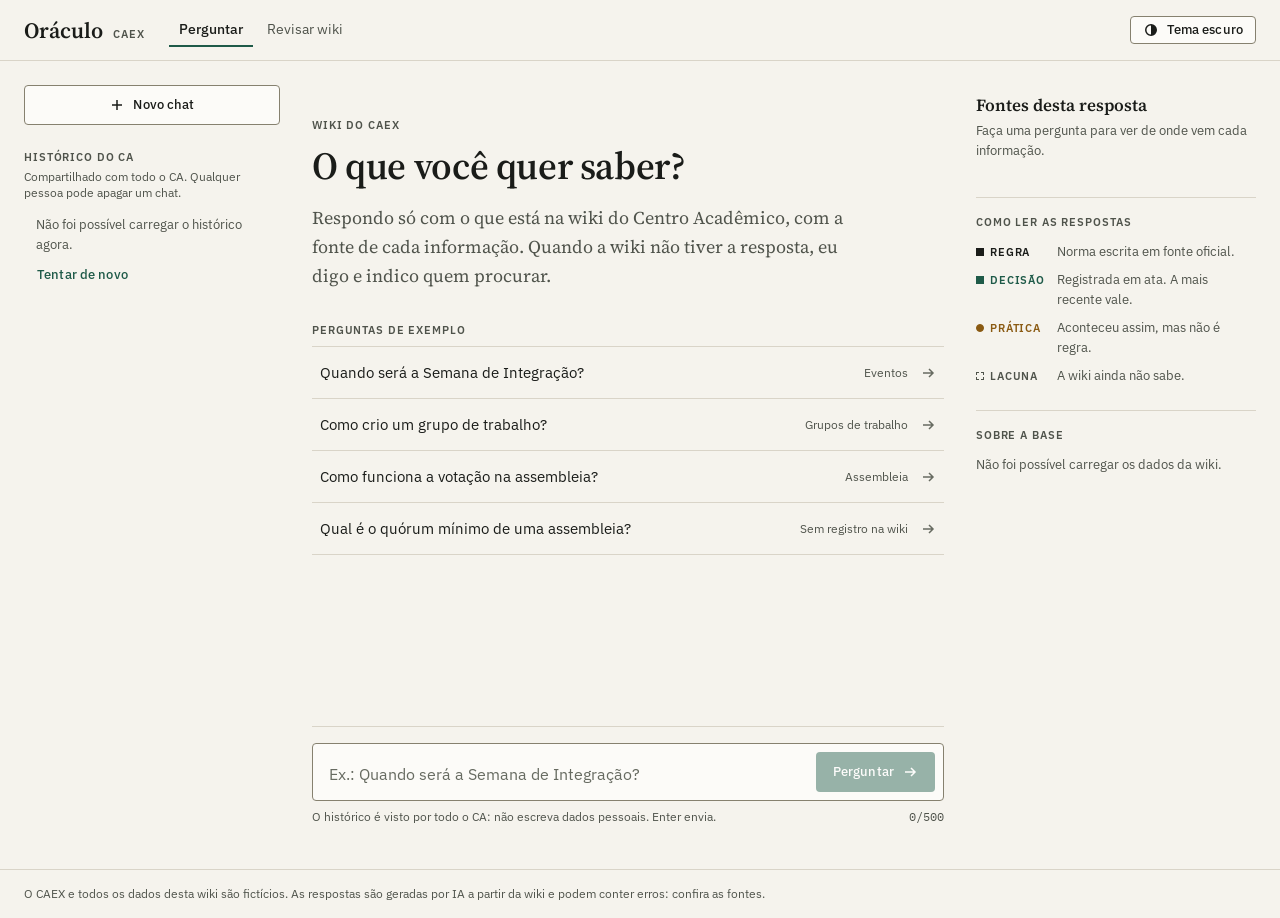
==== commit d15331bb: "Adiciona revisão da wiki pela API e página de lint" ====
--- a/static/index.html
+++ b/static/index.html
@@ -17,282 +17,7 @@
       document.documentElement.dataset.theme = escuro ? "dark" : "light";
     })();
   </script>
-  <style>
-    /* ===== Tokens do DS Oráculo ===== */
-    :root, [data-theme="light"] {
-      --surface-page: #f5f3ed; --surface-raised: #fcfbf8; --surface-sunken: #ebe8df;
-      --line: #d9d4c8; --line-strong: #86816f;
-      --ink: #1a1c19; --ink-muted: #4f534b; --ink-faint: #676b61;
-      --primary: #1e5a48; --on-primary: #ffffff; --primary-soft: #e1ece6;
-      --accent: #8a5a12; --accent-soft: #f5ead3;
-      --danger: #a1321e; --danger-soft: #f7e2dc;
-      --focus-ring: var(--primary);
-      --kind-regra: var(--ink); --kind-decisao: var(--primary); --kind-pratica: var(--accent);
-      --kind-lacuna: var(--ink-muted); --kind-contradicao: var(--danger);
-      --shadow-overlay: 0 1px 2px rgba(26, 28, 25, 0.08), 0 8px 24px rgba(26, 28, 25, 0.12);
-      color-scheme: light;
-    }
-    [data-theme="dark"] {
-      --surface-page: #131512; --surface-raised: #1b1e1a; --surface-sunken: #0e100d;
-      --line: #30352f; --line-strong: #757c71;
-      --ink: #eceae3; --ink-muted: #adb0a5; --ink-faint: #8f9388;
-      --primary: #7fc4a9; --on-primary: #0c1d16; --primary-soft: #1b3028;
-      --accent: #dcb260; --accent-soft: #352a15;
-      --danger: #ee8a72; --danger-soft: #3a1d17;
-      --shadow-overlay: 0 1px 2px rgba(0, 0, 0, 0.5), 0 8px 24px rgba(0, 0, 0, 0.5);
-      color-scheme: dark;
-    }
-    :root {
-      --space-1: 4px; --space-2: 8px; --space-3: 12px; --space-4: 16px;
-      --space-5: 24px; --space-6: 32px; --space-7: 48px; --space-8: 64px;
-      --radius-none: 0px; --radius-sm: 2px; --radius-md: 4px;
-      --measure-reading: 68ch;
-      --font-serif: "Source Serif 4", "Source Serif Pro", Georgia, "Times New Roman", serif;
-      --font-sans: "IBM Plex Sans", "Segoe UI", system-ui, sans-serif;
-      --font-mono: "IBM Plex Mono", ui-monospace, "SFMono-Regular", Menlo, monospace;
-    }
-
-    /* ===== Base ===== */
-    *, *::before, *::after { box-sizing: border-box; }
-    html, body { margin: 0; background: var(--surface-page); }
-    body {
-      font-family: var(--font-sans); font-size: 15px; line-height: 24px; color: var(--ink);
-      -webkit-font-smoothing: antialiased; font-variant-emoji: text;
-    }
-    :focus-visible { outline: 2px solid var(--focus-ring); outline-offset: 2px; }
-    a { color: var(--primary); }
-    a:hover { color: var(--ink); }
-    button { font: inherit; }
-    .oculto { position: absolute; width: 1px; height: 1px; padding: 0; margin: -1px; overflow: hidden; clip: rect(0 0 0 0); white-space: nowrap; border: 0; }
-    .mono { font-family: var(--font-mono); }
-    .rotulo-secao { margin: 0; font: 600 11px/16px var(--font-sans); letter-spacing: 0.08em; text-transform: uppercase; color: var(--ink-muted); }
-
-    /* ===== Botões ===== */
-    .or-btn {
-      display: inline-flex; align-items: center; justify-content: center; gap: var(--space-2);
-      height: 36px; padding: 0 var(--space-4);
-      font: 500 13px/16px var(--font-sans); letter-spacing: 0.01em;
-      border: 1px solid transparent; border-radius: var(--radius-md);
-      cursor: pointer; white-space: nowrap; text-decoration: none;
-      transition: background-color 120ms ease, border-color 120ms ease;
-    }
-    .or-btn--primary { background: var(--primary); color: var(--on-primary); height: 40px; }
-    .or-btn--primary:hover { filter: brightness(0.92); color: var(--on-primary); }
-    .or-btn--secondary { background: var(--surface-raised); color: var(--ink); border-color: var(--line-strong); }
-    .or-btn--secondary:hover { background: var(--surface-sunken); color: var(--ink); }
-    .or-btn--quiet { background: transparent; color: var(--primary); padding: 0 var(--space-2); }
-    .or-btn--quiet:hover { background: var(--primary-soft); }
-    .or-btn--danger { background: var(--danger); color: var(--on-primary); }
-    .or-btn--danger:hover { filter: brightness(0.92); }
-    .or-btn--sm { height: 28px; padding: 0 var(--space-3); }
-    .or-btn[disabled] { opacity: 0.45; cursor: not-allowed; filter: none; }
-    .or-btn svg { width: 16px; height: 16px; flex: none; }
-    @media (prefers-reduced-motion: reduce) { .or-btn { transition: none; } }
-
-    /* ===== Citação ===== */
-    .or-cite {
-      display: inline-flex; align-items: baseline;
-      padding: 0 var(--space-1); margin: 0 1px;
-      font: 500 11px/16px var(--font-mono); color: var(--accent);
-      background: transparent; border: 1px solid var(--line); border-radius: var(--radius-sm);
-      text-decoration: none; vertical-align: 1px; cursor: pointer;
-    }
-    .or-cite::before { content: "["; color: var(--ink-faint); }
-    .or-cite::after { content: "]"; color: var(--ink-faint); }
-    .or-cite:hover, .or-cite[aria-expanded="true"] { background: var(--accent-soft); border-color: var(--accent); }
-    .or-cite--invalida { color: var(--danger); border-style: dashed; border-color: var(--danger); text-decoration: line-through; cursor: help; }
-
-    /* ===== Classificação, selos ===== */
-    .or-kind {
-      display: inline-flex; align-items: center; gap: 6px;
-      font: 600 11px/16px var(--font-sans); letter-spacing: 0.08em; text-transform: uppercase;
-      color: var(--k, var(--ink));
-    }
-    .or-kind::before { content: ""; width: 8px; height: 8px; flex: none; background: var(--k, var(--ink)); border: 1.5px solid var(--k, var(--ink)); }
-    .or-kind--regra { --k: var(--kind-regra); }
-    .or-kind--decisao { --k: var(--kind-decisao); }
-    .or-kind--pratica { --k: var(--kind-pratica); }
-    .or-kind--pratica::before { border-radius: 50%; }
-    .or-kind--lacuna { --k: var(--kind-lacuna); }
-    .or-kind--lacuna::before { background: transparent; border-style: dashed; }
-    .or-badge {
-      display: inline-flex; align-items: center; gap: var(--space-1);
-      height: 22px; padding: 0 var(--space-2);
-      font: 500 12px/16px var(--font-sans); border: 1px solid; border-radius: var(--radius-sm);
-    }
-    .or-badge svg { width: 12px; height: 12px; }
-    .or-badge--rascunho { color: var(--accent); background: var(--accent-soft); border-color: var(--accent); }
-    .or-badge--neutro { color: var(--ink-muted); background: transparent; border-color: var(--line-strong); }
-
-    /* ===== Avisos ===== */
-    .or-notice {
-      display: grid; grid-template-columns: 20px 1fr; gap: var(--space-1) var(--space-3);
-      margin: var(--space-4) 0 0; padding: var(--space-3) var(--space-4);
-      border: 1px solid var(--line); border-radius: var(--radius-md); background: var(--surface-raised);
-      font-size: 14px; line-height: 22px;
-    }
-    .or-notice svg { width: 20px; height: 20px; margin-top: 1px; color: var(--ink-muted); }
-    .or-notice__title { font-weight: 600; color: var(--ink); }
-    .or-notice__body { grid-column: 2; color: var(--ink-muted); }
-    .or-notice__body p { margin: 0 0 var(--space-2); }
-    .or-notice__body p:last-child { margin-bottom: 0; }
-    .or-notice--rascunho { background: var(--accent-soft); border-color: var(--accent); }
-    .or-notice--rascunho svg { color: var(--accent); }
-    .or-notice--erro { background: var(--danger-soft); border-color: var(--danger); }
-    .or-notice--erro svg { color: var(--danger); }
-    .or-notice--lacuna { background: transparent; border: 1px dashed var(--line-strong); }
-
-    /* ===== Estrutura ===== */
-    .topo { border-bottom: 1px solid var(--line); }
-    .topo-dentro { max-width: 1360px; margin: 0 auto; padding: 0 24px; min-height: 60px; display: flex; align-items: center; gap: 24px; flex-wrap: wrap; }
-    .marca { display: flex; align-items: baseline; gap: 10px; text-decoration: none; color: var(--ink); }
-    .marca-nome { font: 600 22px/28px var(--font-serif); }
-    .marca-sigla { font: 600 11px/16px var(--font-sans); letter-spacing: 0.08em; color: var(--ink-muted); }
-    .topo-acoes { margin-left: auto; display: flex; gap: 8px; align-items: center; }
-    .ir-historico { display: none; }
-
-    .corpo { max-width: 1360px; margin: 0 auto; padding: 24px; display: flex; flex-wrap: wrap; gap: 32px; align-items: flex-start; }
-    .lado-esq { flex: 0 0 256px; min-width: 0; }
-    .principal { flex: 999 1 560px; min-width: 0; display: flex; flex-direction: column; min-height: calc(100vh - 140px); }
-    .lado-dir { flex: 1 1 280px; max-width: 340px; display: flex; flex-direction: column; gap: 24px; padding-top: 8px; }
-    .conteudo { flex: 1; display: flex; flex-direction: column; gap: 24px; max-width: 760px; width: 100%; }
-
-    /* ===== Histórico ===== */
-    .novo-chat { width: 100%; height: 40px; }
-    .historico { margin-top: 24px; }
-    .historico-nota { margin: 4px 0 8px; font-size: 12px; line-height: 16px; color: var(--ink-muted); }
-    .lista-chats { list-style: none; margin: 0; padding: 0; display: flex; flex-direction: column; gap: 2px; }
-    .chat-linha { display: flex; align-items: center; gap: 2px; }
-    .chat-abrir {
-      flex: 1; min-width: 0; display: block; padding: 6px 12px; border: 0; border-radius: var(--radius-sm);
-      background: transparent; color: var(--ink); text-align: left; cursor: pointer; font: 400 14px/20px var(--font-sans);
-    }
-    .chat-abrir:hover { background: var(--surface-sunken); }
-    .chat-abrir[aria-current="true"] { background: var(--primary-soft); color: var(--primary); font-weight: 500; }
-    .chat-titulo { display: block; overflow: hidden; text-overflow: ellipsis; white-space: nowrap; }
-    .chat-meta { display: block; margin-top: 2px; font: 400 12px/16px var(--font-mono); color: var(--ink-muted); }
-    .chat-apagar {
-      flex: none; width: 32px; height: 32px; display: inline-flex; align-items: center; justify-content: center;
-      padding: 0; border: 0; border-radius: var(--radius-md); background: transparent; color: var(--ink-muted); cursor: pointer;
-    }
-    .chat-apagar:hover { background: var(--danger-soft); color: var(--danger); }
-    .confirmar { padding: 12px; border: 1px solid var(--danger); border-radius: var(--radius-md); background: var(--danger-soft); }
-    .confirmar p { margin: 0 0 4px; font-size: 13px; line-height: 20px; }
-    .confirmar .confirmar-titulo { font-weight: 600; color: var(--ink); }
-    .confirmar .confirmar-texto { color: var(--ink-muted); margin-bottom: 12px; }
-    .confirmar .confirmar-erro { color: var(--danger); margin: 8px 0 0; }
-    .confirmar-botoes { display: flex; gap: 8px; flex-wrap: wrap; }
-    .historico-vazio, .historico-status { margin: 0; padding: 6px 12px; font-size: 13px; line-height: 20px; color: var(--ink-muted); }
-    .anuncio { margin: 8px 0 0; min-height: 16px; padding: 0 12px; font-size: 12px; line-height: 16px; color: var(--ink-muted); }
-
-    /* ===== Início ===== */
-    .inicio { padding: 32px 0 8px; }
-    .inicio h1 { margin: 12px 0 16px; font: 600 clamp(32px, 3vw, 40px)/1.1 var(--font-serif); letter-spacing: -0.01em; }
-    .inicio .lead { margin: 0; max-width: 60ch; font: 400 18px/29px var(--font-serif); color: var(--ink-muted); }
-    .exemplos { margin-top: 32px; }
-    .lista-exemplos { list-style: none; margin: 8px 0 0; padding: 0; border-top: 1px solid var(--line); }
-    .exemplo {
-      width: 100%; min-height: 52px; display: flex; align-items: center; justify-content: space-between; gap: 16px;
-      padding: 12px 8px; border: 0; border-bottom: 1px solid var(--line); background: transparent;
-      color: var(--ink); font: 400 15px/22px var(--font-sans); text-align: left; cursor: pointer;
-    }
-    .exemplo:hover { background: var(--surface-sunken); }
-    .exemplo-lado { display: flex; align-items: center; gap: 12px; flex: none; font-size: 12px; line-height: 16px; color: var(--ink-muted); }
-    .exemplo-lado svg { color: var(--ink-faint); }
-    .exemplo:hover .exemplo-lado svg, .exemplo:focus-visible .exemplo-lado svg { color: var(--primary); }
-
-    /* ===== Conversa ===== */
-    .cabeca-chat { display: flex; align-items: baseline; justify-content: space-between; gap: 16px; flex-wrap: wrap; padding-top: 8px; }
-    .cabeca-chat h1 { margin: 0; font: 600 24px/32px var(--font-serif); }
-    .or-answer { padding: var(--space-5); background: var(--surface-raised); border: 1px solid var(--line); border-radius: var(--radius-md); }
-    .or-answer.ativa { border-color: var(--line-strong); }
-    .or-answer__q { margin: 0 0 var(--space-4); font: 500 13px/20px var(--font-sans); color: var(--ink-muted); }
-    .or-answer__q b { font-weight: 500; color: var(--ink); }
-    .or-answer__head { display: flex; flex-wrap: wrap; align-items: center; gap: var(--space-3); margin-bottom: var(--space-3); }
-    .or-answer__head:empty { display: none; }
-    .or-answer__body { max-width: var(--measure-reading); font: 400 18px/29px var(--font-serif); color: var(--ink); }
-    .or-answer__body p { margin: 0 0 var(--space-3); }
-    .or-answer__body p:last-child { margin-bottom: 0; }
-    .or-answer__body ul { margin: 0 0 var(--space-3); padding-left: 1.2em; }
-    .or-answer__body strong { font-weight: 600; }
-    .or-answer__foot {
-      display: flex; flex-wrap: wrap; align-items: center; justify-content: space-between; gap: var(--space-3);
-      margin-top: var(--space-4); padding-top: var(--space-3); border-top: 1px solid var(--line);
-      font-size: 13px; line-height: 20px; color: var(--ink-muted);
-    }
-    .acoes { display: flex; gap: 4px; flex-wrap: wrap; align-items: center; }
-    .retorno { margin: 0; font-size: 13px; line-height: 20px; color: var(--ink-muted); }
-    .contatos { margin: var(--space-2) 0 0; padding: 0; list-style: none; }
-    .etapas { list-style: none; margin: 0; padding: 0; display: flex; flex-direction: column; gap: 10px; }
-    .etapa { display: grid; grid-template-columns: 20px 1fr; gap: 12px; align-items: center; font-size: 15px; line-height: 22px; color: var(--ink-muted); }
-    .etapa-marca { width: 12px; height: 12px; margin: 0 4px; border: 1.5px dashed var(--line-strong); }
-    .etapa.atual { color: var(--ink); font-weight: 500; }
-    .etapa.atual .etapa-marca { border: 1.5px solid var(--primary); background: var(--primary-soft); }
-    .etapa.feita { color: var(--ink); }
-    .etapa.feita .etapa-marca { border: 1.5px solid var(--primary); background: var(--primary); }
-
-    /* ===== Campo de pergunta ===== */
-    .compositor { position: sticky; bottom: 0; max-width: 760px; width: 100%; margin-top: 24px; padding: 16px 0 20px; background: var(--surface-page); border-top: 1px solid var(--line); }
-    .or-ask__box {
-      display: flex; align-items: flex-end; gap: var(--space-2);
-      padding: var(--space-2) var(--space-2) var(--space-2) var(--space-4);
-      background: var(--surface-raised); border: 1px solid var(--line-strong); border-radius: var(--radius-md);
-    }
-    .or-ask__box:focus-within { outline: 2px solid var(--focus-ring); outline-offset: 2px; }
-    .or-ask__input {
-      flex: 1; min-height: 36px; padding: 6px 0; resize: none; overflow-y: hidden;
-      font: 400 16px/24px var(--font-sans); color: var(--ink); background: transparent; border: 0; outline: none;
-    }
-    .or-ask__input::placeholder { color: var(--ink-faint); }
-    .or-ask__hint { display: flex; justify-content: space-between; gap: 16px; margin-top: var(--space-2); font-size: 12px; line-height: 16px; color: var(--ink-muted); }
-    .contador { font-family: var(--font-mono); flex: none; }
-    .contador.perto { color: var(--accent); font-weight: 500; }
-    .or-ask--erro .or-ask__box { border-color: var(--danger); }
-    .or-ask--erro .or-ask__hint .dica { color: var(--danger); }
-
-    /* ===== Painel da direita ===== */
-    .painel-titulo { margin: 0 0 4px; font: 600 17px/24px var(--font-serif); }
-    .painel-nota { margin: 0 0 12px; font-size: 13px; line-height: 20px; color: var(--ink-muted); }
-    .secao-lado { border-top: 1px solid var(--line); padding-top: 16px; }
-    .lista-fontes { list-style: none; margin: 0; padding: 0; display: flex; flex-direction: column; gap: 8px; }
-    .fonte-cartao { padding: 12px; border: 1px solid var(--line); border-radius: var(--radius-md); background: var(--surface-raised); }
-    .fonte-cartao.aberta { border-color: var(--accent); background: var(--accent-soft); }
-    .fonte-topo { display: flex; justify-content: space-between; align-items: center; gap: 8px; flex-wrap: wrap; }
-    .fonte-id { font: 500 12px/16px var(--font-mono); color: var(--accent); }
-    .fonte-titulo { display: block; margin-top: 6px; font: 600 15px/20px var(--font-serif); color: var(--ink); }
-    .fonte-meta { display: block; margin-top: 2px; font-size: 13px; line-height: 20px; color: var(--ink-muted); }
-    .fonte-link { display: inline-block; margin-top: 8px; font: 500 13px/20px var(--font-sans); }
-    .legenda, .base { margin: 0; display: grid; gap: 8px 12px; font-size: 13px; line-height: 20px; }
-    .legenda { grid-template-columns: auto 1fr; }
-    .legenda dd, .base dd { margin: 0; }
-    .legenda dd { color: var(--ink-muted); }
-    .base { grid-template-columns: 1fr auto; gap: 6px 12px; }
-    .base dt { color: var(--ink-muted); }
-    .base dd { font-variant-numeric: tabular-nums; text-align: right; }
-
-    .rodape { border-top: 1px solid var(--line); }
-    .rodape p { max-width: 1360px; margin: 0 auto; padding: 16px 24px; font-size: 12px; line-height: 16px; color: var(--ink-muted); }
-
-    /* ===== Telas menores ===== */
-    @media (max-width: 900px) {
-      .lado-esq { order: 3; flex-basis: 100%; }
-      .lado-dir { max-width: none; }
-      .ir-historico { display: inline-flex; }
-    }
-    @media (max-width: 640px) {
-      .topo-dentro, .corpo { padding-left: 16px; padding-right: 16px; }
-      .or-btn, .or-btn--sm { min-height: 44px; }
-      .chat-apagar { width: 44px; height: 44px; }
-      .chat-abrir { min-height: 44px; }
-      .or-cite { padding: 2px 6px; }
-      .marca { min-height: 44px; align-items: center; }
-      .fonte-link { display: inline-flex; align-items: center; min-height: 44px; margin-top: 0; }
-      .or-answer { padding: var(--space-4); }
-      .or-answer__body { font-size: 17px; line-height: 28px; }
-      .or-ask__hint .dica { display: none; }
-      .exemplo-lado .meta { display: none; }
-    }
-  </style>
+  <link rel="stylesheet" href="/static/oraculo.css">
 </head>
 <body>
   <header class="topo">
@@ -301,6 +26,10 @@
         <span class="marca-nome">Oráculo</span>
         <span class="marca-sigla">CAEX</span>
       </a>
+      <nav class="nav-topo" aria-label="Principal">
+        <a href="/" aria-current="page">Perguntar</a>
+        <a href="/revisar">Revisar wiki</a>
+      </nav>
       <div class="topo-acoes">
         <a class="or-btn or-btn--secondary or-btn--sm ir-historico" href="#historico">Histórico</a>
         <button class="or-btn or-btn--secondary or-btn--sm" type="button" id="botao-tema">
@@ -771,6 +500,7 @@
 
       const artigo = el("article", { class: indice === ativa ? "or-answer ativa" : "or-answer", "aria-label": `Pergunta: ${m.pergunta}` }, [
         el("p", { class: "or-answer__q" }, ["Pergunta · ", el("b", { text: m.pergunta })]),
+        interpretacao(m),
         cabeca, corpo
       ]);
 
@@ -797,6 +527,13 @@
       artigo.appendChild(el("div", { class: "or-answer__foot" }, [el("span", { text: partes.filter(Boolean).join(" · ") }), acoes]));
       artigo.appendChild(retorno);
       return artigo;
+    }
+
+    // Mostra como o oráculo entendeu uma pergunta de continuação ("E quem organiza?").
+    function interpretacao(m) {
+      const base = (s) => String(s || "").toLowerCase().replace(/[?.!\s]+$/, "").trim();
+      if (!m.pergunta_interpretada || base(m.pergunta_interpretada) === base(m.pergunta)) return null;
+      return el("p", { class: "interpretada" }, ["Entendi como · ", el("b", { text: m.pergunta_interpretada })]);
     }
 
     function avisoLacuna(m, a) {
@@ -953,7 +690,8 @@
         if (!wiki) await buscarWiki();
         const dados = r.corpo;
         const mensagem = {
-          pergunta, resposta: dados.resposta, fontes: dados.fontes || [],
+          pergunta, pergunta_interpretada: dados.pergunta_interpretada || null,
+          resposta: dados.resposta, fontes: dados.fontes || [],
           citacoes_invalidas: dados.citacoes_invalidas || [], criado_em: new Date().toISOString(), naoSalvo: !dados.salvo
         };
         if (!chatAtual) chatAtual = { id: dados.chat_id, titulo: pergunta, mensagens: [] };
--- a/static/oraculo.css
+++ b/static/oraculo.css
@@ -0,0 +1,283 @@
+/* Oráculo do CAEX: tokens do DS Oráculo, componentes e layout. Usado por todas as páginas. */
+/* ===== Tokens do DS Oráculo ===== */
+:root, [data-theme="light"] {
+  --surface-page: #f5f3ed; --surface-raised: #fcfbf8; --surface-sunken: #ebe8df;
+  --line: #d9d4c8; --line-strong: #86816f;
+  --ink: #1a1c19; --ink-muted: #4f534b; --ink-faint: #676b61;
+  --primary: #1e5a48; --on-primary: #ffffff; --primary-soft: #e1ece6;
+  --accent: #8a5a12; --accent-soft: #f5ead3;
+  --danger: #a1321e; --danger-soft: #f7e2dc;
+  --focus-ring: var(--primary);
+  --kind-regra: var(--ink); --kind-decisao: var(--primary); --kind-pratica: var(--accent);
+  --kind-lacuna: var(--ink-muted); --kind-contradicao: var(--danger);
+  --shadow-overlay: 0 1px 2px rgba(26, 28, 25, 0.08), 0 8px 24px rgba(26, 28, 25, 0.12);
+  color-scheme: light;
+}
+[data-theme="dark"] {
+  --surface-page: #131512; --surface-raised: #1b1e1a; --surface-sunken: #0e100d;
+  --line: #30352f; --line-strong: #757c71;
+  --ink: #eceae3; --ink-muted: #adb0a5; --ink-faint: #8f9388;
+  --primary: #7fc4a9; --on-primary: #0c1d16; --primary-soft: #1b3028;
+  --accent: #dcb260; --accent-soft: #352a15;
+  --danger: #ee8a72; --danger-soft: #3a1d17;
+  --shadow-overlay: 0 1px 2px rgba(0, 0, 0, 0.5), 0 8px 24px rgba(0, 0, 0, 0.5);
+  color-scheme: dark;
+}
+:root {
+  --space-1: 4px; --space-2: 8px; --space-3: 12px; --space-4: 16px;
+  --space-5: 24px; --space-6: 32px; --space-7: 48px; --space-8: 64px;
+  --radius-none: 0px; --radius-sm: 2px; --radius-md: 4px;
+  --measure-reading: 68ch;
+  --font-serif: "Source Serif 4", "Source Serif Pro", Georgia, "Times New Roman", serif;
+  --font-sans: "IBM Plex Sans", "Segoe UI", system-ui, sans-serif;
+  --font-mono: "IBM Plex Mono", ui-monospace, "SFMono-Regular", Menlo, monospace;
+}
+
+/* ===== Base ===== */
+*, *::before, *::after { box-sizing: border-box; }
+html, body { margin: 0; background: var(--surface-page); }
+body {
+  font-family: var(--font-sans); font-size: 15px; line-height: 24px; color: var(--ink);
+  -webkit-font-smoothing: antialiased; font-variant-emoji: text;
+}
+:focus-visible { outline: 2px solid var(--focus-ring); outline-offset: 2px; }
+a { color: var(--primary); }
+a:hover { color: var(--ink); }
+button { font: inherit; }
+.oculto { position: absolute; width: 1px; height: 1px; padding: 0; margin: -1px; overflow: hidden; clip: rect(0 0 0 0); white-space: nowrap; border: 0; }
+.mono { font-family: var(--font-mono); }
+.rotulo-secao { margin: 0; font: 600 11px/16px var(--font-sans); letter-spacing: 0.08em; text-transform: uppercase; color: var(--ink-muted); }
+
+/* ===== Botões ===== */
+.or-btn {
+  display: inline-flex; align-items: center; justify-content: center; gap: var(--space-2);
+  height: 36px; padding: 0 var(--space-4);
+  font: 500 13px/16px var(--font-sans); letter-spacing: 0.01em;
+  border: 1px solid transparent; border-radius: var(--radius-md);
+  cursor: pointer; white-space: nowrap; text-decoration: none;
+  transition: background-color 120ms ease, border-color 120ms ease;
+}
+.or-btn--primary { background: var(--primary); color: var(--on-primary); height: 40px; }
+.or-btn--primary:hover { filter: brightness(0.92); color: var(--on-primary); }
+.or-btn--secondary { background: var(--surface-raised); color: var(--ink); border-color: var(--line-strong); }
+.or-btn--secondary:hover { background: var(--surface-sunken); color: var(--ink); }
+.or-btn--quiet { background: transparent; color: var(--primary); padding: 0 var(--space-2); }
+.or-btn--quiet:hover { background: var(--primary-soft); }
+.or-btn--danger { background: var(--danger); color: var(--on-primary); }
+.or-btn--danger:hover { filter: brightness(0.92); }
+.or-btn--sm { height: 28px; padding: 0 var(--space-3); }
+.or-btn[disabled] { opacity: 0.45; cursor: not-allowed; filter: none; }
+.or-btn svg { width: 16px; height: 16px; flex: none; }
+@media (prefers-reduced-motion: reduce) { .or-btn { transition: none; } }
+
+/* ===== Citação ===== */
+.or-cite {
+  display: inline-flex; align-items: baseline;
+  padding: 0 var(--space-1); margin: 0 1px;
+  font: 500 11px/16px var(--font-mono); color: var(--accent);
+  background: transparent; border: 1px solid var(--line); border-radius: var(--radius-sm);
+  text-decoration: none; vertical-align: 1px; cursor: pointer;
+}
+.or-cite::before { content: "["; color: var(--ink-faint); }
+.or-cite::after { content: "]"; color: var(--ink-faint); }
+.or-cite:hover, .or-cite[aria-expanded="true"] { background: var(--accent-soft); border-color: var(--accent); }
+.or-cite--invalida { color: var(--danger); border-style: dashed; border-color: var(--danger); text-decoration: line-through; cursor: help; }
+
+/* ===== Classificação, selos ===== */
+.or-kind {
+  display: inline-flex; align-items: center; gap: 6px;
+  font: 600 11px/16px var(--font-sans); letter-spacing: 0.08em; text-transform: uppercase;
+  color: var(--k, var(--ink));
+}
+.or-kind::before { content: ""; width: 8px; height: 8px; flex: none; background: var(--k, var(--ink)); border: 1.5px solid var(--k, var(--ink)); }
+.or-kind--regra { --k: var(--kind-regra); }
+.or-kind--decisao { --k: var(--kind-decisao); }
+.or-kind--pratica { --k: var(--kind-pratica); }
+.or-kind--pratica::before { border-radius: 50%; }
+.or-kind--lacuna { --k: var(--kind-lacuna); }
+.or-kind--lacuna::before { background: transparent; border-style: dashed; }
+.or-badge {
+  display: inline-flex; align-items: center; gap: var(--space-1);
+  height: 22px; padding: 0 var(--space-2);
+  font: 500 12px/16px var(--font-sans); border: 1px solid; border-radius: var(--radius-sm);
+}
+.or-badge svg { width: 12px; height: 12px; }
+.or-badge--rascunho { color: var(--accent); background: var(--accent-soft); border-color: var(--accent); }
+.or-badge--neutro { color: var(--ink-muted); background: transparent; border-color: var(--line-strong); }
+
+/* ===== Avisos ===== */
+.or-notice {
+  display: grid; grid-template-columns: 20px 1fr; gap: var(--space-1) var(--space-3);
+  margin: var(--space-4) 0 0; padding: var(--space-3) var(--space-4);
+  border: 1px solid var(--line); border-radius: var(--radius-md); background: var(--surface-raised);
+  font-size: 14px; line-height: 22px;
+}
+.or-notice svg { width: 20px; height: 20px; margin-top: 1px; color: var(--ink-muted); }
+.or-notice__title { font-weight: 600; color: var(--ink); }
+.or-notice__body { grid-column: 2; color: var(--ink-muted); }
+.or-notice__body p { margin: 0 0 var(--space-2); }
+.or-notice__body p:last-child { margin-bottom: 0; }
+.or-notice--rascunho { background: var(--accent-soft); border-color: var(--accent); }
+.or-notice--rascunho svg { color: var(--accent); }
+.or-notice--erro { background: var(--danger-soft); border-color: var(--danger); }
+.or-notice--erro svg { color: var(--danger); }
+.or-notice--lacuna { background: transparent; border: 1px dashed var(--line-strong); }
+
+/* ===== Estrutura ===== */
+.topo { border-bottom: 1px solid var(--line); }
+.topo-dentro { max-width: 1360px; margin: 0 auto; padding: 0 24px; min-height: 60px; display: flex; align-items: center; gap: 24px; flex-wrap: wrap; }
+.marca { display: flex; align-items: baseline; gap: 10px; text-decoration: none; color: var(--ink); }
+.marca-nome { font: 600 22px/28px var(--font-serif); }
+.marca-sigla { font: 600 11px/16px var(--font-sans); letter-spacing: 0.08em; color: var(--ink-muted); }
+.topo-acoes { margin-left: auto; display: flex; gap: 8px; align-items: center; }
+.ir-historico { display: none; }
+
+.corpo { max-width: 1360px; margin: 0 auto; padding: 24px; display: flex; flex-wrap: wrap; gap: 32px; align-items: flex-start; }
+.lado-esq { flex: 0 0 256px; min-width: 0; }
+.principal { flex: 999 1 560px; min-width: 0; display: flex; flex-direction: column; min-height: calc(100vh - 140px); }
+.lado-dir { flex: 1 1 280px; max-width: 340px; display: flex; flex-direction: column; gap: 24px; padding-top: 8px; }
+.conteudo { flex: 1; display: flex; flex-direction: column; gap: 24px; max-width: 760px; width: 100%; }
+
+/* ===== Histórico ===== */
+.novo-chat { width: 100%; height: 40px; }
+.historico { margin-top: 24px; }
+.historico-nota { margin: 4px 0 8px; font-size: 12px; line-height: 16px; color: var(--ink-muted); }
+.lista-chats { list-style: none; margin: 0; padding: 0; display: flex; flex-direction: column; gap: 2px; }
+.chat-linha { display: flex; align-items: center; gap: 2px; }
+.chat-abrir {
+  flex: 1; min-width: 0; display: block; padding: 6px 12px; border: 0; border-radius: var(--radius-sm);
+  background: transparent; color: var(--ink); text-align: left; cursor: pointer; font: 400 14px/20px var(--font-sans);
+}
+.chat-abrir:hover { background: var(--surface-sunken); }
+.chat-abrir[aria-current="true"] { background: var(--primary-soft); color: var(--primary); font-weight: 500; }
+.chat-titulo { display: block; overflow: hidden; text-overflow: ellipsis; white-space: nowrap; }
+.chat-meta { display: block; margin-top: 2px; font: 400 12px/16px var(--font-mono); color: var(--ink-muted); }
+.chat-apagar {
+  flex: none; width: 32px; height: 32px; display: inline-flex; align-items: center; justify-content: center;
+  padding: 0; border: 0; border-radius: var(--radius-md); background: transparent; color: var(--ink-muted); cursor: pointer;
+}
+.chat-apagar:hover { background: var(--danger-soft); color: var(--danger); }
+.confirmar { padding: 12px; border: 1px solid var(--danger); border-radius: var(--radius-md); background: var(--danger-soft); }
+.confirmar p { margin: 0 0 4px; font-size: 13px; line-height: 20px; }
+.confirmar .confirmar-titulo { font-weight: 600; color: var(--ink); }
+.confirmar .confirmar-texto { color: var(--ink-muted); margin-bottom: 12px; }
+.confirmar .confirmar-erro { color: var(--danger); margin: 8px 0 0; }
+.confirmar-botoes { display: flex; gap: 8px; flex-wrap: wrap; }
+.historico-vazio, .historico-status { margin: 0; padding: 6px 12px; font-size: 13px; line-height: 20px; color: var(--ink-muted); }
+.anuncio { margin: 8px 0 0; min-height: 16px; padding: 0 12px; font-size: 12px; line-height: 16px; color: var(--ink-muted); }
+
+/* ===== Início ===== */
+.inicio { padding: 32px 0 8px; }
+.inicio h1 { margin: 12px 0 16px; font: 600 clamp(32px, 3vw, 40px)/1.1 var(--font-serif); letter-spacing: -0.01em; }
+.inicio .lead { margin: 0; max-width: 60ch; font: 400 18px/29px var(--font-serif); color: var(--ink-muted); }
+.exemplos { margin-top: 32px; }
+.lista-exemplos { list-style: none; margin: 8px 0 0; padding: 0; border-top: 1px solid var(--line); }
+.exemplo {
+  width: 100%; min-height: 52px; display: flex; align-items: center; justify-content: space-between; gap: 16px;
+  padding: 12px 8px; border: 0; border-bottom: 1px solid var(--line); background: transparent;
+  color: var(--ink); font: 400 15px/22px var(--font-sans); text-align: left; cursor: pointer;
+}
+.exemplo:hover { background: var(--surface-sunken); }
+.exemplo-lado { display: flex; align-items: center; gap: 12px; flex: none; font-size: 12px; line-height: 16px; color: var(--ink-muted); }
+.exemplo-lado svg { color: var(--ink-faint); }
+.exemplo:hover .exemplo-lado svg, .exemplo:focus-visible .exemplo-lado svg { color: var(--primary); }
+
+/* ===== Conversa ===== */
+.cabeca-chat { display: flex; align-items: baseline; justify-content: space-between; gap: 16px; flex-wrap: wrap; padding-top: 8px; }
+.cabeca-chat h1 { margin: 0; font: 600 24px/32px var(--font-serif); }
+.or-answer { padding: var(--space-5); background: var(--surface-raised); border: 1px solid var(--line); border-radius: var(--radius-md); }
+.or-answer.ativa { border-color: var(--line-strong); }
+.or-answer__q { margin: 0 0 var(--space-4); font: 500 13px/20px var(--font-sans); color: var(--ink-muted); }
+.or-answer__q b { font-weight: 500; color: var(--ink); }
+.interpretada { margin: calc(-1 * var(--space-3)) 0 var(--space-4); font-size: 13px; line-height: 20px; color: var(--ink-muted); }
+.interpretada b { font-weight: 500; color: var(--ink); }
+.or-answer__head { display: flex; flex-wrap: wrap; align-items: center; gap: var(--space-3); margin-bottom: var(--space-3); }
+.or-answer__head:empty { display: none; }
+.or-answer__body { max-width: var(--measure-reading); font: 400 18px/29px var(--font-serif); color: var(--ink); }
+.or-answer__body p { margin: 0 0 var(--space-3); }
+.or-answer__body p:last-child { margin-bottom: 0; }
+.or-answer__body ul { margin: 0 0 var(--space-3); padding-left: 1.2em; }
+.or-answer__body strong { font-weight: 600; }
+.or-answer__foot {
+  display: flex; flex-wrap: wrap; align-items: center; justify-content: space-between; gap: var(--space-3);
+  margin-top: var(--space-4); padding-top: var(--space-3); border-top: 1px solid var(--line);
+  font-size: 13px; line-height: 20px; color: var(--ink-muted);
+}
+.acoes { display: flex; gap: 4px; flex-wrap: wrap; align-items: center; }
+.retorno { margin: 0; font-size: 13px; line-height: 20px; color: var(--ink-muted); }
+.contatos { margin: var(--space-2) 0 0; padding: 0; list-style: none; }
+.etapas { list-style: none; margin: 0; padding: 0; display: flex; flex-direction: column; gap: 10px; }
+.etapa { display: grid; grid-template-columns: 20px 1fr; gap: 12px; align-items: center; font-size: 15px; line-height: 22px; color: var(--ink-muted); }
+.etapa-marca { width: 12px; height: 12px; margin: 0 4px; border: 1.5px dashed var(--line-strong); }
+.etapa.atual { color: var(--ink); font-weight: 500; }
+.etapa.atual .etapa-marca { border: 1.5px solid var(--primary); background: var(--primary-soft); }
+.etapa.feita { color: var(--ink); }
+.etapa.feita .etapa-marca { border: 1.5px solid var(--primary); background: var(--primary); }
+
+/* ===== Campo de pergunta ===== */
+.compositor { position: sticky; bottom: 0; max-width: 760px; width: 100%; margin-top: 24px; padding: 16px 0 20px; background: var(--surface-page); border-top: 1px solid var(--line); }
+.or-ask__box {
+  display: flex; align-items: flex-end; gap: var(--space-2);
+  padding: var(--space-2) var(--space-2) var(--space-2) var(--space-4);
+  background: var(--surface-raised); border: 1px solid var(--line-strong); border-radius: var(--radius-md);
+}
+.or-ask__box:focus-within { outline: 2px solid var(--focus-ring); outline-offset: 2px; }
+.or-ask__input {
+  flex: 1; min-height: 36px; padding: 6px 0; resize: none; overflow-y: hidden;
+  font: 400 16px/24px var(--font-sans); color: var(--ink); background: transparent; border: 0; outline: none;
+}
+.or-ask__input::placeholder { color: var(--ink-faint); }
+.or-ask__hint { display: flex; justify-content: space-between; gap: 16px; margin-top: var(--space-2); font-size: 12px; line-height: 16px; color: var(--ink-muted); }
+.contador { font-family: var(--font-mono); flex: none; }
+.contador.perto { color: var(--accent); font-weight: 500; }
+.or-ask--erro .or-ask__box { border-color: var(--danger); }
+.or-ask--erro .or-ask__hint .dica { color: var(--danger); }
+
+/* ===== Painel da direita ===== */
+.painel-titulo { margin: 0 0 4px; font: 600 17px/24px var(--font-serif); }
+.painel-nota { margin: 0 0 12px; font-size: 13px; line-height: 20px; color: var(--ink-muted); }
+.secao-lado { border-top: 1px solid var(--line); padding-top: 16px; }
+.lista-fontes { list-style: none; margin: 0; padding: 0; display: flex; flex-direction: column; gap: 8px; }
+.fonte-cartao { padding: 12px; border: 1px solid var(--line); border-radius: var(--radius-md); background: var(--surface-raised); }
+.fonte-cartao.aberta { border-color: var(--accent); background: var(--accent-soft); }
+.fonte-topo { display: flex; justify-content: space-between; align-items: center; gap: 8px; flex-wrap: wrap; }
+.fonte-id { font: 500 12px/16px var(--font-mono); color: var(--accent); }
+.fonte-titulo { display: block; margin-top: 6px; font: 600 15px/20px var(--font-serif); color: var(--ink); }
+.fonte-meta { display: block; margin-top: 2px; font-size: 13px; line-height: 20px; color: var(--ink-muted); }
+.fonte-link { display: inline-block; margin-top: 8px; font: 500 13px/20px var(--font-sans); }
+.legenda, .base { margin: 0; display: grid; gap: 8px 12px; font-size: 13px; line-height: 20px; }
+.legenda { grid-template-columns: auto 1fr; }
+.legenda dd, .base dd { margin: 0; }
+.legenda dd { color: var(--ink-muted); }
+.base { grid-template-columns: 1fr auto; gap: 6px 12px; }
+.base dt { color: var(--ink-muted); }
+.base dd { font-variant-numeric: tabular-nums; text-align: right; }
+
+.rodape { border-top: 1px solid var(--line); }
+.rodape p { max-width: 1360px; margin: 0 auto; padding: 16px 24px; font-size: 12px; line-height: 16px; color: var(--ink-muted); }
+
+/* ===== Telas menores ===== */
+@media (max-width: 900px) {
+  .lado-esq { order: 3; flex-basis: 100%; }
+  .lado-dir { max-width: none; }
+  .ir-historico { display: inline-flex; }
+}
+@media (max-width: 640px) {
+  .topo-dentro, .corpo { padding-left: 16px; padding-right: 16px; }
+  .or-btn, .or-btn--sm { min-height: 44px; }
+  .chat-apagar { width: 44px; height: 44px; }
+  .chat-abrir { min-height: 44px; }
+  .or-cite { padding: 2px 6px; }
+  .marca { min-height: 44px; align-items: center; }
+  .fonte-link { display: inline-flex; align-items: center; min-height: 44px; margin-top: 0; }
+  .or-answer { padding: var(--space-4); }
+  .or-answer__body { font-size: 17px; line-height: 28px; }
+  .or-ask__hint .dica { display: none; }
+  .exemplo-lado .meta { display: none; }
+}
+/* ===== Navegação do topo ===== */
+.nav-topo { display: flex; gap: 4px; flex-wrap: wrap; }
+.nav-topo a { padding: 6px 10px; font-size: 14px; line-height: 20px; color: var(--ink-muted); text-decoration: none; border-bottom: 2px solid transparent; }
+.nav-topo a:hover { color: var(--ink); }
+.nav-topo a[aria-current="page"] { color: var(--ink); font-weight: 500; border-bottom-color: var(--primary); }
+@media (max-width: 640px) { .nav-topo a { min-height: 44px; display: inline-flex; align-items: center; } }
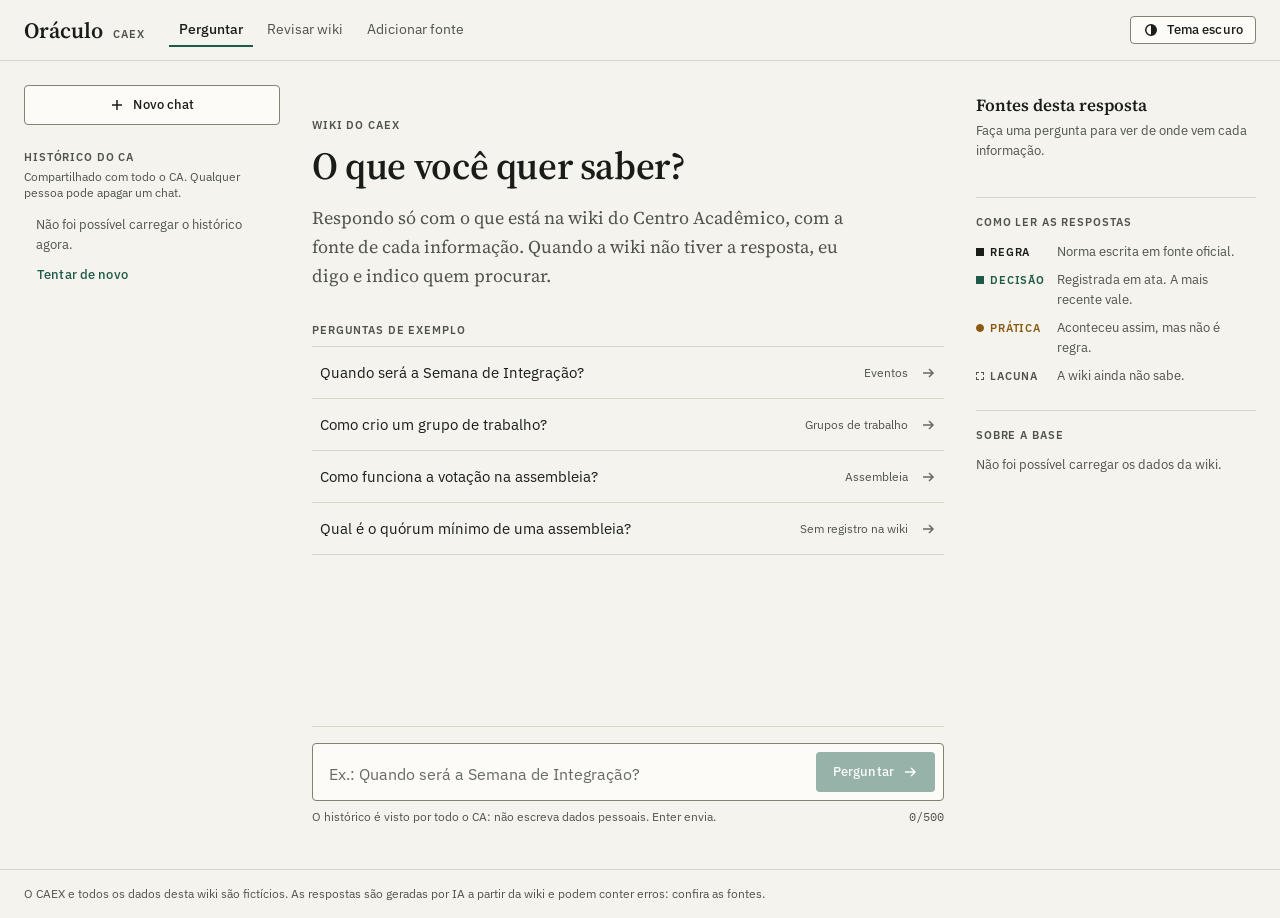
==== commit edc6cb0a: "Adiciona páginas públicas de envio e andamento do ingest" ====
--- a/static/index.html
+++ b/static/index.html
@@ -29,6 +29,7 @@
       <nav class="nav-topo" aria-label="Principal">
         <a href="/" aria-current="page">Perguntar</a>
         <a href="/revisar">Revisar wiki</a>
+        <a href="/enviar">Adicionar fonte</a>
       </nav>
       <div class="topo-acoes">
         <a class="or-btn or-btn--secondary or-btn--sm ir-historico" href="#historico">Histórico</a>
@@ -127,6 +128,7 @@
 
     /* ===== Estado ===== */
     let wiki = null;
+    let metricas = null;          // { perguntas, reaproveitadas } ou null se indisponível
     let chats = [];               // histórico do CA (lista resumida)
     let historicoOk = false;      // false quando o histórico não carregou
     let chatAtual = null;         // { id, titulo, mensagens: [...] }
@@ -226,9 +228,22 @@
         ["Documentos faltando", (wiki.ainda_nao_cobre || []).length],
         ["Atualizada em", dataCurta(wiki.atualizado_em) || "—"]
       ];
+      if (metricas && metricas.perguntas > 0) {
+        const pct = Math.round((100 * metricas.reaproveitadas) / metricas.perguntas);
+        linhas.push(["Respostas reaproveitadas", `${pct}% · ${metricas.reaproveitadas} de ${metricas.perguntas}`]);
+      }
       for (const [rotulo, valor] of linhas) {
         dl.append(el("dt", { text: rotulo }), el("dd", { class: rotulo === "Atualizada em" ? "mono" : "", text: String(valor) }));
       }
+    }
+
+    // Quantas perguntas foram respondidas pelo cache, sem chamar o modelo.
+    async function buscarMetricas() {
+      try {
+        const r = await pedirJson("/api/metricas");
+        metricas = r.ok ? r.corpo : null;
+      } catch (e) { metricas = null; }
+      desenharBase();
     }
 
     /* ===== Leitura da resposta ===== */
@@ -511,6 +526,7 @@
       if (a.lacuna) artigo.appendChild(avisoLacuna(m, a));
 
       const partes = [quando(m.criado_em), a.ids.length === 0 ? "sem fontes" : a.ids.length === 1 ? "1 fonte" : `${a.ids.length} fontes`];
+      if (m.do_cache) partes.push("resposta reaproveitada");
       if (m.naoSalvo) partes.push("não salvo no histórico");
       const retorno = el("p", { class: "retorno", role: "status" });
       const acoes = el("div", { class: "acoes" });
@@ -558,7 +574,7 @@
       try {
         const r = await pedirJson("/api/registros", {
           method: "POST", headers: { "Content-Type": "application/json" },
-          body: JSON.stringify({ tipo, pergunta: m.pergunta, resposta: String(m.resposta || "").slice(0, 4000) })
+          body: JSON.stringify({ tipo, pergunta: m.pergunta, pergunta_interpretada: m.pergunta_interpretada || null, resposta: String(m.resposta || "").slice(0, 4000) })
         });
         if (!r.ok) throw new Error(String(r.status));
         retorno.textContent = sucesso;
@@ -692,7 +708,8 @@
         const mensagem = {
           pergunta, pergunta_interpretada: dados.pergunta_interpretada || null,
           resposta: dados.resposta, fontes: dados.fontes || [],
-          citacoes_invalidas: dados.citacoes_invalidas || [], criado_em: new Date().toISOString(), naoSalvo: !dados.salvo
+          citacoes_invalidas: dados.citacoes_invalidas || [], criado_em: new Date().toISOString(), naoSalvo: !dados.salvo,
+          do_cache: !!dados.do_cache
         };
         if (!chatAtual) chatAtual = { id: dados.chat_id, titulo: pergunta, mensagens: [] };
         else if (dados.chat_id) chatAtual.id = dados.chat_id;
@@ -701,6 +718,7 @@
         pendente = null;
         desenharTudo();
         carregarHistorico();
+        buscarMetricas();
       } catch (erro) {
         if (erro && erro.name === "AbortError") return;
         pendente = null;
@@ -741,6 +759,7 @@
     desenharTudo();
     buscarWiki();
     carregarHistorico();
+    buscarMetricas();
   </script>
 </body>
 </html>
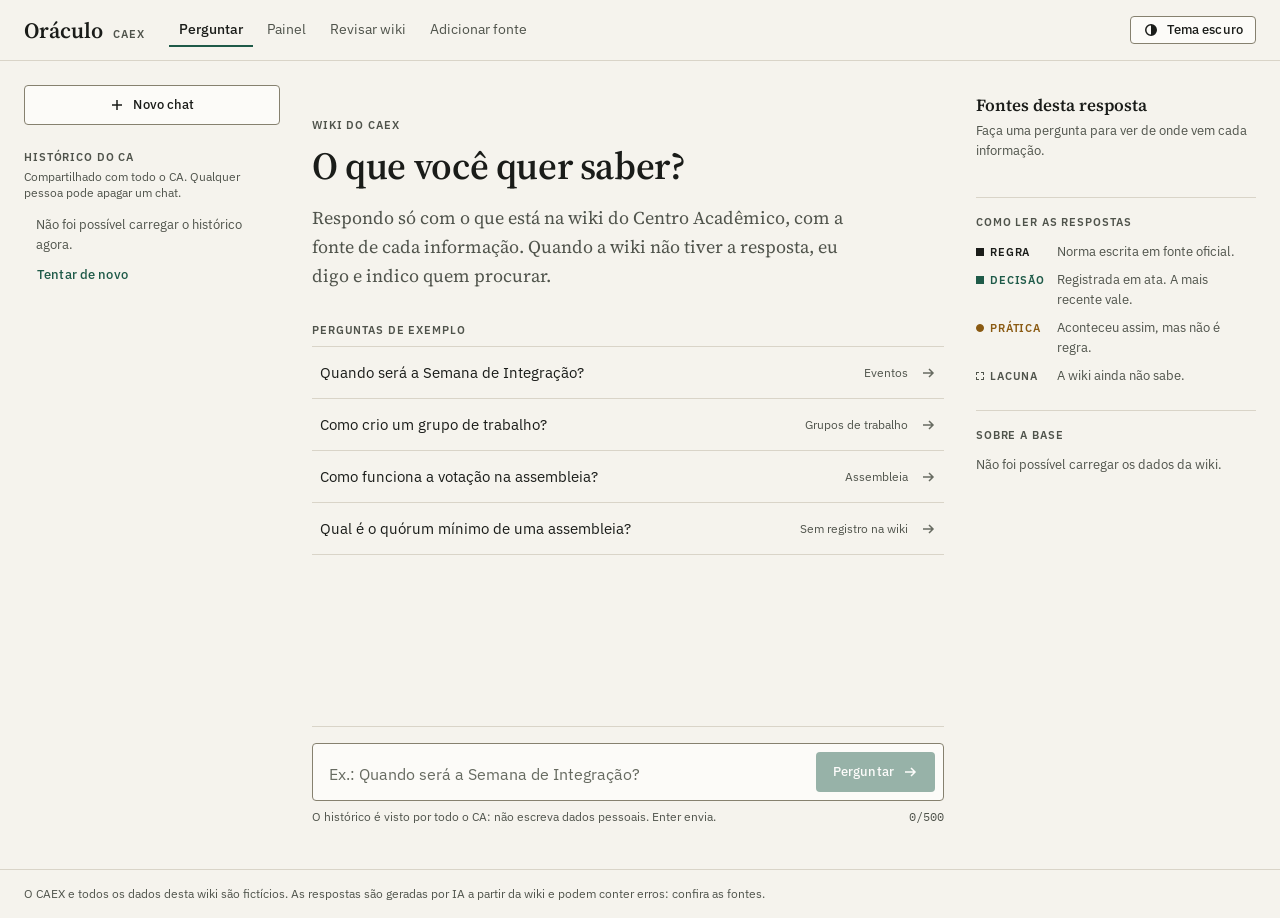
==== commit 6e30b278: "feat: painel de uso em /painel e documentação do Make, avaliações e painel Co-Authored-By: Claude Op" ====
--- a/static/index.html
+++ b/static/index.html
@@ -28,6 +28,7 @@
       </a>
       <nav class="nav-topo" aria-label="Principal">
         <a href="/" aria-current="page">Perguntar</a>
+        <a href="/painel">Painel</a>
         <a href="/revisar">Revisar wiki</a>
         <a href="/enviar">Adicionar fonte</a>
       </nav>
@@ -535,7 +536,18 @@
         try { await navigator.clipboard.writeText(textoParaCopiar(a.texto)); retorno.textContent = "Copiado"; }
         catch (e) { retorno.textContent = "Não foi possível copiar."; }
       } } }));
-      if (!a.lacuna) {
+      if (m.id && !m.naoSalvo) {
+        // Avaliação guardada no histórico: a última vale e todos veem.
+        const botoes = {};
+        const opcoes = a.lacuna ? [] : [["positiva", "Útil"], ["erro", "Informar erro"]];
+        for (const [tipo, rotulo] of opcoes) {
+          const botao = el("button", { type: "button", class: "or-btn or-btn--quiet or-btn--sm", text: rotulo, "aria-pressed": String(m.avaliacao === tipo) });
+          botao.addEventListener("click", () => avaliar(tipo, m, botoes, retorno));
+          botoes[tipo] = botao;
+          acoes.appendChild(botao);
+        }
+        if (m.avaliacao) retorno.textContent = AVALIADA[m.avaliacao] || "";
+      } else if (!a.lacuna) {
         const informar = el("button", { type: "button", class: "or-btn or-btn--quiet or-btn--sm", text: "Informar erro" });
         informar.addEventListener("click", () => registrar("erro", m, informar, retorno, "Enviado. A gestão vai revisar esta resposta."));
         acoes.appendChild(informar);
@@ -563,10 +575,40 @@
         corpo.push(el("p", { text: "A wiki não indica um contato para este tema. Procure a gestão do CAEX." }));
       }
       const retorno = el("p", { class: "retorno", role: "status" });
-      const botao = el("button", { type: "button", class: "or-btn or-btn--secondary or-btn--sm", text: "Registrar como lacuna" });
-      botao.addEventListener("click", () => registrar("lacuna", m, botao, retorno, "Registrado. A gestão vai avaliar."));
+      const botao = el("button", { type: "button", class: "or-btn or-btn--secondary or-btn--sm", text: "Registrar como lacuna", "aria-pressed": String(m.avaliacao === "lacuna") });
+      if (m.id && !m.naoSalvo) {
+        botao.addEventListener("click", () => avaliar("lacuna", m, { lacuna: botao }, retorno));
+        if (m.avaliacao === "lacuna") retorno.textContent = AVALIADA.lacuna;
+      } else {
+        botao.addEventListener("click", () => registrar("lacuna", m, botao, retorno, "Registrado. A gestão vai avaliar."));
+      }
       corpo.push(el("p", {}, [botao]), retorno);
       return aviso("or-notice--lacuna", ICONES.rascunho, "A wiki não tem essa informação", corpo);
+    }
+
+    const AVALIADA = {
+      positiva: "Avaliada como útil. Obrigado!",
+      erro: "Erro informado. A gestão vai revisar esta resposta.",
+      lacuna: "Registrada como lacuna. A gestão vai avaliar.",
+    };
+
+    async function avaliar(tipo, m, botoes, retorno) {
+      const todos = Object.values(botoes);
+      todos.forEach((b) => { b.disabled = true; });
+      try {
+        const r = await pedirJson(`/api/mensagens/${encodeURIComponent(m.id)}/avaliacao`, {
+          method: "POST", headers: { "Content-Type": "application/json" },
+          body: JSON.stringify({ tipo })
+        });
+        if (!r.ok) throw new Error(String(r.status));
+        m.avaliacao = tipo;
+        for (const [nome, b] of Object.entries(botoes)) b.setAttribute("aria-pressed", String(nome === tipo));
+        retorno.textContent = AVALIADA[tipo];
+      } catch (e) {
+        retorno.textContent = "Não foi possível registrar a avaliação agora. Tente de novo mais tarde.";
+      } finally {
+        todos.forEach((b) => { b.disabled = false; });
+      }
     }
 
     async function registrar(tipo, m, botao, retorno, sucesso) {
@@ -709,7 +751,7 @@
           pergunta, pergunta_interpretada: dados.pergunta_interpretada || null,
           resposta: dados.resposta, fontes: dados.fontes || [],
           citacoes_invalidas: dados.citacoes_invalidas || [], criado_em: new Date().toISOString(), naoSalvo: !dados.salvo,
-          do_cache: !!dados.do_cache
+          do_cache: !!dados.do_cache, id: dados.mensagem_id || null, avaliacao: null
         };
         if (!chatAtual) chatAtual = { id: dados.chat_id, titulo: pergunta, mensagens: [] };
         else if (dados.chat_id) chatAtual.id = dados.chat_id;
--- a/static/oraculo.css
+++ b/static/oraculo.css
@@ -63,6 +63,7 @@
 .or-btn--secondary:hover { background: var(--surface-sunken); color: var(--ink); }
 .or-btn--quiet { background: transparent; color: var(--primary); padding: 0 var(--space-2); }
 .or-btn--quiet:hover { background: var(--primary-soft); }
+.or-btn[aria-pressed="true"] { background: var(--primary-soft); font-weight: 600; }
 .or-btn--danger { background: var(--danger); color: var(--on-primary); }
 .or-btn--danger:hover { filter: brightness(0.92); }
 .or-btn--sm { height: 28px; padding: 0 var(--space-3); }
@@ -104,6 +105,8 @@
 .or-badge svg { width: 12px; height: 12px; }
 .or-badge--rascunho { color: var(--accent); background: var(--accent-soft); border-color: var(--accent); }
 .or-badge--neutro { color: var(--ink-muted); background: transparent; border-color: var(--line-strong); }
+
+   [hidden] { display: none !important; }
 
 /* ===== Avisos ===== */
 .or-notice {
